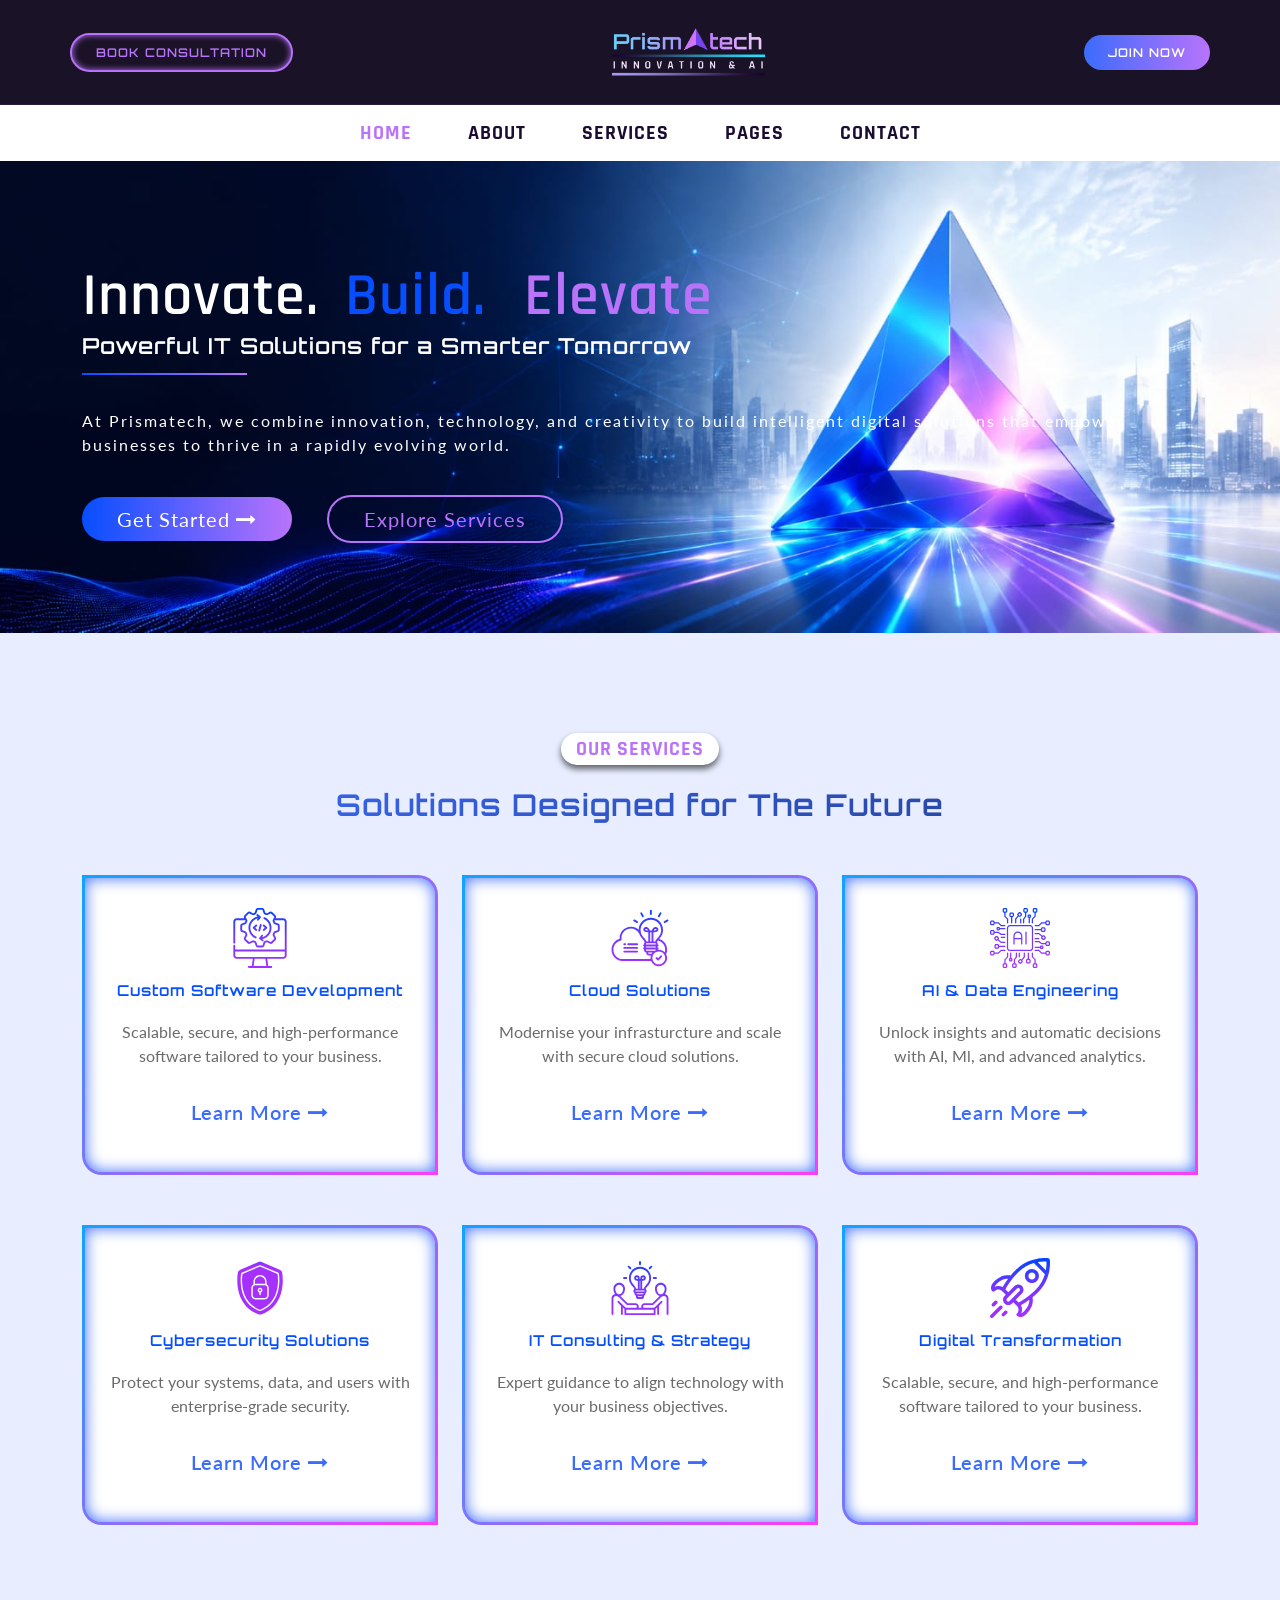
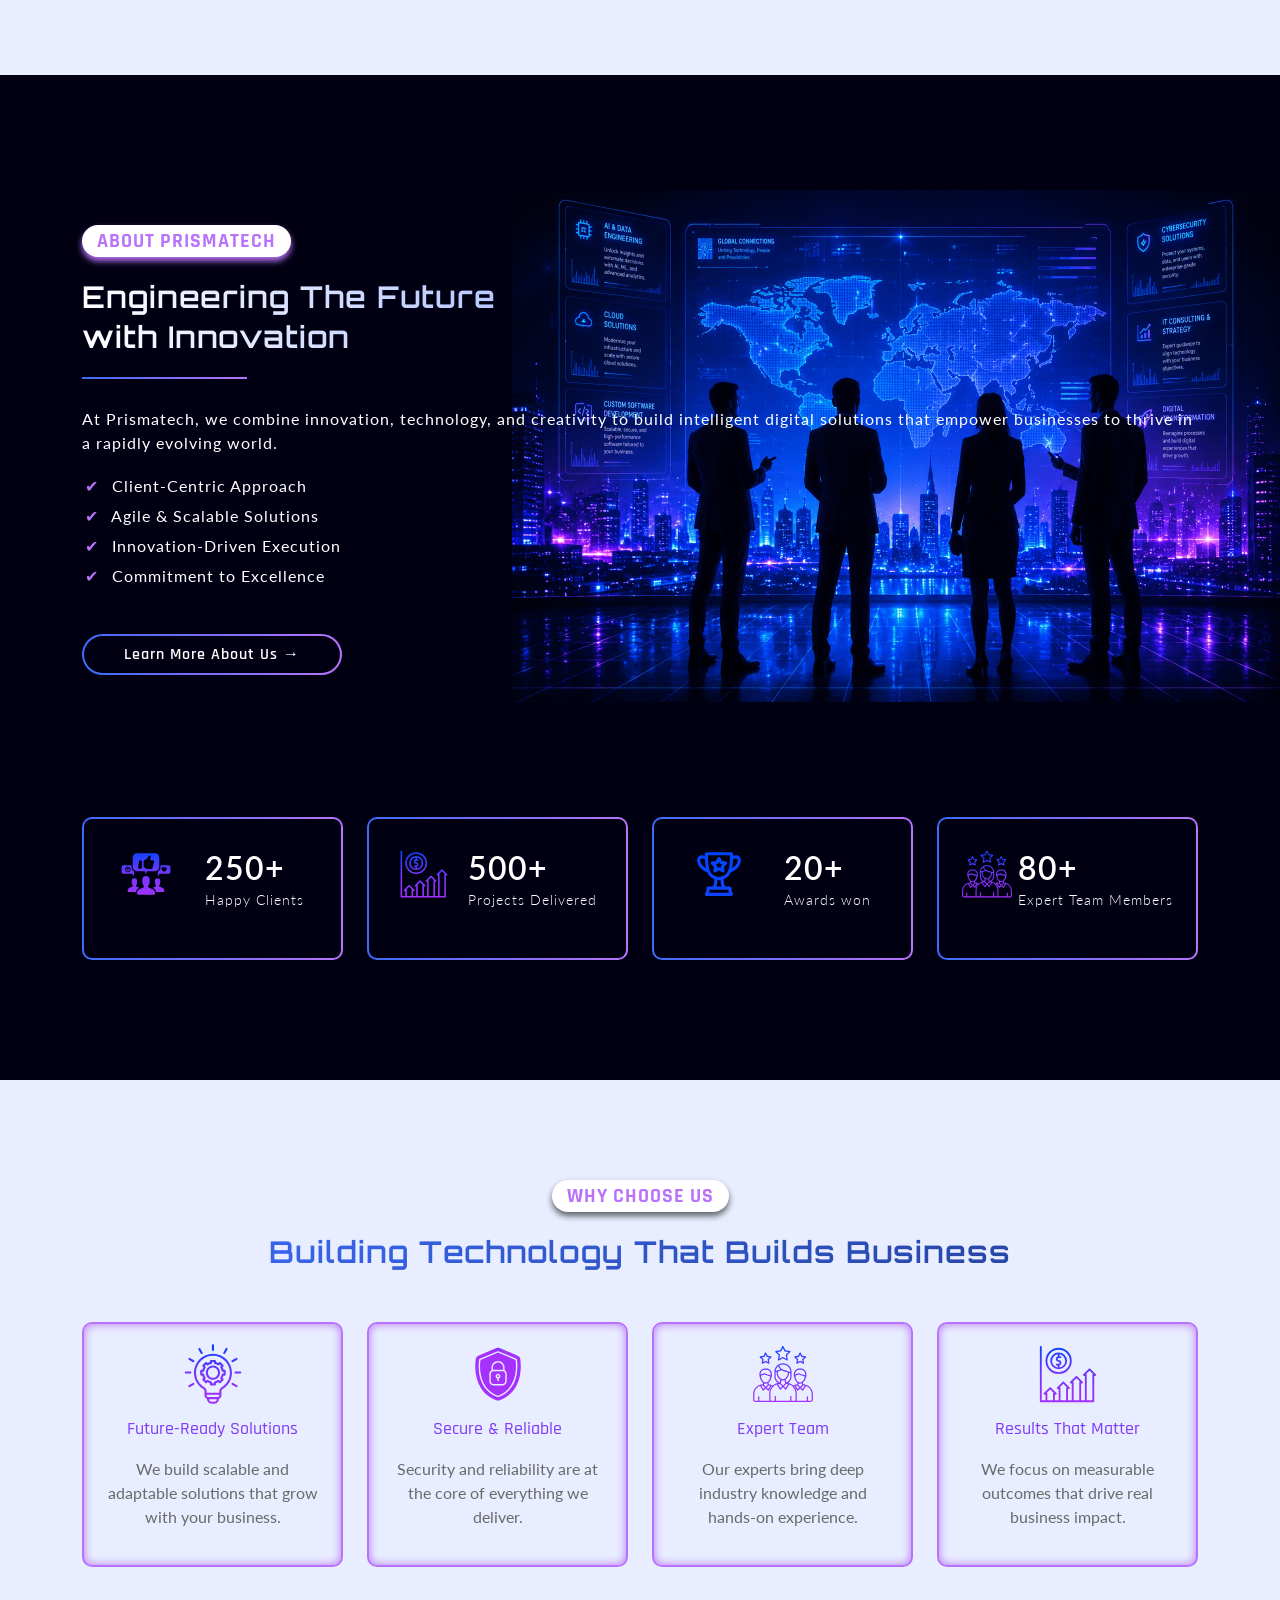
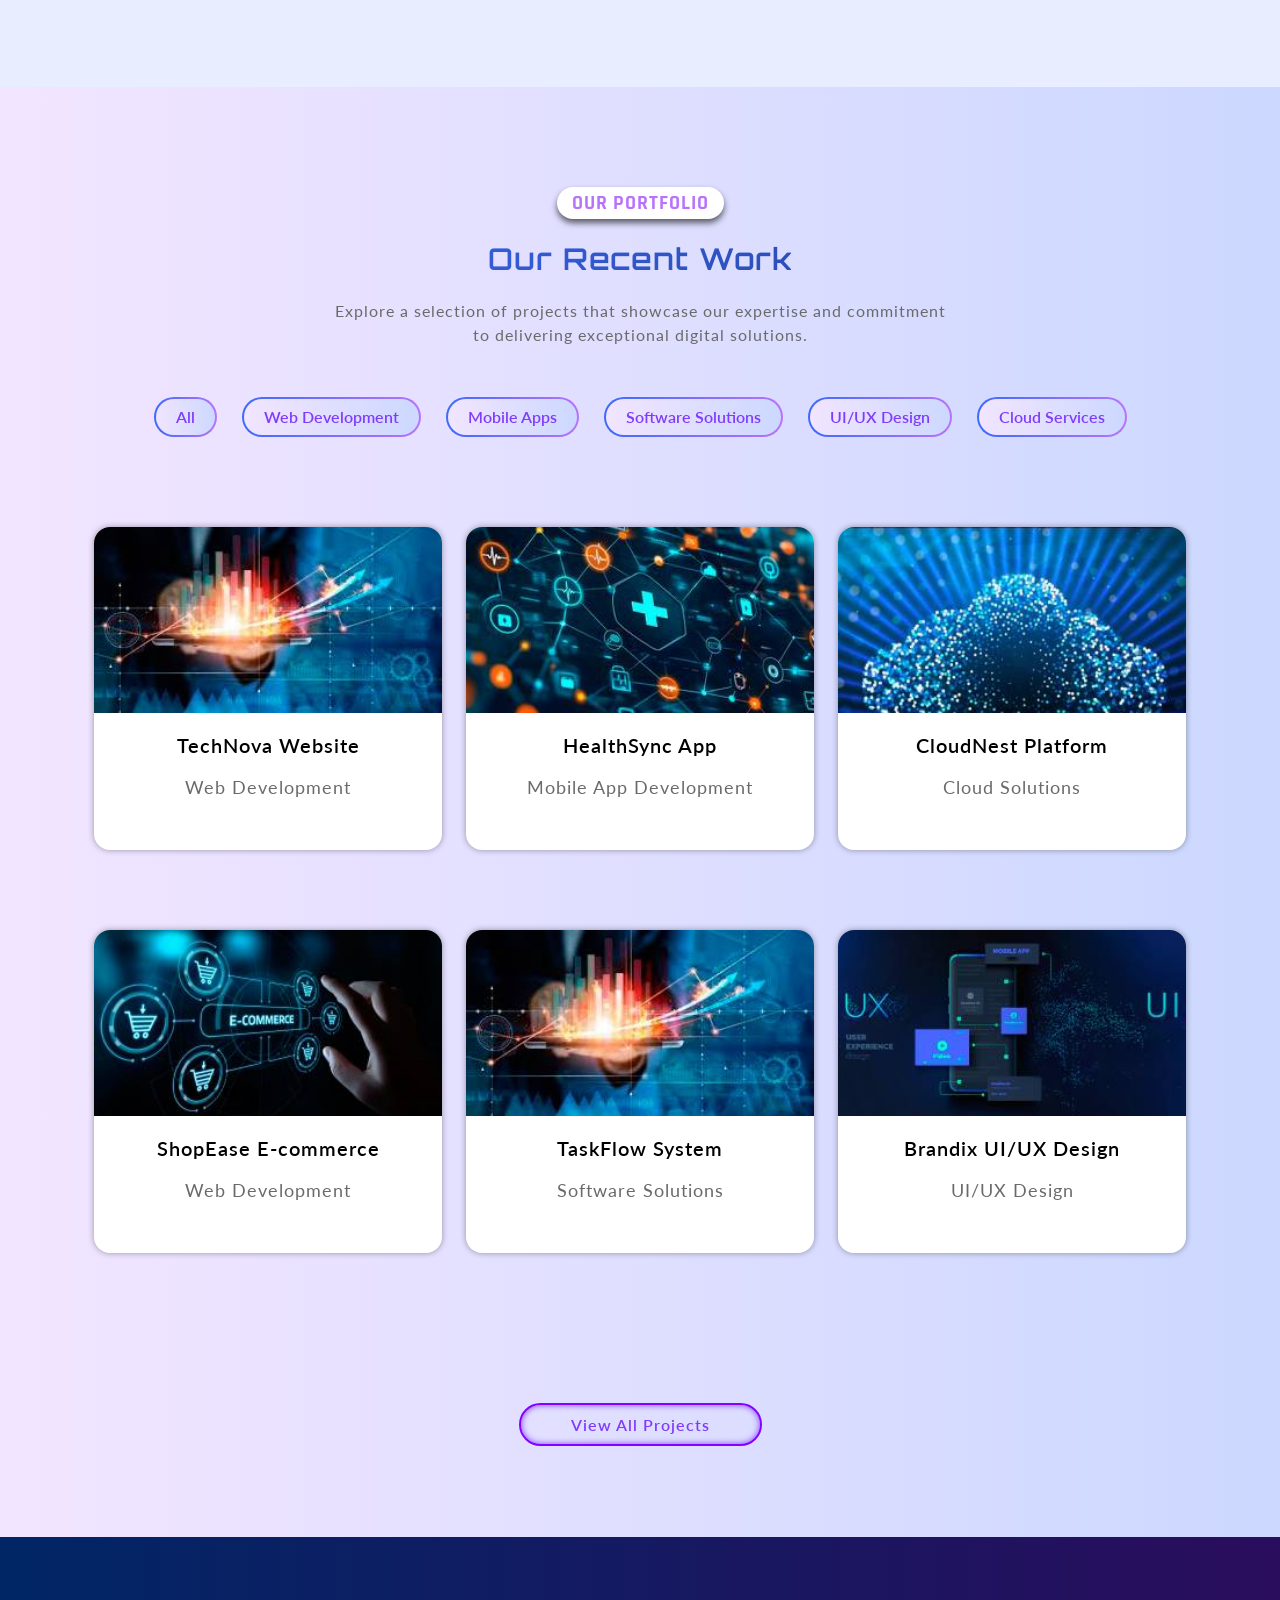
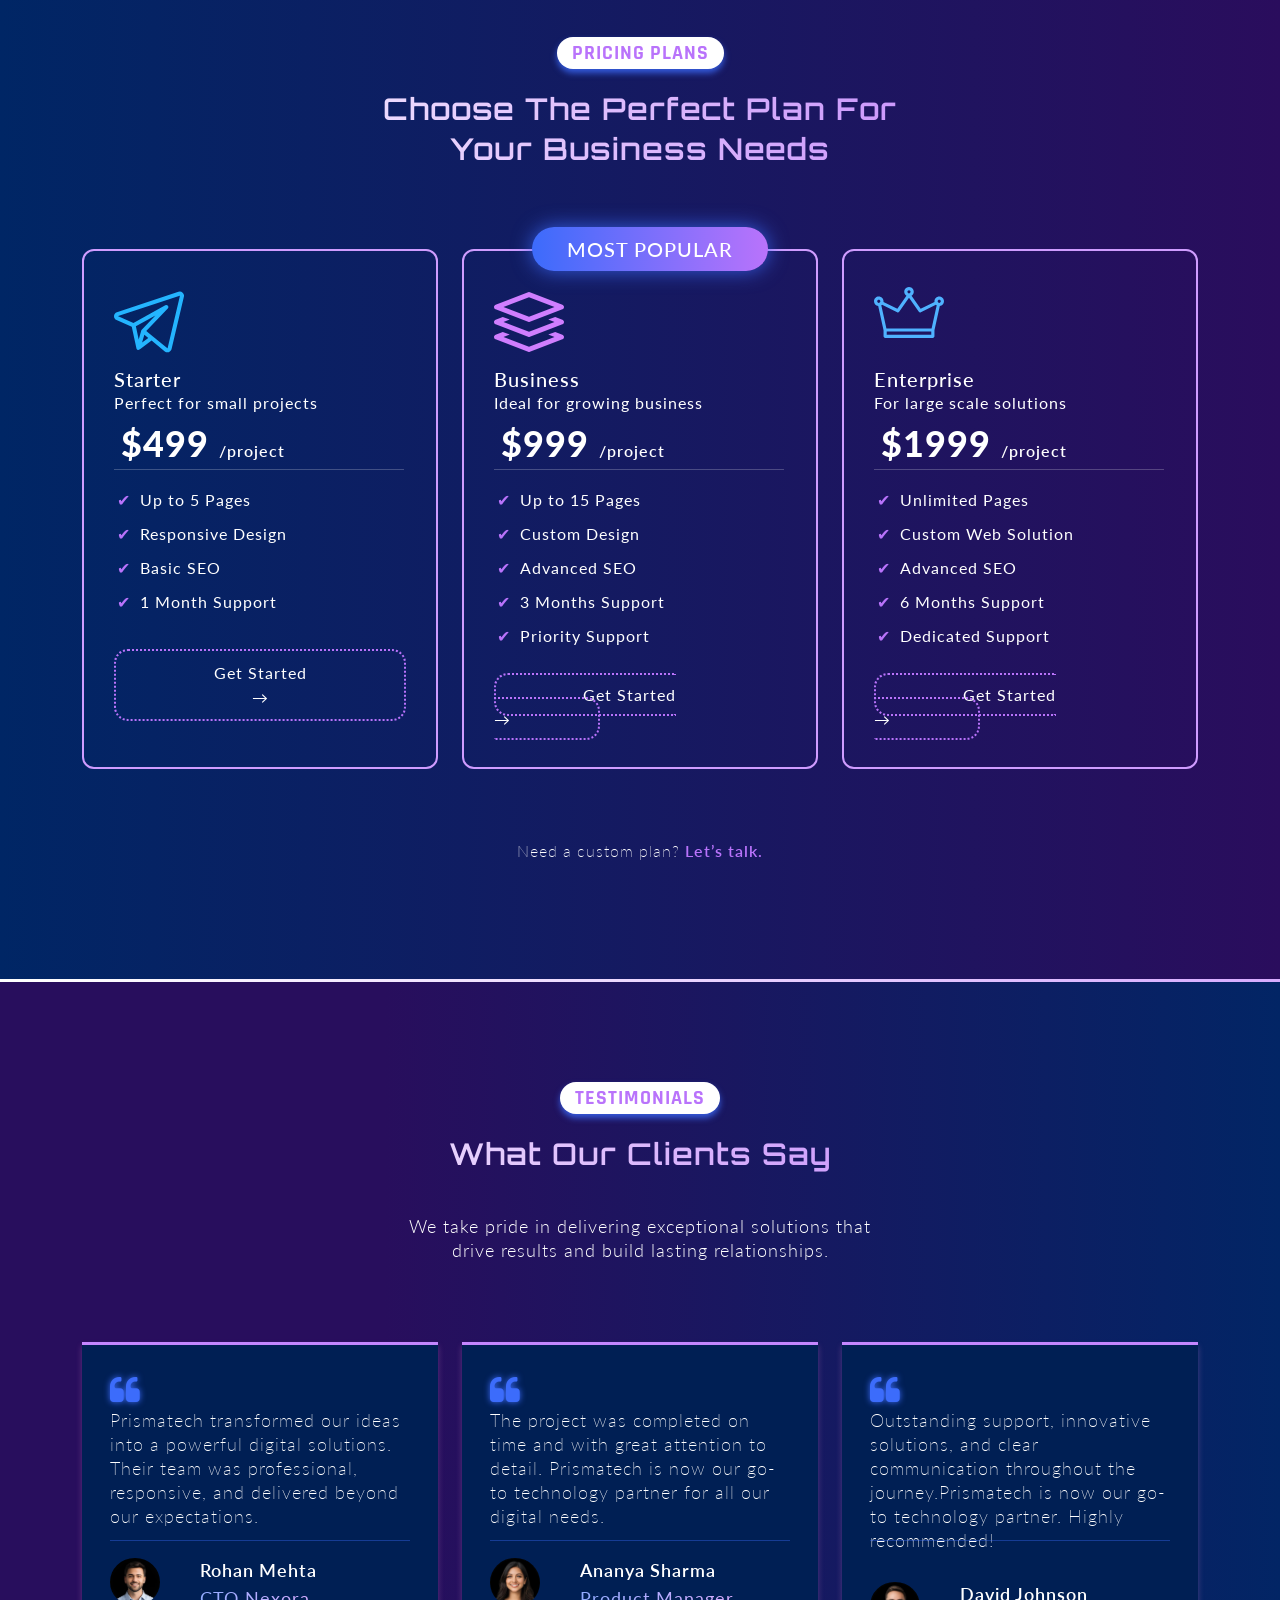
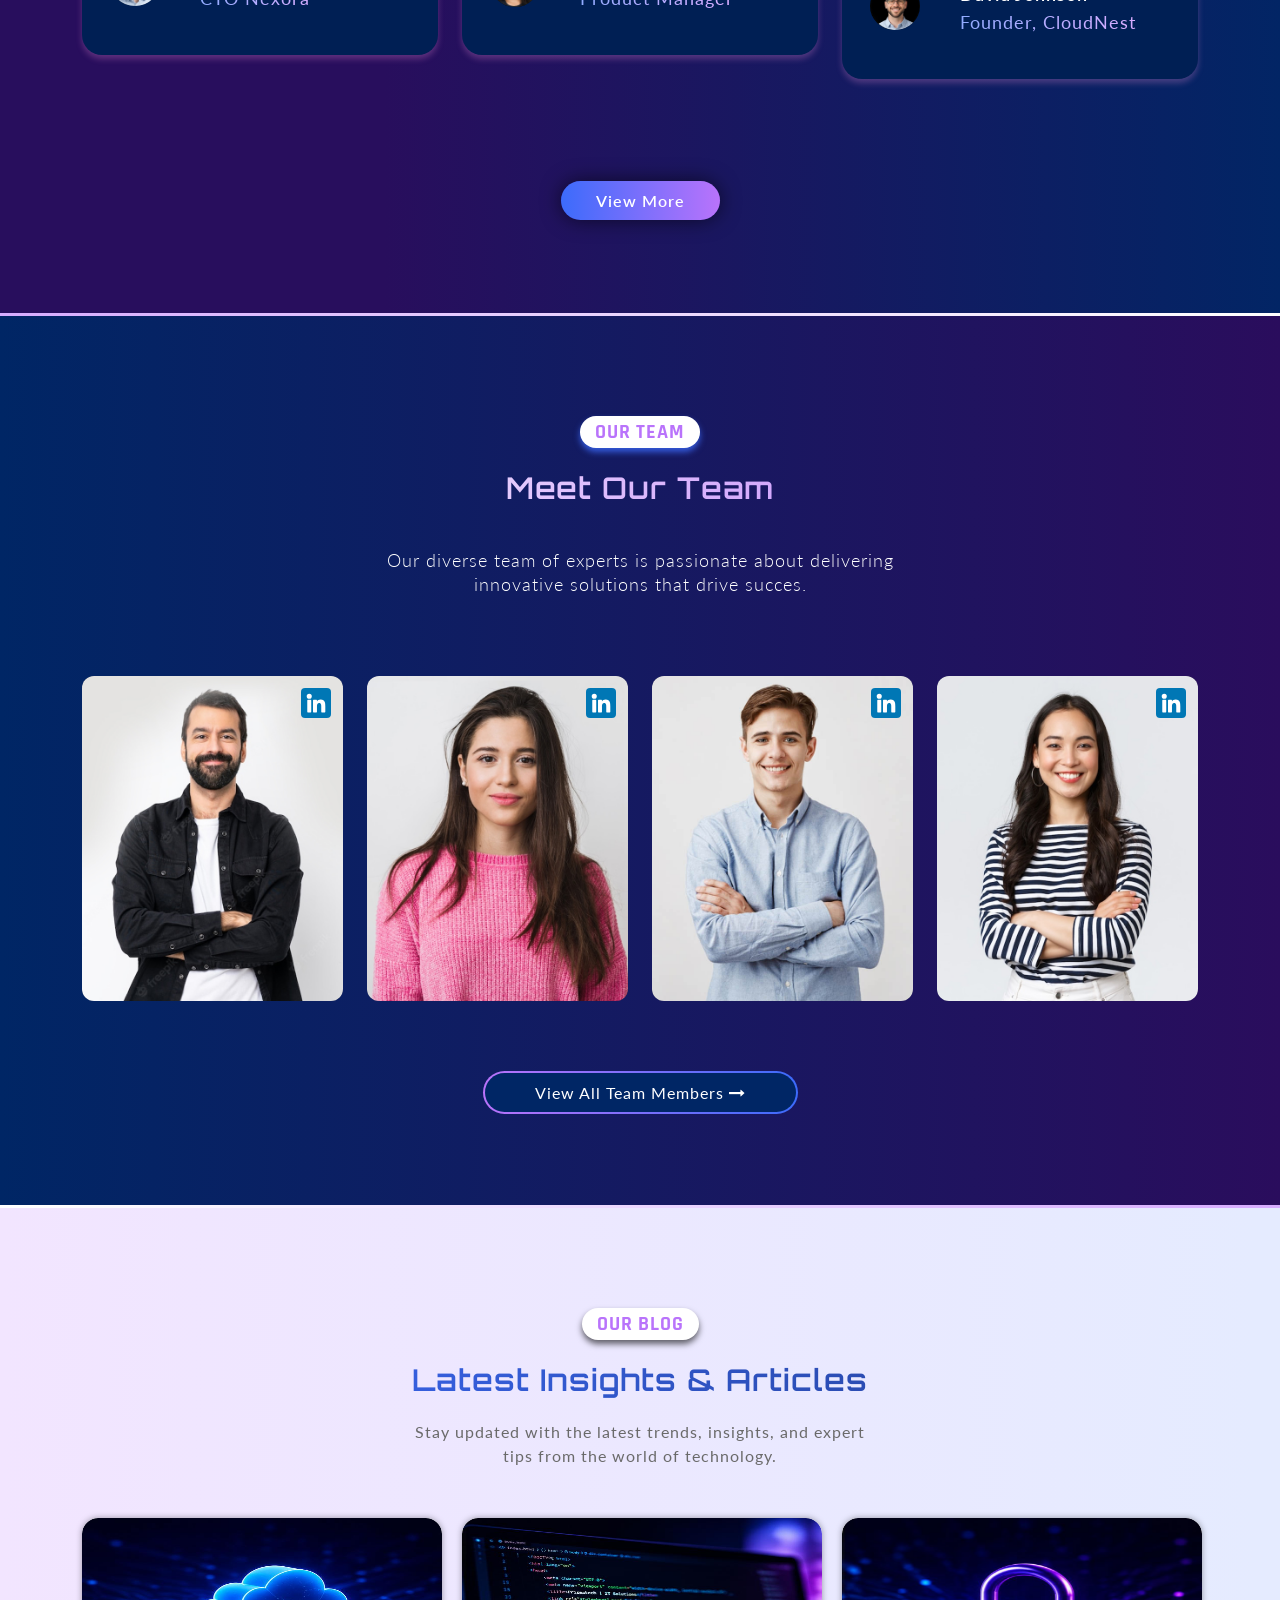
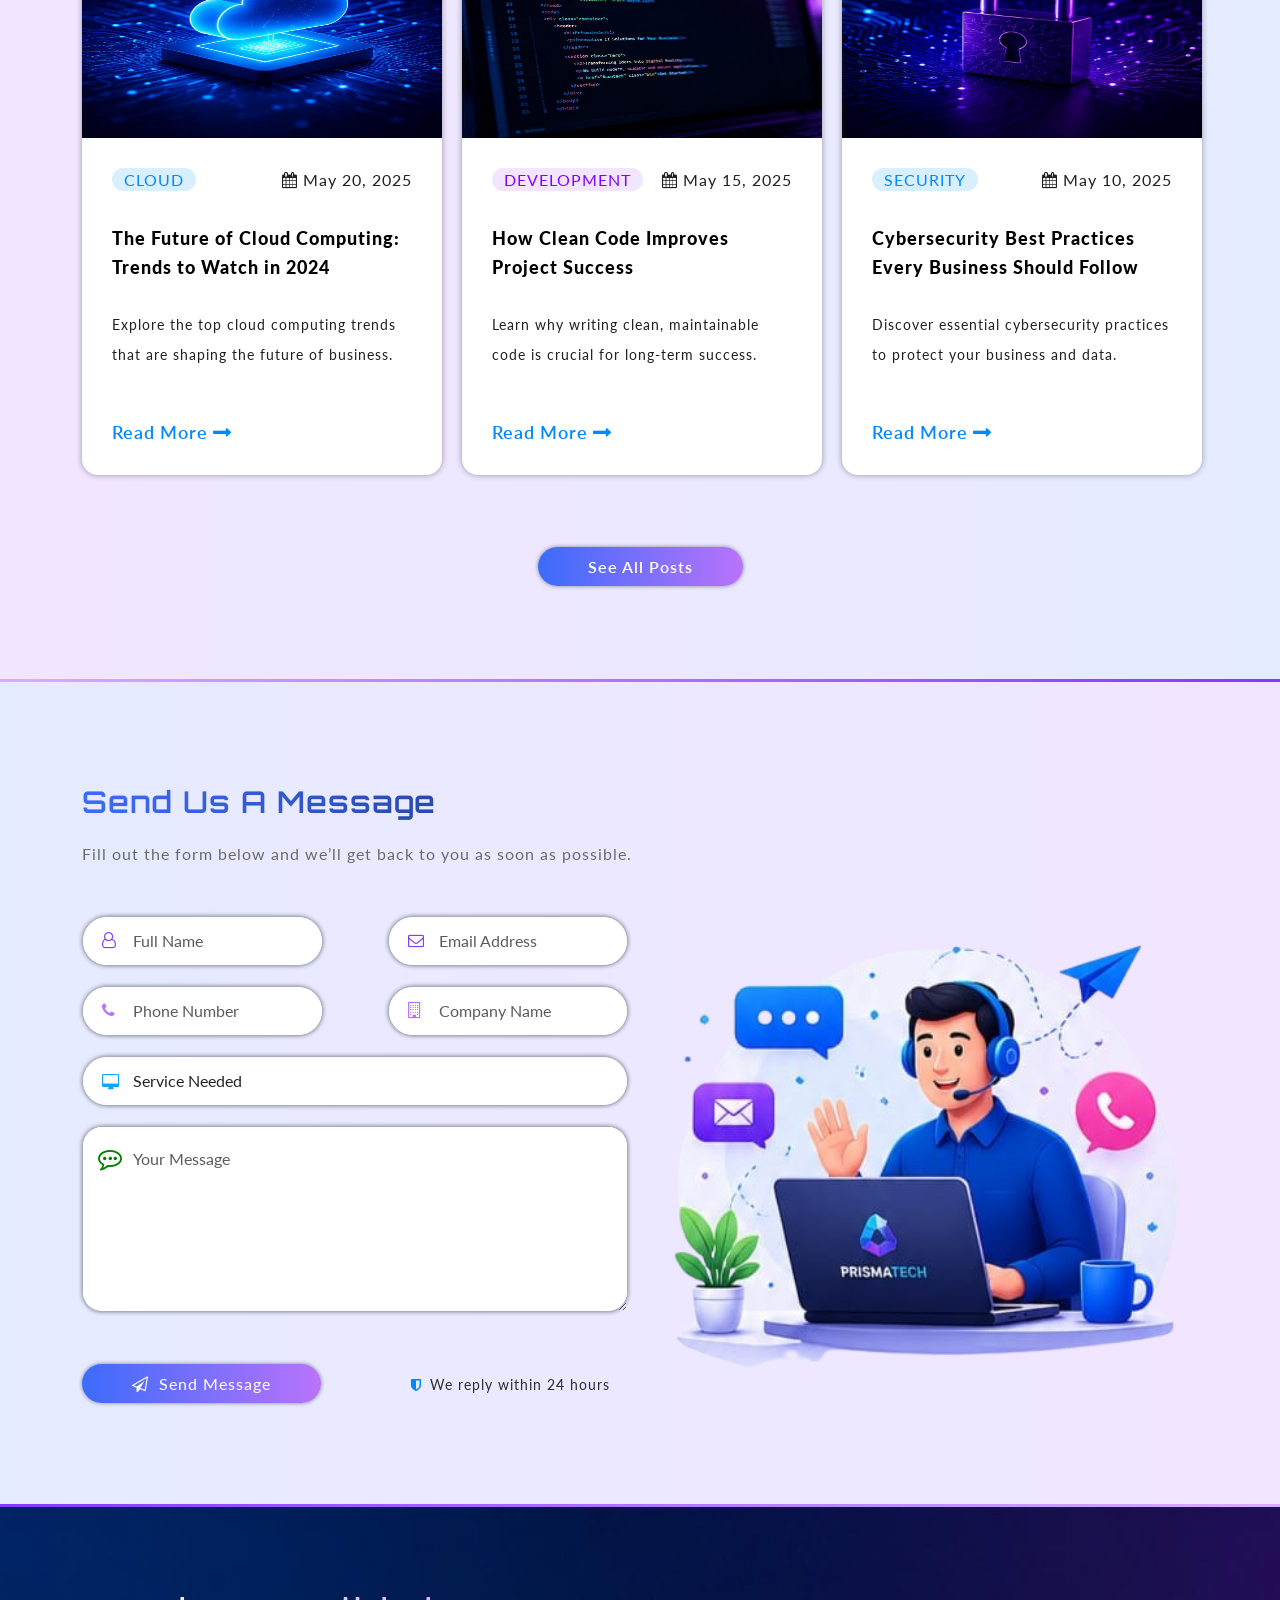
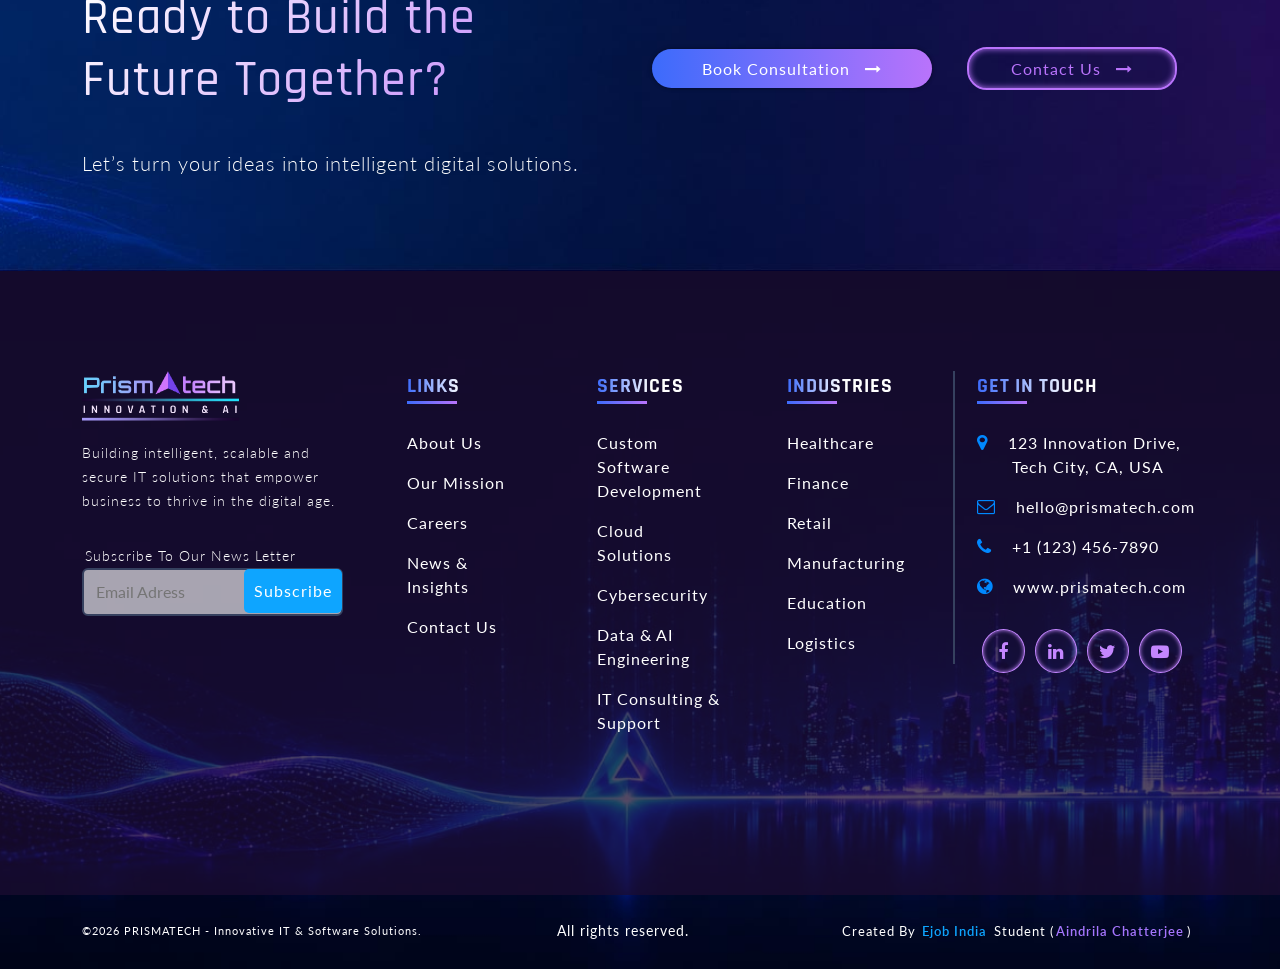
==== index.html @ 1d977f68 "i changed my homepage name to index.html" ====
<!DOCTYPE html>
<html lang="en">
<head>
    <meta charset="UTF-8">
    <meta name="viewport" content="width=device-width, initial-scale=1.0">
    <title>Prismatech - Innovative IT & Software Solutions</title>
    <link rel="icon" href="./favicon/technology.png">

    <link href="https://cdn.jsdelivr.net/npm/bootstrap@5.1.3/dist/css/bootstrap.min.css" rel="stylesheet" integrity="sha384-1BmE4kWBq78iYhFldvKuhfTAU6auU8tT94WrHftjDbrCEXSU1oBoqyl2QvZ6jIW3" crossorigin="anonymous">

    <link rel="stylesheet" href="https://cdnjs.cloudflare.com/ajax/libs/font-awesome/4.7.0/css/font-awesome.min.css">
    
    <link href="https://fonts.googleapis.com/css2?family=Lato:ital,wght@0,100;0,300;0,400;0,700;0,900;1,100;1,300;1,400;1,700;1,900&family=Orbitron:wght@400..900&family=Rajdhani:wght@300;400;500;600;700&display=swap" rel="stylesheet">

    <link rel="stylesheet" href="./css/homestyle.css">
</head>
<body>
    <!-- HEADER -->
    <header>
        <main class="topheader">
            <div class="container">
                <main class="row buttons">
                    <!-- <main class="col-lg-3 col-sm-12 book">
                        <a href="#">BOOK CONSULTATION</a>
                    </main>
                    <main class="col-lg-3 offset-2 col-sm-12 logo">
                        <a href="#"><img src="./images/prism-logopng.png" alt="Prismatech Logo"></a>
                    </main>
                    <main class="col-lg-2 offset-2 col-sm-12 join">
                        <a href="#">JOIN NOW</a>
                    </main> -->
                    <nav class="navbar navbar-light">
                            <main class="book">
                                <a href="#">BOOK CONSULTATION</a>
                            </main>
                            <main class="logo">
                              <a href="#"><img src="./images/prism-logopng.png" alt="Prismatech Logo"></a>
                            </main>
                            <main class="join">
                        <a href="#">JOIN NOW</a>
                    </main>
                    </nav>
                </main>
            </div>
            <div class="clear"></div>
        </main>
        <main class="btmheader">
            <!-- <div class="container">
                <main class="row menu">
                    <nav class="col-lg-8 offset-2 col-sm-12">
                        <a href="file:///D:/htmldemo/PRISMATECH-%20Live%20Project/Prismatech_home/prismahome.html" class="active">HOME</a>
                        <a href="file:///D:/htmldemo/PRISMATECH-%20Live%20Project/Prismatech_about/prismabout.html">ABOUT</a>
                        <a href="file:///D:/htmldemo/PRISMATECH-%20Live%20Project/Prismatech_services/Prismaservice.html">SERVICES</a>
                        <a href="file:///D:/htmldemo/PRISMATECH-%20Live%20Project/Prismatech_pages/prismpages.html">PAGES</a>
                        <a href="file:///D:/htmldemo/PRISMATECH-%20Live%20Project/Prismatech_contact/Prismcontact.html">CONTACT</a>
                    </nav>
                </main>
            </div> -->
            <nav class="navbar navbar-expand-lg navbar-light">
  <div class="container">
    <button class="navbar-toggler" type="button" data-bs-toggle="collapse" data-bs-target="#navbarNavAltMarkup" aria-controls="navbarNavAltMarkup" aria-expanded="false" aria-label="Toggle navigation">
      <span class="navbar-toggler-icon"></span>
    </button>
    <div class="collapse navbar-collapse" id="navbarNavAltMarkup">
      <div class="navbar-nav">
        <a class="nav-link active" aria-current="page" href="./index.html">HOME</a>
        <a class="nav-link" href="./prismabout.html">ABOUT</a>
        <a class="nav-link" href="./Prismaservice.html">SERVICES</a>
        <a class="nav-link" href="./prismpages.html">PAGES</a>
        <a class="nav-link" href="./Prismcontact.html">CONTACT</a>
      </div>
    </div>
  </div>
</nav>
            <div class="clear"></div>
        </main>
    </header>

    <section class="banner">
        <div class="container">
            <main class="row">
                <main class="col-lg-12 col-sm-12">
                    <main class="">
            <h1>Innovate. <mark class="build">Build.</mark> <mark class="elevate">Elevate</mark></h1>
            <h2>Powerful IT Solutions for a Smarter Tomorrow</h2>
            <p>At Prismatech, we combine innovation, technology, and creativity 
             to build intelligent digital solutions that empower businesses to 
             thrive in a rapidly evolving world.</p>
             <nav>
                <a href="#" class="start">Get Started <i class="fa fa-long-arrow-right" aria-hidden="true"></i></a>
                <a href="#" class="explore">Explore Services</a>
             </nav>
             </main>
             </main>
             </main>
        </div>
        <div class="clear"></div>
    </section>
    <section class="services">
        <div class="container">
            <h3>OUR SERVICES</h3>
            <h2>Solutions Designed for The Future</h2>
            <main class="row solution">
                <main class="col-lg-4 col-sm-12">
                <main class="data">
                    <figure>
                        <svg xmlns="http://www.w3.org/2000/svg" version="1.1" xmlns:xlink="http://www.w3.org/1999/xlink" width="60" height="60" x="0" y="0" viewBox="0 0 512 512" style="enable-background:new 0 0 512 512" xml:space="preserve" class=""><g><linearGradient id="a" x1="256" x2="256" y1="511.983" y2=".017" gradientUnits="userSpaceOnUse"><stop offset="0" stop-color="#a630fe"></stop><stop offset=".508" stop-color="#7536fe"></stop><stop offset="1" stop-color="#0045ff"></stop></linearGradient><path fill="url(#a)" d="M455.02 87.95h-64.79l1.23-2.42c4.01-7.84 2.51-17.31-3.73-23.55l-25.26-25.26a20.205 20.205 0 0 0-23.54-3.71l-21.88 11.15c-1.32.66-2.48.69-3.79.08-3.33-1.54-6.67-2.93-9.94-4.13-1.38-.52-2.15-1.32-2.6-2.71l-7.6-23.38c-2.76-8.51-10.33-14-19.28-14h-35.72c-8.84 0-16.6 5.63-19.31 14l-7.61 23.42c-.44 1.37-1.22 2.17-2.56 2.67-3.27 1.2-6.63 2.59-9.97 4.14-1.3.61-2.47.58-3.75-.07l-21.9-11.16a20.2 20.2 0 0 0-23.55 3.7l-25.26 25.26c-6.25 6.25-7.74 15.71-3.74 23.54l1.24 2.44H56.95c-15.69 0-28.46 12.77-28.46 28.46v180.74c0 4.42 3.58 7.99 7.99 7.99 4.42 0 7.99-3.58 7.99-7.99V116.41c0-6.88 5.6-12.47 12.47-12.47h72.92l1.81 3.55c.64 1.25.66 2.37.02 3.74-1.55 3.42-2.89 6.66-4.11 9.93-.49 1.33-1.33 2.13-2.67 2.58l-23.43 7.6a20.232 20.232 0 0 0-13.99 19.28v35.72c0 8.8 5.62 16.55 14 19.28l23.37 7.58c1.39.46 2.23 1.26 2.73 2.62 1.2 3.24 2.54 6.48 4.13 9.96.61 1.32.6 2.42-.07 3.72l-11.16 21.92c-4.01 7.84-2.51 17.31 3.73 23.55l25.26 25.26a20.28 20.28 0 0 0 23.54 3.74l21.93-11.19c1.27-.65 2.44-.66 3.74-.07 3.34 1.55 6.69 2.94 9.92 4.12 1.39.52 2.17 1.32 2.61 2.72l7.6 23.38a20.243 20.243 0 0 0 19.31 14.03h35.72c8.81 0 16.56-5.64 19.28-14.03l7.61-23.42c.44-1.37 1.22-2.17 2.56-2.67 3.27-1.2 6.62-2.59 9.92-4.12 1.34-.61 2.52-.59 3.79.04l21.94 11.21c7.85 3.97 17.31 2.47 23.52-3.75l25.26-25.26c6.25-6.24 7.75-15.71 3.74-23.54l-11.17-21.94c-.65-1.28-.68-2.43-.07-3.74 1.44-3.11 2.79-6.37 4.13-9.99.49-1.33 1.33-2.13 2.67-2.58l23.42-7.6a20.232 20.232 0 0 0 13.99-19.28v-35.72c0-8.8-5.62-16.55-14-19.28l-23.37-7.58c-1.39-.46-2.23-1.26-2.73-2.62-1.33-3.59-2.68-6.84-4.14-9.99-.6-1.27-.57-2.42.08-3.7l1.79-3.51h72.92c6.89 0 12.5 5.59 12.5 12.47v238.42H44.48V322.1c0-4.42-3.58-7.99-7.99-7.99s-7.99 3.58-7.99 7.99v83.03c0 15.71 12.77 28.49 28.46 28.49H194.6l-9.27 62.33h-25.42c-4.42 0-7.99 3.58-7.99 7.99s3.58 7.99 7.99 7.99h192.18c4.42 0 7.99-3.58 7.99-7.99s-3.58-7.99-7.99-7.99h-25.45l-9.27-62.33h137.65c15.71 0 28.49-12.78 28.49-28.49V116.41c0-15.7-12.78-28.46-28.49-28.46zm-72.91 51 23.4 7.59c1.85.6 2.96 2.13 2.96 4.08v35.72c0 1.95-1.11 3.47-2.95 4.08l-23.46 7.61c-6.02 1.99-10.53 6.34-12.69 12.23-1.19 3.19-2.38 6.08-3.64 8.8-2.67 5.75-2.56 12.04.32 17.71l11.18 21.96c.88 1.72.58 3.58-.8 4.96l-25.26 25.26c-1.38 1.38-3.25 1.67-4.97.8l-21.95-11.22c-5.63-2.84-11.91-2.96-17.7-.31-2.94 1.36-5.89 2.58-8.79 3.65-5.97 2.22-10.32 6.76-12.24 12.76l-7.6 23.39c-.6 1.86-2.13 2.97-4.07 2.97h-35.72c-1.97 0-3.5-1.11-4.1-2.98l-7.59-23.36c-1.93-6.03-6.28-10.57-12.29-12.81-2.86-1.05-5.8-2.27-8.78-3.65-2.76-1.26-5.64-1.89-8.5-1.89-3.12 0-6.23.75-9.17 2.24l-21.92 11.18c-1.75.89-3.62.59-5-.79l-25.26-25.26c-1.38-1.38-1.69-3.24-.8-4.98l11.15-21.9c2.92-5.64 3.04-11.95.38-17.69-1.4-3.08-2.6-5.98-3.66-8.83-2.17-5.92-6.68-10.27-12.75-12.28l-23.4-7.59c-1.85-.6-2.96-2.13-2.96-4.08V150.6c0-1.95 1.11-3.47 2.95-4.08l23.46-7.61c6.02-1.99 10.53-6.35 12.69-12.23 1.07-2.89 2.27-5.79 3.63-8.78 2.71-5.79 2.59-12.1-.32-17.73l-3.86-7.58c-.1-.21-.2-.42-.31-.62l-7-13.76c-.88-1.72-.58-3.58.8-4.96l25.26-25.26c1.37-1.37 3.23-1.66 4.98-.77l21.95 11.19c5.68 2.86 11.97 2.97 17.7.31 2.94-1.36 5.88-2.58 8.78-3.64 5.97-2.22 10.32-6.76 12.24-12.76l7.6-23.39c.6-1.84 2.13-2.95 4.1-2.95h35.72c1.95 0 3.48 1.1 4.08 2.95l7.59 23.36c1.93 6.03 6.28 10.57 12.25 12.79.01 0 .03.01.04.01 2.86 1.05 5.8 2.27 8.74 3.63 5.74 2.66 12.02 2.55 17.74-.33l21.92-11.17c1.74-.89 3.59-.6 4.96.78l25.26 25.26c1.39 1.39 1.69 3.24.8 4.98l-11.17 21.95c-2.89 5.68-3 11.98-.33 17.69 1.27 2.73 2.46 5.62 3.63 8.78 2.18 5.93 6.69 10.28 12.75 12.29zm-71.63 357.04H201.49l9.27-62.33h90.44zm144.54-78.32H56.95c-6.88 0-12.47-5.61-12.47-12.5v-34.36h423.04v34.36c0 6.9-5.61 12.5-12.5 12.5zM354.33 168.48c0 24.51-9.08 48-25.56 66.13-13.99 15.38-32.3 25.82-52.38 30.07l6.88 5.41c3.47 2.73 4.08 7.75 1.35 11.22a7.976 7.976 0 0 1-6.29 3.06c-1.73 0-3.47-.56-4.93-1.71l-22.34-17.55c-3.47-2.73-4.08-7.75-1.35-11.22l17.55-22.34c2.73-3.47 7.75-4.08 11.22-1.35s4.08 7.75 1.35 11.22l-5.83 7.43c37.29-8.25 64.35-41.23 64.35-80.37 0-32.51-19.19-62.06-48.89-75.27-4.03-1.79-5.85-6.52-4.05-10.55 1.79-4.03 6.52-5.85 10.55-4.05 35.46 15.77 58.37 51.05 58.37 89.87zm-115.91-60.01c-1.73 0-3.47-.56-4.94-1.71a8 8 0 0 1-1.34-11.23l5.84-7.43c-37.24 8.26-64.33 41.35-64.33 80.37 0 32.49 19.18 62.03 48.86 75.24 4.03 1.8 5.85 6.52 4.05 10.55a8.005 8.005 0 0 1-10.56 4.06c-35.44-15.78-58.35-51.05-58.35-89.85 0-46.97 32.88-86.77 77.91-96.22l-6.88-5.41a7.998 7.998 0 0 1-1.35-11.22 7.998 7.998 0 0 1 11.22-1.35l22.37 17.58c1.67 1.31 2.75 3.23 3 5.34s-.34 4.23-1.65 5.89l-17.58 22.34a7.93 7.93 0 0 1-6.27 3.05zm11.15 92.02c-.68 0-1.38-.09-2.07-.27a8 8 0 0 1-5.66-9.79l12.84-47.99c1.14-4.26 5.52-6.8 9.79-5.66s6.8 5.52 5.66 9.79l-12.84 47.99a8.008 8.008 0 0 1-7.72 5.93zm-20.24-44.92-14.67 12.91 14.67 12.91c3.31 2.92 3.64 7.97.72 11.28a7.959 7.959 0 0 1-6 2.71c-1.88 0-3.76-.66-5.28-1.99l-21.49-18.91c-1.72-1.52-2.71-3.7-2.71-6s.99-4.48 2.71-6l21.49-18.91c3.31-2.92 8.36-2.59 11.28.72 2.92 3.32 2.6 8.37-.72 11.28zm53.31 25.82 14.67-12.91-14.67-12.91c-3.31-2.92-3.64-7.97-.72-11.28a7.984 7.984 0 0 1 11.28-.72l21.49 18.91c1.72 1.52 2.71 3.7 2.71 6s-.99 4.48-2.71 6l-21.49 18.91a7.942 7.942 0 0 1-5.28 1.99c-2.22 0-4.42-.92-6-2.71-2.92-3.32-2.6-8.37.72-11.28z" opacity="1" data-original="url(#a)" class=""></path></g></svg>
                        <figcaption>
                            <h4>Custom Software  Development</h4>
                            <p>Scalable, secure, and 
                               high-performance 
                               software tailored to 
                                your business.</p>
                                <a href="#">Learn More <i class="fa fa-long-arrow-right" aria-hidden="true"></i></a>
                        </figcaption>
                    </figure>
                </main>
                </main>
                <main class="col-lg-4 col-sm-12">
                <main class="data">
                    <figure>
                        <svg xmlns="http://www.w3.org/2000/svg" version="1.1" xmlns:xlink="http://www.w3.org/1999/xlink" width="60" height="60" x="0" y="0" viewBox="0 0 512 512" style="enable-background:new 0 0 512 512" xml:space="preserve" class=""><g><linearGradient id="a" x1="118.692" x2="508.189" y1="501.124" y2="111.627" gradientUnits="userSpaceOnUse"><stop offset="0" stop-color="#9d31fe"></stop><stop offset="1" stop-color="#0cb0d3"></stop></linearGradient><path fill="url(#a)" d="M463.915 293.235a96.407 96.407 0 0 0-43.892-29.151c4.21-4.716 8.545-9.626 12.832-15.573 12.804-17.721 19.571-38.68 19.571-60.611 0-57.193-46.53-103.723-103.723-103.723-56.588 0-102.734 45.528-103.729 101.868-17.582-17.02-41.264-26.865-66.771-26.865-53.005 0-96.127 43.122-96.127 96.127 0 2.647.113 5.32.34 8-40.636 11.743-69.418 49.47-69.418 92.372 0 53.005 43.122 96.127 96.127 96.127h241.69c10.352 26.101 35.835 44.616 65.577 44.616 38.906 0 70.559-31.64 70.559-70.531a70.048 70.048 0 0 0-7.822-32.215c5.187-12.005 7.822-24.765 7.822-37.997 0-22.893-8.182-45.069-23.037-62.443zm7.037 62.443c0 7.566-1.031 14.945-3.071 22.06-12.884-13.757-31.193-22.378-51.488-22.378-3.278 0-6.5.243-9.66.678v-1.969h.107a8 8 0 0 0 0-16h-.107v-10.39h.107a8 8 0 0 0 0-16h-.107v-6.711c0-5.155-2.061-9.832-5.391-13.273 1.845-5.377 4.373-9.893 7.408-14.129 36.312 8.259 62.201 40.376 62.201 78.113zm-145.287 24.214h37.329a70.731 70.731 0 0 0-7.298 10.135h-24.963c-2.747 0-5.067-2.321-5.067-5.067v-5.067zm57.125-16h-73.033c-1.687 0-3.111-1.425-3.111-3.112v-6.711h84.088v6.144a70.268 70.268 0 0 0-7.943 3.679zm-76.145-58.924c0-1.687 1.425-3.111 3.111-3.111h77.865c1.687 0 3.111 1.425 3.111 3.111v6.711h-84.088v-6.711zm36.11-97.333h11.867a94.86 94.86 0 0 0-.115 4.727v73.494H342.87v-73.494a94.86 94.86 0 0 0-.115-4.727zm47.978 120.044v10.39h-84.088v-10.39zm-42.029-227.502c48.37 0 87.723 39.353 87.723 87.723 0 18.545-5.72 36.264-16.545 51.248-4.039 5.603-8.334 10.41-12.487 15.059-8.306 9.295-16.257 18.204-20.993 31.649h-15.894v-73.494c0-1.622.05-3.199.148-4.727h7.356c24.86 0 31.871-12.464 33.731-17.823 2.825-8.141.528-17.198-5.565-22.007-7.464-5.936-19.103-6.728-28.959-1.973-6.234 3.008-15.575 10.011-20.087 25.803h-16.887c-4.512-15.792-13.853-22.795-20.087-25.803-9.857-4.755-21.494-3.962-28.937 1.956-6.116 4.827-8.413 13.884-5.588 22.024 1.86 5.359 8.871 17.823 33.731 17.823h7.356c.099 1.529.148 3.105.148 4.727v73.494h-15.894c-4.736-13.445-12.688-22.354-20.993-31.649-4.153-4.649-8.448-9.456-12.492-15.066-10.82-14.977-16.54-32.696-16.54-51.241 0-48.371 39.365-87.723 87.752-87.723zm25.446 91.458c2.329-5.399 5.721-9.317 10.022-11.393 4.828-2.329 9.811-1.693 12.042.08.438.422 1.173 2.381.315 4.504-1.722 4.263-8.645 6.809-18.518 6.809h-3.862zm-50.922 0h-3.862c-9.873 0-16.796-2.545-18.518-6.809-.857-2.123-.122-4.082.309-4.497 1.216-.967 3.241-1.596 5.611-1.596 1.994 0 4.232.446 6.438 1.509 4.302 2.075 7.693 5.994 10.022 11.393zm-214.103 244.17c-44.183 0-80.127-35.945-80.127-80.127 0-37.835 26.845-70.84 63.83-78.478a8 8 0 0 0 6.281-9.101 80.989 80.989 0 0 1-1.033-12.793c0-44.182 35.944-80.127 80.127-80.127 30.481 0 57.837 16.861 71.562 44.041a103.02 103.02 0 0 0 14.752 29.284c4.528 6.282 9.107 11.407 13.535 16.363 7.77 8.696 14.268 15.999 17.982 26.828-3.33 3.441-5.391 8.118-5.391 13.273v6.711h-.107a8 8 0 0 0 0 16h.107v10.39h-.107a8 8 0 0 0 0 16h.107v6.711c0 10.507 8.524 19.057 19.02 19.107v5.072c0 11.617 9.451 21.067 21.067 21.067h17.997a70.296 70.296 0 0 0-2.867 19.864c0 3.366.252 6.673.71 9.915H109.126zm307.268 44.616c-30.068 0-54.531-24.462-54.531-54.531s24.463-54.531 54.531-54.531 54.559 24.462 54.559 54.531-24.475 54.531-54.559 54.531zm25.064-74.528a8 8 0 0 1 .517 11.302l-25.738 28.204a8 8 0 0 1-11.457.371l-13.605-13.096a8 8 0 0 1 11.096-11.528l7.687 7.398 20.2-22.135a8.001 8.001 0 0 1 11.302-.517zm-327.775-96.164a8 8 0 0 1 8-8h7.342a8 8 0 0 1 0 16h-7.342a8 8 0 0 1-8-8zm126.038 0a8 8 0 0 1-8 8h-76.108a8 8 0 0 1 0-16h76.108a8 8 0 0 1 8 8zm0 31.067a8 8 0 0 1-8 8H121.512a8 8 0 0 1 0-16H231.72a8 8 0 0 1 8 8zm0 31.095a8 8 0 0 1-8 8H121.512a8 8 0 0 1 0-16H231.72a8 8 0 0 1 8 8zM340.704 52.237V23.579a8 8 0 0 1 16 0v28.658a8 8 0 0 1-16 0zM259.6 49.603a8 8 0 0 1 2.93-10.927 8 8 0 0 1 10.928 2.93l14.314 24.802a8 8 0 0 1-13.858 7.998zm-60.151 52.156a8 8 0 0 1 10.926-2.936l24.831 14.314a8 8 0 0 1-7.989 13.862l-24.831-14.314a8 8 0 0 1-2.936-10.926zm210.157-35.351 14.314-24.802a8 8 0 0 1 13.858 7.997l-14.314 24.803a7.996 7.996 0 0 1-10.928 2.93 8 8 0 0 1-2.93-10.928zm85.388 46.277-24.831 14.314a7.994 7.994 0 0 1-10.925-2.936 7.999 7.999 0 0 1 2.936-10.926l24.831-14.314a7.999 7.999 0 0 1 10.926 2.936 7.999 7.999 0 0 1-2.936 10.926z" opacity="1" data-original="url(#a)" class=""></path></g></svg>
                        <figcaption>
                            <h4>Cloud Solutions</h4>
                            <p>Modernise your 
                            infrasturcture and 
                            scale with secure 
                            cloud solutions.</p>
                            <a href="#">Learn More <i class="fa fa-long-arrow-right" aria-hidden="true"></i></a>
                        </figcaption>
                    </figure>
                </main>
                </main>
                <main class="col-lg-4 col-sm-12">
                <main class="data">
                    <figure>
                        <svg xmlns="http://www.w3.org/2000/svg" version="1.1" xmlns:xlink="http://www.w3.org/1999/xlink" width="60" height="60" x="0" y="0" viewBox="0 0 512 512" style="enable-background:new 0 0 512 512" xml:space="preserve" class=""><g><linearGradient id="a" x1="57.637" x2="454.363" y1="454.363" y2="57.637" gradientUnits="userSpaceOnUse"><stop offset="0" stop-color="#f803fe"></stop><stop offset="1" stop-color="#0ecbde"></stop></linearGradient><path fill="url(#a)" d="M367.968 341.321V170.679c0-14.701-11.962-26.663-26.663-26.663h-170.61c-14.701 0-26.663 11.962-26.663 26.663v170.642c0 14.701 11.962 26.663 26.663 26.663h170.611c14.7 0 26.662-11.962 26.662-26.663zm-213.271 0V170.679c0-8.822 7.176-15.998 15.998-15.998h170.611c8.822 0 15.998 7.176 15.998 15.998v170.642c0 8.822-7.176 15.998-15.998 15.998H170.695c-8.822 0-15.998-7.176-15.998-15.998zm83.05-141.717c-21.091 0-38.245 17.156-38.245 38.242v69.219c0 2.945 2.385 5.333 5.333 5.333s5.333-2.388 5.333-5.333V266.84h55.159v40.226a5.332 5.332 0 0 0 5.333 5.333 5.332 5.332 0 0 0 5.333-5.333v-69.219c-.001-21.086-17.155-38.243-38.246-38.243zm27.58 56.57h-55.159v-18.328c0-15.206 12.373-27.577 27.579-27.577s27.579 12.371 27.579 27.577v18.328zm47.17-51.237v102.129c0 2.945-2.385 5.333-5.333 5.333s-5.333-2.388-5.333-5.333V204.937c0-2.945 2.385-5.333 5.333-5.333s5.333 2.388 5.333 5.333zm49.222-73.057a5.332 5.332 0 0 0 5.333-5.333V96.882l21.221-21.221c1-1 1.562-2.356 1.562-3.77V39.755h1.567c7.145 0 12.962-5.812 12.962-12.956V12.993c0-7.145-5.817-12.956-12.962-12.956h-13.805c-7.145 0-12.956 5.812-12.956 12.956v13.805c0 7.145 5.812 12.956 12.956 12.956h1.573v29.928l-21.221 21.221c-1 1-1.562 2.356-1.562 3.77v31.873a5.332 5.332 0 0 0 5.332 5.334zm15.878-102.79a2.293 2.293 0 0 1-2.291-2.291V12.993a2.293 2.293 0 0 1 2.291-2.291h13.805a2.298 2.298 0 0 1 2.297 2.291v13.805a2.297 2.297 0 0 1-2.297 2.291h-13.805zm-90.768 102.79a5.332 5.332 0 0 0 5.333-5.333V96.434l15.841-21.367a5.364 5.364 0 0 0 1.047-3.177V39.755h1.568c7.145 0 12.956-5.812 12.956-12.956V12.993c0-7.145-5.812-12.956-12.956-12.956h-13.805c-7.145 0-12.956 5.812-12.956 12.956v13.805c0 7.145 5.812 12.956 12.956 12.956h1.573V70.13l-15.841 21.367a5.364 5.364 0 0 0-1.047 3.177v31.873a5.329 5.329 0 0 0 5.331 5.333zm9.983-102.79a2.293 2.293 0 0 1-2.291-2.291V12.993a2.293 2.293 0 0 1 2.291-2.291h13.805a2.293 2.293 0 0 1 2.291 2.291v13.805a2.293 2.293 0 0 1-2.291 2.291h-13.805zm-34.714 102.79a5.332 5.332 0 0 1-5.333-5.333V95.403a5.332 5.332 0 0 1 5.333-5.333 5.332 5.332 0 0 1 5.333 5.333v31.144a5.332 5.332 0 0 1-5.333 5.333zm-42.874-.237a5.332 5.332 0 0 0 5.333-5.333V96.028l19.458-22.986.32.32c4.747 4.737 12.467 4.742 17.216-.003l8.759-8.759c4.752-4.746 4.759-12.441-.005-17.216l-8.764-8.754c-4.749-4.749-12.467-4.749-17.216 0l-8.759 8.757c-4.744 4.744-4.744 12.467.005 17.216l.873.873-21.292 25.155a5.344 5.344 0 0 0-1.26 3.445v32.235a5.33 5.33 0 0 0 5.332 5.332zm23.882-76.716 8.759-8.757a1.511 1.511 0 0 1 2.135.003l8.764 8.754c.59.594.592 1.547.005 2.13v.003l-8.759 8.757a1.513 1.513 0 0 1-2.135 0l-8.764-8.757a1.51 1.51 0 0 1-.005-2.133zM120.598 39.755h1.567v32.136c0 1.414.562 2.77 1.562 3.77l21.221 21.221v29.665c0 2.945 2.385 5.333 5.333 5.333s5.333-2.388 5.333-5.333V94.674c0-1.414-.562-2.77-1.562-3.77L132.83 69.683V39.755h1.573c7.145 0 12.956-5.812 12.956-12.956V12.993c0-7.145-5.812-12.956-12.956-12.956h-13.805c-7.145 0-12.956 5.812-12.956 12.956v13.805c-.001 7.145 5.811 12.957 12.956 12.957zm-2.292-26.762a2.293 2.293 0 0 1 2.291-2.291h13.805a2.293 2.293 0 0 1 2.291 2.291v13.805a2.293 2.293 0 0 1-2.291 2.291h-13.805a2.293 2.293 0 0 1-2.291-2.291zm59.544 64.939h1.567v48.615a5.332 5.332 0 0 0 5.333 5.333 5.332 5.332 0 0 0 5.333-5.333V77.932h1.573c7.145 0 12.956-5.814 12.956-12.959V51.17c0-7.145-5.812-12.959-12.956-12.959H177.85c-7.145 0-12.956 5.814-12.956 12.959v13.803c-.001 7.145 5.811 12.959 12.956 12.959zm-2.292-26.762a2.294 2.294 0 0 1 2.291-2.294h13.805a2.293 2.293 0 0 1 2.291 2.294v13.803a2.294 2.294 0 0 1-2.291 2.294H177.85a2.294 2.294 0 0 1-2.291-2.294V51.17zm144.678 14.912v9.28c0 5.528 4.327 10.022 9.764 10.387v40.799c0 2.945 2.385 5.333 5.333 5.333s5.333-2.388 5.333-5.333V85.749c5.437-.365 9.764-4.859 9.764-10.387v-9.28c0-5.765-4.692-10.457-10.457-10.457h-9.28c-5.765 0-10.457 4.692-10.457 10.457zm19.533.208.203 8.863-9.072.208-.208-9.072h9.077zM150.281 380.12a5.332 5.332 0 0 0-5.333 5.333v29.665l-21.221 21.221c-1 1-1.562 2.356-1.562 3.77v32.136h-1.567c-7.145 0-12.962 5.812-12.962 12.956v13.805c0 7.145 5.817 12.956 12.962 12.956h13.805c7.145 0 12.956-5.812 12.956-12.956v-13.805c0-7.145-5.812-12.956-12.956-12.956h-1.573v-29.928l21.221-21.221c1-1 1.562-2.356 1.562-3.77v-31.873a5.331 5.331 0 0 0-5.332-5.333zm-15.878 102.79a2.293 2.293 0 0 1 2.291 2.291v13.805a2.293 2.293 0 0 1-2.291 2.291h-13.805a2.298 2.298 0 0 1-2.297-2.291v-13.805a2.297 2.297 0 0 1 2.297-2.291zm90.768-102.79a5.332 5.332 0 0 0-5.333 5.333v30.113l-15.841 21.367a5.364 5.364 0 0 0-1.047 3.177v32.136h-1.567c-7.145 0-12.956 5.812-12.956 12.956v13.805c0 7.145 5.812 12.956 12.956 12.956h13.805c7.145 0 12.956-5.812 12.956-12.956v-13.805c0-7.145-5.812-12.956-12.956-12.956h-1.573V441.87l15.841-21.367a5.364 5.364 0 0 0 1.047-3.177v-31.873a5.33 5.33 0 0 0-5.332-5.333zm-9.983 102.79a2.293 2.293 0 0 1 2.291 2.291v13.805a2.293 2.293 0 0 1-2.291 2.291h-13.805a2.293 2.293 0 0 1-2.291-2.291v-13.805a2.293 2.293 0 0 1 2.291-2.291zm34.714-102.79a5.332 5.332 0 0 1 5.333 5.333v31.144c0 2.945-2.385 5.333-5.333 5.333s-5.333-2.388-5.333-5.333v-31.144a5.332 5.332 0 0 1 5.333-5.333zm42.874.237a5.332 5.332 0 0 0-5.333 5.333v30.282l-19.461 22.989-.318-.317c-4.749-4.749-12.467-4.749-17.216 0l-8.759 8.757c-4.744 4.744-4.744 12.467.005 17.216l8.764 8.754c4.743 4.743 12.467 4.749 17.216 0l8.759-8.757c4.744-4.744 4.744-12.467-.005-17.216l-.874-.872 21.293-25.155a5.344 5.344 0 0 0 1.26-3.445V385.69a5.33 5.33 0 0 0-5.331-5.333zm-23.882 76.716-8.759 8.757a1.507 1.507 0 0 1-2.135-.003l-8.764-8.754a1.51 1.51 0 0 1-.005-2.133l8.759-8.757a1.507 1.507 0 0 1 2.135.003l8.764 8.754a1.51 1.51 0 0 1 .005 2.133zm122.508 15.172h-1.567v-32.136c0-1.414-.562-2.77-1.562-3.77l-21.221-21.221v-29.665c0-2.945-2.385-5.333-5.333-5.333s-5.333 2.388-5.333 5.333v31.873c0 1.414.562 2.77 1.562 3.77l21.221 21.221v29.928h-1.573c-7.145 0-12.956 5.812-12.956 12.956v13.805c0 7.145 5.812 12.956 12.956 12.956h13.805c7.145 0 12.956-5.812 12.956-12.956v-13.805c.002-7.144-5.81-12.956-12.955-12.956zm2.292 26.762a2.293 2.293 0 0 1-2.291 2.291h-13.805a2.293 2.293 0 0 1-2.291-2.291v-13.805a2.293 2.293 0 0 1 2.291-2.291h13.805a2.293 2.293 0 0 1 2.291 2.291zm-59.544-64.939h-1.568v-48.615c0-2.945-2.385-5.333-5.333-5.333s-5.333 2.388-5.333 5.333v48.615h-1.573c-7.145 0-12.956 5.814-12.956 12.959v13.803c0 7.145 5.812 12.959 12.956 12.959h13.805c7.145 0 12.956-5.814 12.956-12.959v-13.803c.003-7.145-5.809-12.959-12.954-12.959zm2.292 26.762a2.294 2.294 0 0 1-2.291 2.294h-13.805a2.294 2.294 0 0 1-2.291-2.294v-13.803a2.294 2.294 0 0 1 2.291-2.294h13.805a2.294 2.294 0 0 1 2.291 2.294zm-144.678-14.912v-9.28c0-5.528-4.327-10.022-9.764-10.387v-40.798c0-2.945-2.385-5.333-5.333-5.333s-5.333 2.388-5.333 5.333v40.798c-5.437.365-9.764 4.859-9.764 10.387v9.28c0 5.765 4.692 10.457 10.457 10.457h9.28c5.765 0 10.457-4.692 10.457-10.457zm-19.533-.208-.203-8.863 9.072-.208.208 9.072h-9.077zm213.224-105.045h40.798c.365 5.437 4.859 9.764 10.387 9.764h9.275c5.765 0 10.457-4.692 10.457-10.457v-9.277c0-5.765-4.692-10.457-10.457-10.457h-9.275c-5.527 0-10.021 4.326-10.387 9.762h-40.799a5.332 5.332 0 1 0 .001 10.665zm60.252-9.97v9.074l-8.858.203-.208-9.069zm-29.11-73.929c2.947 0 5.333 2.388 5.333 5.333s-2.385 5.333-5.333 5.333h-31.141c-2.948 0-5.333-2.388-5.333-5.333s2.385-5.333 5.333-5.333zm82.41-149.127h-13.805c-7.145 0-12.956 5.812-12.956 12.956v1.57H440.11c-1.416 0-2.77.562-3.77 1.562l-21.221 21.221h-29.662c-2.948 0-5.333 2.388-5.333 5.333s2.385 5.333 5.333 5.333h31.87c1.416 0 2.77-.562 3.77-1.562l21.221-21.221h29.928v1.57c0 7.145 5.812 12.956 12.956 12.956h13.805c7.145 0 12.956-5.812 12.956-12.956v-13.805c0-7.146-5.811-12.957-12.956-12.957zm2.291 26.761a2.293 2.293 0 0 1-2.291 2.291h-13.805a2.293 2.293 0 0 1-2.291-2.291v-13.805a2.293 2.293 0 0 1 2.291-2.291h13.805a2.293 2.293 0 0 1 2.291 2.291zm-40.468 30.493h-13.805c-7.145 0-12.956 5.812-12.956 12.956v1.57h-48.613c-2.948 0-5.333 2.388-5.333 5.333s2.385 5.333 5.333 5.333h48.613v1.57c0 7.145 5.812 12.956 12.956 12.956h13.805c7.145 0 12.956-5.812 12.956-12.956V177.85c0-7.145-5.811-12.957-12.956-12.957zm2.291 26.762a2.293 2.293 0 0 1-2.291 2.291h-13.805a2.293 2.293 0 0 1-2.291-2.291V177.85a2.293 2.293 0 0 1 2.291-2.291h13.805a2.293 2.293 0 0 1 2.291 2.291zm35.886 92.2h-13.805c-7.145 0-12.956 5.812-12.956 12.956v1.57H441.87l-21.367-15.836a5.332 5.332 0 0 0-3.177-1.049h-31.87c-2.948 0-5.333 2.388-5.333 5.333s2.385 5.333 5.333 5.333h30.11l21.367 15.836a5.332 5.332 0 0 0 3.177 1.049h32.136v1.57c0 7.145 5.812 12.956 12.956 12.956h13.805c7.145 0 12.956-5.812 12.956-12.956v-13.805c0-7.145-5.811-12.957-12.956-12.957zm2.291 26.762a2.293 2.293 0 0 1-2.291 2.291h-13.805a2.293 2.293 0 0 1-2.291-2.291v-13.805a2.293 2.293 0 0 1 2.291-2.291h13.805a2.293 2.293 0 0 1 2.291 2.291zm-2.291 54.026h-13.805c-7.145 0-12.956 5.812-12.956 12.956v1.57h-29.928l-21.221-21.221c-1-1-2.354-1.562-3.77-1.562h-31.87c-2.948 0-5.333 2.388-5.333 5.333s2.385 5.333 5.333 5.333h29.662l21.221 21.221c1 1 2.354 1.562 3.77 1.562h32.136v1.57c0 7.145 5.812 12.956 12.956 12.956h13.805c7.145 0 12.956-5.812 12.956-12.956V377.6c0-7.145-5.811-12.957-12.956-12.957zm2.291 26.762a2.293 2.293 0 0 1-2.291 2.291h-13.805a2.293 2.293 0 0 1-2.291-2.291V377.6a2.293 2.293 0 0 1 2.291-2.291h13.805a2.293 2.293 0 0 1 2.291 2.291zm-36.687-121.1 8.759-8.764c4.749-4.747 4.749-12.47 0-17.216l-8.759-8.757c-4.739-4.747-12.462-4.744-17.211.003l-.873.873-25.155-21.292a5.342 5.342 0 0 0-3.447-1.263H385.69c-2.948 0-5.333 2.388-5.333 5.333s2.385 5.333 5.333 5.333h30.282l22.99 19.462-.322.322c-4.75 4.744-4.77 12.444 0 17.214l8.759 8.759v.003c4.76 4.747 12.483 4.729 17.212-.01zm-18.43-16.297a1.504 1.504 0 0 1 0-2.133l8.759-8.764a1.511 1.511 0 0 1 2.13-.003l8.759 8.757a1.513 1.513 0 0 1 0 2.135l-8.759 8.767a1.516 1.516 0 0 1-2.13.003zM131.877 361.719a5.332 5.332 0 0 0-5.333-5.333h-31.87c-1.416 0-2.77.562-3.77 1.562L69.683 379.17H39.755v-1.57c0-7.145-5.812-12.959-12.956-12.959H12.993c-7.145 0-12.956 5.814-12.956 12.959v13.805c0 7.145 5.812 12.956 12.956 12.956h13.805c7.145 0 12.956-5.812 12.956-12.956v-1.57H71.89c1.416 0 2.77-.562 3.77-1.562l21.221-21.221h29.662a5.332 5.332 0 0 0 5.334-5.333zM29.09 391.405a2.293 2.293 0 0 1-2.291 2.291H12.993a2.293 2.293 0 0 1-2.291-2.291V377.6a2.294 2.294 0 0 1 2.291-2.294h13.805a2.294 2.294 0 0 1 2.291 2.294v13.805zm97.455-220.07H85.746c-.365-5.437-4.859-9.764-10.387-9.764h-9.275c-5.765 0-10.457 4.692-10.457 10.457v9.277c0 5.765 4.692 10.457 10.457 10.457h9.275c5.527 0 10.021-4.326 10.387-9.762h40.799a5.332 5.332 0 1 0 0-10.665zm-60.252 9.97v-9.074l8.858-.203.208 9.069zm65.584 68.597a5.332 5.332 0 0 1-5.333 5.333H95.403c-2.947 0-5.333-2.388-5.333-5.333s2.385-5.333 5.333-5.333h31.141a5.332 5.332 0 0 1 5.333 5.333zM51.17 347.107h13.805c7.145 0 12.956-5.812 12.956-12.956v-1.57h48.613c2.947 0 5.333-2.388 5.333-5.333s-2.385-5.333-5.333-5.333H77.932v-1.57c0-7.145-5.812-12.956-12.956-12.956H51.17c-7.145 0-12.956 5.812-12.956 12.956v13.805c0 7.145 5.811 12.957 12.956 12.957zm-2.291-26.762a2.293 2.293 0 0 1 2.291-2.291h13.805a2.293 2.293 0 0 1 2.291 2.291v13.805a2.293 2.293 0 0 1-2.291 2.291H51.17a2.293 2.293 0 0 1-2.291-2.291zm-35.886-92.2h13.805c7.145 0 12.956-5.812 12.956-12.956v-1.57H70.13l21.367 15.836a5.332 5.332 0 0 0 3.177 1.049h31.87c2.947 0 5.333-2.388 5.333-5.333s-2.385-5.333-5.333-5.333h-30.11l-21.367-15.836a5.332 5.332 0 0 0-3.177-1.049H39.755v-1.57c0-7.145-5.812-12.956-12.956-12.956H12.993c-7.145 0-12.956 5.812-12.956 12.956v13.805c0 7.145 5.811 12.957 12.956 12.957zm-2.291-26.762a2.293 2.293 0 0 1 2.291-2.291h13.805a2.293 2.293 0 0 1 2.291 2.291v13.805a2.293 2.293 0 0 1-2.291 2.291H12.993a2.293 2.293 0 0 1-2.291-2.291zm2.291-54.026h13.805c7.145 0 12.956-5.812 12.956-12.956v-1.57h29.928l21.221 21.221c1 1 2.354 1.562 3.77 1.562h31.87c2.947 0 5.333-2.388 5.333-5.333s-2.385-5.333-5.333-5.333H96.882l-21.221-21.221c-1-1-2.354-1.562-3.77-1.562H39.755v-1.57c0-7.145-5.812-12.956-12.956-12.956H12.993c-7.145 0-12.956 5.812-12.956 12.956V134.4c0 7.145 5.811 12.957 12.956 12.957zm-2.291-26.762a2.293 2.293 0 0 1 2.291-2.291h13.805a2.293 2.293 0 0 1 2.291 2.291V134.4a2.293 2.293 0 0 1-2.291 2.291H12.993a2.293 2.293 0 0 1-2.291-2.291zm36.687 121.1-8.759 8.764c-4.749 4.747-4.749 12.47 0 17.216l8.759 8.757c4.707 4.712 12.435 4.773 17.211-.003l.873-.873 25.155 21.292a5.342 5.342 0 0 0 3.447 1.263h32.235c2.947 0 5.333-2.388 5.333-5.333s-2.385-5.333-5.333-5.333H96.028l-22.99-19.462.322-.322c4.75-4.744 4.77-12.444 0-17.214l-8.76-8.757v-.003c-4.749-4.742-12.472-4.739-17.211.008zm18.43 16.297a1.504 1.504 0 0 1 0 2.133l-8.759 8.764a1.511 1.511 0 0 1-2.13.003l-8.759-8.757a1.513 1.513 0 0 1 0-2.135l8.759-8.767a1.512 1.512 0 0 1 2.13-.003z" opacity="1" data-original="url(#a)"></path></g></svg>
                        <figcaption>
                            <h4>AI & Data Engineering</h4>
                            <p>Unlock insights and 
                               automatic decisions 
                               with AI, Ml, and 
                               advanced analytics.</p>
                                <a href="#">Learn More <i class="fa fa-long-arrow-right" aria-hidden="true"></i></a>
                        </figcaption>
                    </figure>
                </main>
                </main>
                <main class="col-lg-4 col-sm-12">
                <main class="data">
                    <figure>
                        <svg xmlns="http://www.w3.org/2000/svg" version="1.1" xmlns:xlink="http://www.w3.org/1999/xlink" width="60" height="60" x="0" y="0" viewBox="0 0 3873 3873" style="enable-background:new 0 0 512 512" xml:space="preserve" class=""><g><linearGradient id="a" x1="799.825" x2="3077.083" y1="589.621" y2="2866.879" gradientUnits="userSpaceOnUse"><stop offset="0" stop-color="#fc00ff"></stop><stop offset="1" stop-color="#00dbde"></stop></linearGradient><path fill="url(#a)" d="M2000.2 2074.8c0 54.6-66.5 82.4-105.3 43.6-38.4-38.4-11.7-105.3 43.6-105.3 34.1 0 61.7 27.5 61.7 61.7zm269.5-407.3v-142.8c0-182.9-148.2-331.1-331.1-331.1s-331.1 148.2-331.1 331.1v142.8c3.9-.5 18.3-2.9 39.7-2.9 610.6 1 585.7-2.5 622.5 2.9zM1938.5 555 808.2 1027.2c-33.1 214.1-229.3 1796.2 1118.1 2306.3h24.5c1347.4-510 1151.2-2092.2 1118.1-2306.3zm560.2 1851.9c0 148.4-120.3 268.7-268.7 268.7h-582.8c-148.4 0-268.7-120.3-268.7-268.7v-473.6c0-99.5 54.4-188.3 138.3-235v-173.6c0-232.9 188.9-421.8 421.8-421.8s421.8 188.9 421.8 421.8v173.6c82 45.7 138.2 133.5 138.3 235zm-268.8-651.7h-582.8c-98.3 0-178 79.7-178 178v473.6c0 98.3 79.7 178 178 178h582.8c98.3 0 178-79.7 178-178v-473.6c0-49.2-19.9-93.7-52.1-125.9-56.2-56.2-124-51.7-125.9-52.1zm-246.1 465.1v142c0 25-20.3 45.3-45.3 45.3s-45.3-20.3-45.3-45.3h-.2v-142c-61.9-19.3-107-77-107-145.5 0-84 68.4-152.4 152.4-152.4 84.1 0 152.4 68.3 152.4 152.4 0 68.5-45.1 126.2-107 145.5zM3368.9 947.1c-16.2-87.6-75.6-161.1-157.8-195.5L2040.2 262.4c-65.1-27.2-138.4-27.2-203.5 0L665.8 751.6C583.6 786 524.2 859.5 508 947.1c-3.8 20.7-92.4 512.3 17.3 1081 144.7 750.6 572.5 1325.7 1299.9 1597.8 29.6 11 60.9 16.7 92.5 16.7 27.9-1.5 73.1 6.1 134-16.7 727.5-272.1 1155.2-847.3 1299.9-1597.8 109.7-568.7 21.1-1060.3 17.3-1081zM1975.1 3421l.1.2c-14.9 5.6-65.7 4.1-77.9-2C378.6 2846.9 722 992.8 722.9 987.4v-.1c3-16.8 14.8-29.8 29.8-35l1168.4-488.1v-.1c12.5-5.2 26.1-4.4 37.4 1.1l1168.3 488.1h.1c15.3 6.4 25.3 20.3 27.4 35.6 10.8 60.3 321.6 1870.6-1179.2 2432.1z" opacity="1" data-original="url(#a)"></path></g></svg>
                        <figcaption>
                            <h4>Cybersecurity Solutions</h4>
                            <p>Protect your systems, 
                            data, and users with 
                            enterprise-grade 
                            security.</p>
                            <a href="#">Learn More <i class="fa fa-long-arrow-right" aria-hidden="true"></i></a>
                        </figcaption>
                    </figure>
                </main>
                </main>
                <main class="col-lg-4 col-sm-12">
                <main class="data">
                    <figure>
                        <svg xmlns="http://www.w3.org/2000/svg" version="1.1" xmlns:xlink="http://www.w3.org/1999/xlink" width="60" height="60" x="0" y="0" viewBox="0 0 512 512" style="enable-background:new 0 0 512 512" xml:space="preserve" class=""><g><linearGradient id="a" x1="256" x2="256" y1="486.442" y2="25.558" gradientUnits="userSpaceOnUse"><stop offset="0" stop-color="#9d31fe"></stop><stop offset="1" stop-color="#0cb0d3"></stop></linearGradient><path fill="url(#a)" d="M179.152 225.527c4.127 5.727 8.292 10.385 12.319 14.889 7.265 8.125 13.219 14.808 16.454 25.024-4.993 3.649-8.257 9.536-8.257 16.187 0 7.775 4.465 14.513 10.957 17.827a19.945 19.945 0 0 0-1.007 6.24c0 8.567 5.427 15.873 13.02 18.725a19.964 19.964 0 0 0-.745 5.342c0 11.054 8.993 20.048 20.047 20.048h28.149c11.039 0 20.02-8.994 20.02-20.048 0-1.85-.272-3.634-.742-5.336 7.59-2.848 13.017-10.158 13.017-18.73 0-2.18-.361-4.274-1.006-6.24 6.492-3.314 10.956-10.052 10.956-17.827 0-6.648-3.261-12.533-8.251-16.183 3.247-10.222 9.198-16.908 16.459-25.035 4.022-4.502 8.183-9.158 12.3-14.871 11.693-16.171 17.874-35.299 17.874-55.316 0-52.226-42.488-94.715-94.714-94.715s-94.687 42.489-94.687 94.715c0 20.043 6.171 39.171 17.838 55.306zm58.247-46.382h-7.846c-4.326 0-7.846-3.52-7.846-7.846s3.52-7.818 7.846-7.818 7.846 3.507 7.846 7.818zm16 16h5.232v66.434h-5.232zm38.915 82.434c2.179 0 4.02 1.854 4.02 4.048 0 2.179-1.841 4.019-4.02 4.019h-72.626c-2.179 0-4.02-1.84-4.02-4.019 0-2.194 1.841-4.048 4.02-4.048zm-5.931 28.115c0 2.179-1.841 4.02-4.02 4.02h-52.698c-2.194 0-4.048-1.841-4.048-4.02a4.053 4.053 0 0 1 4.048-4.048h52.698c2.179 0 4.02 1.854 4.02 4.048zm-16.294 28.115H241.94c-2.194 0-4.047-1.854-4.047-4.048a4.051 4.051 0 0 1 4.047-4.047h28.149c2.179 0 4.02 1.853 4.02 4.047s-1.841 4.048-4.02 4.048zM256.001 91.507c43.403 0 78.714 35.311 78.714 78.715 0 16.629-5.131 32.516-14.847 45.951-3.635 5.044-7.511 9.381-11.259 13.576-7.808 8.739-15.847 17.741-20.087 31.83H274.63v-66.434h7.817c13.149 0 23.847-10.698 23.847-23.846s-10.697-23.818-23.847-23.818-23.817 10.685-23.817 23.818v7.846h-5.232v-7.846c0-13.134-10.697-23.818-23.846-23.818s-23.846 10.685-23.846 23.818 10.697 23.846 23.846 23.846h7.846v66.434h-13.914c-4.229-14.088-12.273-23.089-20.086-31.828-3.751-4.195-7.631-8.534-11.273-13.589-9.689-13.399-14.811-29.286-14.811-45.94 0-43.404 35.299-78.715 78.687-78.715zm18.63 87.638v-7.846c0-4.311 3.507-7.818 7.817-7.818s7.847 3.507 7.847 7.818-3.52 7.846-7.847 7.846zm-163.293-8.923a8 8 0 0 1 8-8h19.758a8 8 0 0 1 0 16h-19.758a8 8 0 0 1-8-8zm42.37-90.98a7.998 7.998 0 0 1 0-11.313 7.998 7.998 0 0 1 11.313 0l13.976 13.976a7.998 7.998 0 0 1 0 11.313c-1.562 1.562-3.609 2.343-5.657 2.343s-4.095-.781-5.657-2.343l-13.976-13.976zm94.293-25.925V33.559a8 8 0 0 1 16 0v19.758a8 8 0 0 1-16 0zm85.003 39.901a8 8 0 0 1 0-11.313l13.976-13.976a7.999 7.999 0 0 1 11.314 0 8 8 0 0 1 0 11.313l-13.976 13.976c-1.562 1.562-3.609 2.343-5.657 2.343s-4.095-.781-5.657-2.343zm31.901 77.004a8 8 0 0 1 8-8h19.758a8 8 0 0 1 0 16h-19.758a8 8 0 0 1-8-8zm102.686 137.66c10.038-12.261 15.28-29.633 15.28-46.438 0-27.295-22.206-49.5-49.501-49.5s-49.473 22.206-49.473 49.5c0 14.086 4.11 29.171 10.996 40.352 7.157 11.622 17.209 19.092 28.897 21.716-1.551 1.47-3 2.92-4.368 4.29l-57.712 57.712h-67.498c-15.212 0-27.588 12.376-27.588 27.588 0 4.127.919 8.042 2.553 11.56h-26.353a27.384 27.384 0 0 0 2.551-11.56c0-15.212-12.363-27.588-27.56-27.588h-67.527l-57.711-57.712c-1.368-1.369-2.816-2.819-4.367-4.289 11.697-2.623 21.752-10.095 28.907-21.719 6.878-11.175 10.985-26.259 10.985-40.351 0-27.295-22.193-49.5-49.473-49.5s-49.5 22.206-49.5 49.5c0 16.806 5.242 34.18 15.283 46.441C26.579 311.081 13 326.697 13 345.436v133.006a8 8 0 0 0 16 0V345.436c0-12.22 9.941-22.161 22.161-22.161 14.282 0 21.964 7.691 30.096 15.833l62.404 62.405h74.154c6.374 0 11.56 5.198 11.56 11.588s-5.186 11.56-11.56 11.56h-77.842c-4.025 0-7.227-1.327-10.075-4.175L77.88 368.44a8 8 0 1 0-11.316 11.311l26.771 26.786v71.906a8 8 0 0 0 16 0v-55.897l9.248 9.253a31.232 31.232 0 0 0 4.63 3.827v42.817a8 8 0 0 0 8 8h249.571a8 8 0 0 0 8-8v-42.817a31.243 31.243 0 0 0 4.63-3.827l9.248-9.248v55.893a8 8 0 0 0 16 0v-71.893l26.798-26.798a8 8 0 1 0-11.314-11.313L382.1 420.486c-2.849 2.849-6.051 4.177-10.075 4.177h-77.813c-6.39 0-11.588-5.186-11.588-11.56s5.198-11.588 11.588-11.588h74.125l62.405-62.406c8.133-8.143 15.814-15.833 30.124-15.833 12.204 0 22.133 9.941 22.133 22.161v133.006a8 8 0 0 0 16 0V345.437c0-18.746-13.58-34.366-31.409-37.555zM78.63 227.942c18.457 0 33.473 15.028 33.473 33.5 0 18.224-9.087 47.136-33.473 47.136-23.107 0-33.5-27.563-33.5-47.136 0-18.472 15.028-33.5 33.5-33.5zm293.396 212.719h.76v29.781H139.215v-29.781h232.812zm27.871-179.219c0-18.472 15.016-33.5 33.473-33.5s33.501 15.028 33.501 33.5c0 19.572-10.394 47.136-33.501 47.136s-33.473-27.563-33.473-47.136z" opacity="1" data-original="url(#a)" class=""></path></g></svg>
                        <figcaption>
                            <h4>IT Consulting & Strategy</h4>
                            <p>Expert guidance to 
                             align technology 
                            with <br> your business 
                            objectives.</p>
                            <a href="#">Learn More <i class="fa fa-long-arrow-right" aria-hidden="true"></i></a>
                        </figcaption>
                    </figure>
                </main>
                </main>
                <main class="col-lg-4 col-sm-12">
                <main class="data">
                    <figure>
                        <svg xmlns="http://www.w3.org/2000/svg" version="1.1" xmlns:xlink="http://www.w3.org/1999/xlink" width="60" height="60" x="0" y="0" viewBox="0 0 512.009 512.009" style="enable-background:new 0 0 512 512" xml:space="preserve" class=""><g><linearGradient id="a" x1="4.394" x2="506.098" y1="507.616" y2="5.911" gradientUnits="userSpaceOnUse"><stop offset="0" stop-color="#5558ff"></stop><stop offset="1" stop-color="#00c0ff"></stop></linearGradient><path fill="url(#a)" d="m39.407 408.962 21.214-21.213c5.858-5.858 5.858-15.355 0-21.213-5.856-5.858-15.354-5.857-21.213 0l-21.214 21.213c-5.858 5.858-5.858 15.355 0 21.213s15.355 5.858 21.213 0zm63.64 0c-5.857-5.858-15.355-5.858-21.213 0l-77.44 77.44c-5.858 5.858-5.858 15.355 0 21.213 5.857 5.857 15.355 5.858 21.213 0l77.44-77.44c5.859-5.858 5.859-15.355 0-21.213zM510.341 14.396a15 15 0 0 0-12.729-12.728c-1.613-.23-40.129-5.535-93.602 4.063-69.373 12.452-133.502 44.851-184.291 95.64-13.546 13.546-28.461 30.11-43.174 47.94-18.182-4.118-77.974-11.646-137.137 47.519-52.431 52.43-22.514 83.553-21.214 84.853a15 15 0 0 0 21.212.001c8.5-8.5 19.8-13.181 31.82-13.181s23.32 4.681 31.819 13.18l31.821 31.82-10.607 10.607c-17.586 17.584-17.59 46.051 0 63.639 17.584 17.585 46.052 17.589 63.639 0l10.607-10.607 31.836 31.836c17.529 17.547 17.524 46.083-.016 63.623a15.002 15.002 0 0 0 0 21.214c.698.698 10.016 9.667 26.63 9.667 14.29 0 33.979-6.637 58.223-30.881 59.164-59.164 51.636-118.955 47.519-137.138 17.831-14.713 34.395-29.628 47.941-43.175 50.685-50.685 83.173-114.831 95.64-184.291 9.597-53.47 4.294-91.987 4.063-93.601zM71.228 238.502c-10.646 0-20.952 2.203-30.399 6.393 2.93-6.961 8.881-15.94 19.793-26.853 25.851-25.851 58.228-42.818 94.27-41.335-18.486 24.438-35.262 49.549-46.829 71.451-11.118-6.289-23.714-9.656-36.835-9.656zm95.458 128.034c-5.86 5.861-15.349 5.862-21.212 0-5.849-5.849-5.849-15.365 0-21.213l84.853-84.853c5.847-5.848 15.364-5.85 21.214 0 5.849 5.849 5.849 15.365 0 21.214zm127.28 84.853c-10.939 10.939-19.935 16.892-26.902 19.814 9.507-21.492 8.435-46.57-3.216-67.254 21.923-11.578 47.062-28.375 71.522-46.882.861 20.784-4.314 57.232-41.404 94.322zm95.46-180.313c-43.21 43.21-104.69 89.222-145.288 109.271l-24.418-24.418 53.033-53.033c17.586-17.585 17.59-46.052 0-63.64-17.546-17.546-46.096-17.543-63.64 0l-53.033 53.033-24.417-24.417c20.047-40.597 66.06-102.077 109.27-145.289 37.668-37.668 82.327-64.154 133.104-79.029l94.304 94.304c-12.467 42.322-35.827 90.13-78.915 133.218zm87.06-167.498-68.144-68.144c32.279-5.891 58.844-5.799 73.269-5.041.743 14.367.793 40.805-5.125 73.185zm-161.306 8.399c-23.448 23.447-23.453 61.402 0 84.853 23.391 23.391 61.454 23.396 84.853 0 23.394-23.394 23.394-61.459 0-84.854-23.448-23.445-61.401-23.451-84.853.001zm63.64 63.64c-11.697 11.697-30.729 11.697-42.427 0-11.724-11.724-11.727-30.701 0-42.426 11.724-11.724 30.7-11.725 42.427 0 11.696 11.697 11.696 30.729 0 42.426zM124.261 451.389l-21.213 21.213c-5.858 5.858-5.858 15.355 0 21.213 5.857 5.857 15.355 5.858 21.213 0l21.213-21.213c5.858-5.858 5.858-15.355 0-21.213-5.858-5.859-15.356-5.859-21.213 0z" opacity="1" data-original="url(#a)" class=""></path></g></svg>
                        <figcaption>
                            <h4>Digital Transformation</h4>
                            <p>Scalable, secure, and 
                               high-performance 
                               software tailored to 
                                your business.</p>
                                <a href="#">Learn More <i class="fa fa-long-arrow-right" aria-hidden="true"></i></a>
                        </figcaption>
                    </figure>
                </main>
                </main>
            </main>
        </div>
        <div class="clear"></div>
    </section>
    <section class="about">
        <main class="content">
        <div class="container">
            <main class="row">
                <main class="col-lg-12 col-sm-12">
            <h3>ABOUT PRISMATECH</h3>
            <h2>Engineering The Future <br> with Innovation</h2>
            <p>At Prismatech, we combine innovation, technology, 
                and creativity to build intelligent digital solutions 
                that empower businesses to thrive in a rapidly 
                evolving world.</p>
                <ul class="list">
                    <li><mark>✔</mark> Client-Centric Approach</li>
                    <li><mark>✔</mark> Agile & Scalable Solutions</li>
                    <li><mark>✔</mark> Innovation-Driven Execution</li>
                    <li><mark>✔</mark> Commitment to Excellence</li>
                </ul>   
                <a href="#">Learn More About Us →</a>
                </main>
                </main>
            </div>
        </main>
        <main class="content2">
            <div class="container">
                <main class="row rank">
                    <main class="col-lg-3 col-md-6 col-sm-12">
                    <main class="number">
                        <main>
                            <svg xmlns="http://www.w3.org/2000/svg" version="1.1" xmlns:xlink="http://www.w3.org/1999/xlink" width="50" height="50" x="0" y="0" viewBox="0 0 512 512" style="enable-background:new 0 0 512 512" xml:space="preserve" class=""><g><linearGradient id="a" x1="129.772" x2="373.144" y1="471.47" y2="49.937" gradientUnits="userSpaceOnUse"><stop offset=".207" stop-color="#9b33fe"></stop><stop offset=".838" stop-color="#0eaed4"></stop></linearGradient><path fill="url(#a)" fill-rule="evenodd" d="M186.862 397.601c-7.263-4.429-17.103-8.858-29.405-13.042-3.319-1.476-4.922-5.043-5.045-10.829 10.336-9.84 14.516-24.604 12.305-51.054-1.107-16.237-14.271-24.358-27.313-24.358-13.164 0-26.205 8.121-27.436 24.358-2.211 26.45 2.092 41.213 12.305 51.054 0 5.785-1.725 9.353-4.919 10.829-25.837 8.858-40.723 18.33-44.658 28.541-2.464 4.551-4.062 9.845-4.677 15.994 0 6.397 5.287 11.686 11.684 11.686h71.85c1.229-4.922 2.954-9.596 5.287-14.147 5.047-12.055 16.857-21.53 30.022-29.032zm78.734-169.896h83.285c23.744 0 43.058-19.318 43.058-43.06V85.614c0-23.62-19.313-43.061-43.058-43.061H162.995c-23.624 0-43.062 19.441-43.062 43.061v99.032c0 23.741 19.438 43.06 43.062 43.06h80.454l11.075 29.77zm-77.383-113.059 25.59 4.674v74.31c0 3.688-3.078 6.765-6.891 6.765h-34.197zm76.891 89.809h44.78c5.29 0 10.948-4.429 12.671-9.841l15.502-60.531c2.459-9.223 1.967-18.573-10.951-18.573h-30.139l7.991-36.169c.866-6.031-3.071-11.813-9.102-13.165-6.026-1.355-12.054 2.09-13.901 7.994l-12.791 20.793-31.865 23.988c-3.566 2.708-5.411 6.519-5.411 10.824v46.999c0 4.919 2.337 9.226 6.519 11.685zM26.191 166.192h81.316v18.453c0 20.055 10.705 37.647 26.697 47.489v46.38l-19.93-25.1H26.191c-11.068 0-20.173-9.103-20.173-20.173v-46.749c.001-11.197 9.105-20.3 20.173-20.3zm52.407 37.648c-3.443 0-6.147-2.832-6.147-6.277 0-3.441 2.704-6.272 6.147-6.272h.123c3.445 0 6.277 2.831 6.277 6.272 0 3.445-2.832 6.277-6.277 6.277zm-17.219 0c-3.447 0-6.154-2.832-6.154-6.277 0-3.441 2.707-6.272 6.154-6.272h.119c3.443 0 6.275 2.831 6.275 6.272 0 3.445-2.832 6.277-6.275 6.277zm16.728 7.133c.49-3.323 3.569-5.781 7.016-5.29 3.439.493 5.78 3.569 5.288 7.011-.737 5.048-3.2 9.477-6.892 12.672-3.568 3.2-8.365 5.044-13.41 5.044-5.168 0-9.965-1.845-13.527-5.044-3.691-3.195-6.156-7.624-6.892-12.672-.492-3.442 1.844-6.518 5.288-7.011 3.446-.491 6.52 1.966 7.014 5.29.371 1.966 1.354 3.692 2.705 5.043 1.48 1.23 3.322 1.971 5.412 1.971 1.971 0 3.816-.741 5.289-1.971 1.358-1.351 2.463-3.077 2.709-5.043zm-7.998-30.015c15.872 0 28.914 12.918 28.914 28.909s-13.042 28.91-28.914 28.91c-15.989 0-29.033-12.919-29.033-28.91s13.044-28.909 29.033-28.909zm415.575-14.766h-81.197v18.453c0 20.055-10.701 37.647-26.695 47.489v46.38l19.809-25.1h88.084c11.069 0 20.298-9.103 20.298-20.173v-46.749c-.002-11.197-9.23-20.3-20.299-20.3zm-43.798 25.466c-7.134-12.303-31.494-5.658-26.816 15.5 2.335 10.333 12.915 20.056 26.816 27.066 13.779-7.011 24.36-16.733 26.698-27.066 4.674-21.158-19.685-27.803-26.698-15.5zm-91.9 262.04c-.982-8.366-3.07-15.623-6.272-21.777-5.411-13.773-25.591-26.692-60.647-38.627-4.307-1.967-6.648-6.892-6.771-14.639 13.904-13.41 19.81-33.338 16.734-69.142-1.597-22.019-19.314-33.094-37.029-33.094-17.84 0-35.555 11.075-37.153 33.094-2.956 35.804 2.829 55.732 16.729 69.142-.123 7.747-2.336 12.672-6.764 14.639-35.064 11.935-55.236 24.854-60.527 38.627-3.324 6.154-5.412 13.411-6.279 21.777 0 8.613 7.016 15.75 15.751 15.75H334.12c8.734-.001 15.866-7.137 15.866-15.75zm93.869-24.604c-.615-6.149-2.217-11.443-4.674-15.994-3.938-10.211-18.822-19.683-44.658-28.541-3.2-1.476-4.921-5.043-4.921-10.829 10.21-9.84 14.515-24.604 12.302-51.054-1.231-16.237-14.274-24.358-27.434-24.358-13.041 0-26.082 8.121-27.311 24.358-2.217 26.45 2.09 41.213 12.3 51.054-.123 5.785-1.722 9.353-5.044 10.829-12.301 4.183-22.146 8.612-29.402 13.042 13.289 7.502 24.973 16.977 30.017 29.032 2.34 4.551 4.06 9.226 5.289 14.147h71.847c6.522 0 11.689-5.289 11.689-11.686z" clip-rule="evenodd" opacity="1" data-original="url(#a)" class=""></path></g></svg>
                            </main>
                            <main>
                                <h3>250+</h3>
                                <p>Happy Clients</p>
                            </main>
                    </main>
                    </main>
                    <main class="col-lg-3 col-md-6 col-sm-12">
                    <main class="number">
                        <main>
                            <svg xmlns="http://www.w3.org/2000/svg" version="1.1" xmlns:xlink="http://www.w3.org/1999/xlink" width="50" height="50" x="0" y="0" viewBox="0 0 512 512" style="enable-background:new 0 0 512 512" xml:space="preserve" class=""><g><defs><linearGradient id="a" x1="256" x2="256" y1="496" y2="16" gradientUnits="userSpaceOnUse"><stop offset="0" stop-color="#12bee5"></stop><stop offset=".5" stop-color="#c071e9"></stop><stop offset="1" stop-color="#f24f5a"></stop></linearGradient></defs><path d="M24 16a8 8 0 0 0-8 8v464a8 8 0 0 0 8 8h448a8 8 0 0 0 8-8V272h8a8 8 0 0 0 5.657-13.657l-48-48a8 8 0 0 0-11.314 0l-48 48A8 8 0 0 0 392 272h8v208h-32V336h8a8 8 0 0 0 5.657-13.657l-48-48a8 8 0 0 0-11.314 0l-48 48A8 8 0 0 0 280 336h8v144h-32v-96h8a8 8 0 0 0 5.657-13.657l-48-48a8 8 0 0 0-11.314 0l-48 48A8 8 0 0 0 168 384h8v96h-32v-48h8a8 8 0 0 0 5.657-13.657l-48-48a8 8 0 0 0-11.314 0l-48 48A8 8 0 0 0 56 432h8v48H32V24a8 8 0 0 0-8-8Zm386.807 240.506L440 227.313l29.193 29.193A8 8 0 0 0 464 264v216h-48V264a8 8 0 0 0-5.193-7.494Zm-112 64L328 291.314l29.193 29.192A8 8 0 0 0 352 328v152h-48V328a8 8 0 0 0-5.193-7.494Zm-112 48L216 339.314l29.193 29.192A8 8 0 0 0 240 376v104h-48V376a8 8 0 0 0-5.193-7.494Zm-112 48L104 387.314l29.193 29.192A8 8 0 0 0 128 424v56H80v-56a8 8 0 0 0-5.193-7.494ZM64 144A112 112 0 1 0 176 32 112.127 112.127 0 0 0 64 144Zm208 0a96 96 0 1 1-96-96 96.108 96.108 0 0 1 96 96Zm-168 0a72 72 0 1 0 72-72 72.081 72.081 0 0 0-72 72Zm128 0a56 56 0 1 1-56-56 56.064 56.064 0 0 1 56 56Zm-56 56a8 8 0 0 1-8-8v-8h-8a8 8 0 0 1 0-16h16a8 8 0 0 0 0-16 24 24 0 0 1-8-46.624V96a8 8 0 0 1 16 0v8h8a8 8 0 0 1 0 16h-16a8 8 0 0 0 0 16 24 24 0 0 1 8 46.624V192a8 8 0 0 1-8 8Z" style="fill:url(#a)" fill=""></path></g></svg>
                            </main>
                            <main>
                                <h3>500+</h3>
                                <p>Projects Delivered</p>
                            </main>
                    </main>
                    </main>
                    <main class="col-lg-3 col-md-6 col-sm-12">
                    <main class="number">
                        <main>
                            <svg xmlns="http://www.w3.org/2000/svg" version="1.1" xmlns:xlink="http://www.w3.org/1999/xlink" width="50" height="50" x="0" y="0" viewBox="0 0 32 32" style="enable-background:new 0 0 512 512" xml:space="preserve" class=""><g><linearGradient id="a" x1="-.396" x2="31.542" y1="31.244" y2="-.133" gradientUnits="userSpaceOnUse"><stop offset="0" stop-color="#0e5dd8"></stop><stop offset="1" stop-color="#eb55ff"></stop></linearGradient><path fill="url(#a)" d="M27 4c-.722 0-1.416.18-2.002.398C25 3.934 25 3.468 25 3a1 1 0 0 0-1-1H8a1 1 0 0 0-1 1c0 .468 0 .934.002 1.398C6.416 4.18 5.722 4 5 4 3.374 4 2 5.374 2 7c0 5.075 5.15 7.364 6.406 7.847.873 1.99 2.283 3.557 4.593 4.448-.004 1.667-.084 3.921-1.304 4.705H9a1 1 0 0 0-1 1c0 1.764 0 1.764-.895 3.553A1.001 1.001 0 0 0 8 30h16c.74 0 1.228-.783.895-1.447C24 26.764 24 26.764 24 25a1 1 0 0 0-1-1h-2.694c-1.221-.784-1.301-3.038-1.304-4.705 2.309-.891 3.72-2.458 4.593-4.448C24.85 14.364 30 12.075 30 7c0-1.626-1.374-3-3-3zM4 7c0-.472.428-1 1-1 .719 0 1.522.33 2.033.596.05 2.001.191 3.91.556 5.635C6.036 11.323 4 9.632 4 7zm18.01 19c.025.827.112 1.298.406 2H9.584c.294-.702.381-1.173.406-2zm-7.769-2c.615-1.285.733-2.867.754-4.168 1.181.224.848.22 2.01 0 .021 1.301.139 2.883.754 4.168zM16 17.991C9.599 17.129 9.036 12.112 9.002 4h13.996c-.034 8.112-.597 13.129-6.998 13.991zm8.413-5.768c.363-1.723.504-3.628.554-5.626C25.436 6.351 26.237 6 27 6c.572 0 1 .528 1 1 0 2.616-2.035 4.311-3.587 5.223zm-13.36-2.448 1.744 1.682-.411 2.372a1.002 1.002 0 0 0 1.447 1.058L16 13.76l2.168 1.127a1 1 0 0 0 1.447-1.058l-.411-2.372 1.744-1.682c.274-.265.375-.664.258-1.027a1.004 1.004 0 0 0-.81-.683l-2.42-.348-1.081-2.165c-.338-.678-1.451-.678-1.789 0l-1.081 2.165-2.42.348a1.002 1.002 0 0 0-.552 1.71zm3.775-.152a1 1 0 0 0 .752-.543l.42-.841.42.841a.999.999 0 0 0 .752.543l.915.132-.654.631c-.238.23-.348.564-.291.891l.157.905-.838-.435a1 1 0 0 0-.922 0l-.838.435.157-.905a1.001 1.001 0 0 0-.291-.891l-.654-.631z" opacity="1" data-original="url(#a)" class=""></path></g></svg>
                            </main>
                            <main>
                                <h3>20+</h3>
                                <p>Awards won</p>
                            </main>
                    </main>
                    </main>
                    <main class="col-lg-3 col-md-6 col-sm-12">
                    <main class="number">
                        <main>
                            <svg xmlns="http://www.w3.org/2000/svg" version="1.1" xmlns:xlink="http://www.w3.org/1999/xlink" width="50" height="50" x="0" y="0" viewBox="0 0 512 512" style="enable-background:new 0 0 512 512" xml:space="preserve" class=""><g><linearGradient id="a" x1="48.494" x2="462.437" y1="531.769" y2="117.826" gradientUnits="userSpaceOnUse"><stop offset=".1" stop-color="#854efe"></stop><stop offset="1" stop-color="#54dffe"></stop></linearGradient><path fill="url(#a)" d="M490.28 372.79c-12-14.27-30.73-24.49-49.22-27.49-2.32-.37-10.35-1.71-12.55-2.08l-2-13.82c12.84-10.15 21.54-24.76 24.1-40.69 5.48-9.52 5.55-21.82 5.28-32.57 0-26.12-21.25-47.37-47.36-47.37H395.9c-26.11 0-47.36 21.25-47.36 47.37v10.99c0 7.56 1.87 15.04 5.33 21.73 2.8 16.8 12.14 31.85 25.55 41.7l-1.83 12.67c-11.96 1.72-25.61 4.12-36.19 9.93-11.55-10.35-27.01-17.48-42.15-20.26 18.1-10.71 29.98-30.45 29.98-52.37v-43.84c.81-39.42-33.82-74.08-73.23-73.27-39.47-.81-74.22 34.09-73.27 73.27v43.84c0 21.89 11.89 41.63 30 52.36-15.29 2.8-30.43 9.87-42.08 20.24-11.18-6-23.88-8.02-36.19-9.9l-2.01-13.82c12.83-10.14 21.55-24.76 24.11-40.7 5.48-9.53 5.55-21.82 5.27-32.56 0-26.12-21.25-47.37-47.37-47.37h-12.63c-26.12 0-47.37 21.25-47.37 47.37v10.99c0 7.55 1.87 15.03 5.34 21.73 2.8 16.8 12.14 31.84 25.55 41.7l-1.82 12.67C37.42 346.99 1.33 380.39 1 427.83v48.5c0 10.58 8.58 19.19 19.13 19.19h471.68c10.58 0 19.19-8.61 19.19-19.19v-48.5c0-20.29-7.38-39.85-20.72-55.04zm-61.38-18.81c2.03.36 10.8 1.75 12.68 2.18l-18.4 28.88-12.67-12.68zm-25.85 10.93-15.71-15.71c.06-.22.1-.44.14-.66l1.75-12.16c8.8 3.47 18.91 3.21 27.55-.62l1.89 13.09c.02.13.04.26.07.38zm-43.98-108.77c0-20.31 16.52-36.83 36.82-36.83h12.63c20.3 0 36.82 16.52 36.82 36.83v10.78l-33.77-9.66a53.115 53.115 0 0 1-15.95-7.69c-.9-.67-1.98-.88-3.06-.98-4.85 1.09-9.05 4.48-14.07 5.46l-19.42 5.55zm5.02 30.21c-.92-4.83-.65-12.03-.68-17.02 7.46-2.3 22.07-5.68 28.84-9.33 9.95 7.22 37.1 12.84 48.81 16.66.44 19.02-9.26 37.18-25.5 47.81-24.53 14.45-48.39-15.59-51.47-38.12zm1.91 69.48c.2-.04.41-.08.61-.11l10.58-1.74 18.4 18.4-12.66 12.66-18.4-28.91c.49-.1.97-.21 1.47-.3zm-47.32-75.3c0 22.27-14.81 41.86-35.54 48.11l-3.82-26.48c17.65-13.02 28.95-34.17 29.14-56.19l10.22 2.91zm-80.42 55.86c.11-.29.24-.58.26-.9l3.89-26.92c8.74 3.04 18.51 2.87 27.09-.61.97 5.86 3 22.47 4.24 28.48l-17.72 17.68zm10.31 25.18-14.6 14.6-20.79-32.68c2.08-.46 12.51-2.09 14.79-2.49zM212.29 244.6v-9.63c8.24-2.53 24.49-6.29 31.95-10.38 10.93 7.99 40.88 14.18 53.77 18.37.97 24.1-16.43 54.88-42.17 57.23-25.94-.85-43.92-31.74-43.55-55.59zm71.79 96.42c2.44.43 12.56 2.01 14.8 2.51l-20.79 32.65-14.61-14.61zm-28.09-167.06c34.22-.72 64.04 29.77 62.69 63.96-.08-.04-13.9-3.94-13.96-4-13.14-4.43-46.34-10.95-57.11-19.76-10.8-6.76-18.02-20.37-24.62-30.82 9.86-6.15 21.17-9.38 33-9.38zm-41.45 15.75c5.59 8.78 12.14 20.78 20.14 27.56-3.35 1.59-25.17 7.44-29.12 8.66.08.26-11.23 2.32-11.72 2.48 1.95-15.03 9.25-28.64 20.7-38.7zm-21.28 90.82v-41.26l8.48-1.7c-1.76 25.49 9.51 51.19 30.73 65.79l-3.61 25.26c-20.88-6.4-35.6-25.93-35.6-48.09zm-58.44 73.45c2.66.46 10.07 1.61 12.68 2.18l-18.39 28.88-12.68-12.68c4.12-4.11 14.41-14.4 18.39-18.38zm-25.85 10.92-15.7-15.71c.06-.22.1-.44.14-.66l1.75-12.16c8.8 3.46 18.91 3.21 27.55-.62l1.88 13.01c.01.15.04.3.07.45zM65 256.14c0-20.31 16.52-36.83 36.83-36.83h12.63c20.31 0 36.83 16.52 36.83 36.83v10.78l-33.77-9.66a53.115 53.115 0 0 1-15.95-7.69c-.9-.67-1.98-.87-3.06-.98-4.86 1.08-9.06 4.5-14.07 5.46l-19.43 5.55v-3.46zm5.02 30.21c-.92-4.83-.65-12.03-.68-17.02 7.45-2.3 22.07-5.68 28.84-9.33 9.95 7.22 37.1 12.84 48.81 16.66.45 19.04-9.35 37.3-25.52 47.82-24.55 14.41-48.37-15.61-51.45-38.13zm1.81 69.5c.24-.04.47-.09.71-.13l10.56-1.74 18.41 18.4-12.66 12.66-18.4-28.91c.47-.09.91-.19 1.38-.28zm-17.7 129.12v-34.8a5.27 5.27 0 0 0-10.54 0v34.8H20.13c-4.74 0-8.59-3.88-8.59-8.64v-48.5c-.29-30.22 19.66-58.96 48.38-68.61l23.56 37.03c1.69 2.8 5.91 3.27 8.17.9l17.32-17.32 17.32 17.32c2.26 2.37 6.48 1.91 8.17-.9l23.59-37.03c1.45.52 2.92.97 4.36 1.59a90.822 90.822 0 0 0-23.78 61.28v52.98c.04 3.48.92 6.87 2.56 9.91H54.13zm308.69-9.91c0 5.46-4.47 9.91-9.96 9.91h-24.65V446.5a5.27 5.27 0 0 0-10.54 0v38.47H195.66V446.5a5.27 5.27 0 0 0-10.54 0v38.47h-26.03c-5.46 0-9.91-4.45-9.91-9.91v-52.98c-.39-33.27 21.9-64.81 53.41-75.59l26.01 40.89c1.69 2.84 5.89 3.18 8.17.9l19.26-19.26 19.26 19.26c2.29 2.28 6.48 1.94 8.17-.9l26.01-40.84c31.44 10.74 53.7 42.39 53.35 75.54zm137.64 1.26c0 4.77-3.88 8.64-8.64 8.64h-22.18v-34.8a5.27 5.27 0 0 0-10.54 0v34.8h-88.3c1.65-3.04 2.53-6.43 2.57-9.91v-52.98c.02-22.66-8.55-44.53-23.83-61.23 1.41-.62 2.97-1.09 4.47-1.63l23.56 37.03c1.69 2.8 5.91 3.27 8.17.9l17.32-17.32 17.32 17.32c2.26 2.37 6.48 1.9 8.17-.9l23.59-37.02c28.72 9.68 48.56 38.55 48.32 68.61zM219.29 96.17l-6.61 38.55c-.34 1.98.47 3.97 2.1 5.15s3.78 1.34 5.55.4l34.61-18.2 34.61 18.2c1.77.93 3.92.78 5.55-.4a5.295 5.295 0 0 0 2.1-5.15l-6.61-38.54 28.01-27.3a5.274 5.274 0 0 0-2.93-8.99l-38.7-5.63-17.31-35.07c-1.77-3.6-7.68-3.6-9.45 0L232.9 54.26l-38.7 5.63a5.288 5.288 0 0 0-4.26 3.59c-.62 1.9-.1 4 1.33 5.4zm17.87-31.88c1.72-.25 3.2-1.33 3.97-2.88l13.81-27.97 13.81 27.97a5.259 5.259 0 0 0 3.97 2.88l30.88 4.49-22.35 21.78a5.244 5.244 0 0 0-1.51 4.66l5.27 30.75c.53.42-31.59-17.12-30.07-15.12-.84 0-1.68.2-2.46.61l-27.61 14.52 5.27-30.75c.29-1.71-.27-3.45-1.51-4.66l-22.34-21.78zM79.08 134.46l-4.86 28.38c-.34 1.98.47 3.97 2.1 5.15 1.64 1.18 3.79 1.34 5.55.4L107.34 155l25.49 13.39c1.77.93 3.93.78 5.55-.4s2.43-3.18 2.1-5.15l-4.87-28.38 20.62-20.1a5.274 5.274 0 0 0-2.93-8.99l-28.49-4.14-12.75-25.82c-1.77-3.6-7.68-3.6-9.45 0l-12.75 25.82-28.49 4.14a5.288 5.288 0 0 0-4.26 3.59c-.62 1.9-.1 4 1.33 5.4zm15.05-23.2c1.72-.25 3.2-1.33 3.97-2.88l9.25-18.73 9.25 18.73a5.259 5.259 0 0 0 3.97 2.88l20.66 3-14.95 14.58a5.244 5.244 0 0 0-1.51 4.66l3.53 20.59-18.49-9.71a5.244 5.244 0 0 0-4.9 0l-18.49 9.71 3.53-20.59c.29-1.71-.27-3.45-1.51-4.66l-14.95-14.58zm280.14 23.2-4.86 28.38c-.34 1.98.47 3.97 2.1 5.15s3.79 1.34 5.55.4L402.54 155l25.49 13.39c1.77.93 3.93.78 5.55-.4s2.43-3.18 2.1-5.15l-4.87-28.38 20.62-20.1a5.274 5.274 0 0 0-2.93-8.99l-28.49-4.14-12.75-25.82c-1.77-3.6-7.68-3.6-9.45 0l-12.75 25.82-28.49 4.14a5.288 5.288 0 0 0-4.26 3.59c-.62 1.9-.1 4 1.33 5.4zm15.05-23.2c1.72-.25 3.2-1.33 3.97-2.88l9.25-18.73 9.25 18.73a5.259 5.259 0 0 0 3.97 2.88l20.66 3-14.95 14.58a5.244 5.244 0 0 0-1.51 4.66l3.53 20.59-18.49-9.71a5.244 5.244 0 0 0-4.9 0l-18.49 9.71 3.53-20.59c.29-1.71-.27-3.45-1.51-4.66l-14.95-14.58z" opacity="1" data-original="url(#a)" class=""></path></g></svg>
                            </main>
                            <main>
                                <h3>80+</h3>
                                <p>Expert Team Members</p>
                            </main>
                    </main>
                    </main>
                </main>
            </div>    
        <div class="clear"></div>
        </main>
    </section>
    <section class="choose">
        <div class="container">
            <h3>WHY CHOOSE US</h3>
            <h2>Building Technology That Builds Business</h2>
            <main class="row points">
                <main class="col-lg-3 col-md-6 col-sm-12">
                <main class="reason">
                    <figure>
                        <svg xmlns="http://www.w3.org/2000/svg" version="1.1" xmlns:xlink="http://www.w3.org/1999/xlink" width="60" height="60" x="0" y="0" viewBox="0 0 512 512" style="enable-background:new 0 0 512 512" xml:space="preserve" class=""><g><linearGradient id="a" x1="134.797" x2="376.374" y1="452.76" y2="34.336" gradientUnits="userSpaceOnUse"><stop offset="0" stop-color="#57ffd9"></stop><stop offset=".039" stop-color="#54f3dc"></stop><stop offset=".197" stop-color="#47c8e7"></stop><stop offset=".357" stop-color="#3ca4ef"></stop><stop offset=".517" stop-color="#3488f6"></stop><stop offset=".677" stop-color="#2f74fb"></stop><stop offset=".838" stop-color="#2b68fe"></stop><stop offset="1" stop-color="#2a64ff"></stop></linearGradient><path fill="url(#a)" d="M255.695 82.222c-89.519 0-162.348 72.829-162.348 162.347 0 28.639 7.561 56.796 21.864 81.426 13.874 23.891 33.753 43.994 57.489 58.137 6.958 4.146 10.789 10.887 10.789 18.982v37.391c0 13.452 8.877 24.869 21.08 28.703v.693c0 22.111 17.987 40.1 40.098 40.1h22.055c22.111 0 40.1-17.988 40.1-40.1v-.693c12.202-3.835 21.078-15.252 21.078-28.703v-37.391c0-8.096 3.832-14.837 10.79-18.982 23.736-14.143 43.616-34.246 57.49-58.137 14.304-24.63 21.864-52.787 21.864-81.426.001-89.519-72.829-162.347-162.349-162.347zM266.723 492h-22.055c-11.955 0-21.717-9.546-22.08-21.416h66.217c-.364 11.87-10.126 21.416-22.082 21.416zm31.099-39.416H213.57c-6.661 0-12.08-5.419-12.08-12.08v-6.402H309.9v6.402c0 6.661-5.418 12.08-12.078 12.08zm31.656-83.916c-12.442 7.412-19.577 19.967-19.577 34.445v12.988H201.49v-12.988c0-14.478-7.135-27.033-19.575-34.445-43.527-25.936-70.567-73.487-70.567-124.1 0-79.593 64.754-144.347 144.348-144.347 79.595 0 144.35 64.754 144.35 144.347-.001 50.613-27.041 98.164-70.568 124.1zM46.677 122.678a8.998 8.998 0 0 1 12.294-3.294l34.441 19.884a9 9 0 0 1-4.509 16.795 8.963 8.963 0 0 1-4.491-1.207l-34.441-19.884a8.999 8.999 0 0 1-3.294-12.294zm16.434 129.676h-39.77c-4.971 0-9-4.029-9-9s4.029-9 9-9h39.77c4.971 0 9 4.029 9 9s-4.029 9-9 9zm33.595 82.793a9 9 0 0 1-3.294 12.294l-34.441 19.885a8.993 8.993 0 0 1-12.294-3.294 9 9 0 0 1 3.294-12.294l34.441-19.885c4.307-2.485 9.81-1.01 12.294 3.294zm258.989-116.264h-9.664a92.679 92.679 0 0 0-8.301-20.022l6.838-6.836a8.999 8.999 0 0 0 0-12.728l-23.597-23.6a9 9 0 0 0-12.727 0l-6.839 6.838a92.745 92.745 0 0 0-20.022-8.301v-9.663a9 9 0 0 0-9-9H239.01a9 9 0 0 0-9 9v9.663a92.683 92.683 0 0 0-20.024 8.3l-6.836-6.836a9 9 0 0 0-12.729 0l-23.6 23.6a9 9 0 0 0 0 12.728l6.837 6.836a92.653 92.653 0 0 0-8.301 20.023h-9.66a9 9 0 0 0-9 9v33.375a9 9 0 0 0 9 9h9.661a92.717 92.717 0 0 0 8.3 20.023l-6.837 6.836a9.002 9.002 0 0 0 0 12.729l23.6 23.6a9.001 9.001 0 0 0 12.728-.001l6.836-6.836a92.707 92.707 0 0 0 20.024 8.3v9.662a9 9 0 0 0 9 9h33.373a9 9 0 0 0 9-9v-9.663a92.737 92.737 0 0 0 20.023-8.3l6.838 6.837a9 9 0 0 0 12.728-.001l23.597-23.599a8.999 8.999 0 0 0 0-12.728l-6.836-6.837a92.76 92.76 0 0 0 8.299-20.022h9.664a9 9 0 0 0 9-9v-33.375a9 9 0 0 0-9-9.002zm-9 33.375h-7.746a9 9 0 0 0-8.826 7.24 75.134 75.134 0 0 1-11.25 27.142 8.999 8.999 0 0 0 1.122 11.358l5.482 5.483-10.871 10.871-5.483-5.482a8.995 8.995 0 0 0-11.359-1.121 75.114 75.114 0 0 1-27.141 11.249 9 9 0 0 0-7.24 8.826v7.746H248.01v-7.746a8.999 8.999 0 0 0-7.242-8.826 75.092 75.092 0 0 1-27.141-11.249 8.998 8.998 0 0 0-11.361 1.122l-5.48 5.482-10.872-10.872 5.482-5.483a9 9 0 0 0 1.121-11.359 75.093 75.093 0 0 1-11.249-27.141 9 9 0 0 0-8.826-7.24h-7.744v-15.375h7.744a8.999 8.999 0 0 0 8.826-7.242 75.083 75.083 0 0 1 11.249-27.139 9.002 9.002 0 0 0-1.121-11.36l-5.482-5.482 10.872-10.872 5.48 5.482a9.002 9.002 0 0 0 11.361 1.122 75.115 75.115 0 0 1 27.144-11.25 9 9 0 0 0 7.239-8.826v-7.746h15.373v7.746a9 9 0 0 0 7.24 8.826 75.122 75.122 0 0 1 27.141 11.25 8.997 8.997 0 0 0 11.359-1.122l5.483-5.483 10.871 10.872-5.483 5.483a9 9 0 0 0-1.121 11.362 75.098 75.098 0 0 1 11.25 27.14 9.001 9.001 0 0 0 8.826 7.239h7.746zm-91.002-68.687c-33.635 0-60.998 27.365-60.998 61s27.363 60.999 60.998 60.999c33.636 0 61-27.364 61-60.999s-27.364-61-61-61zm0 103.999c-23.709 0-42.998-19.289-42.998-42.999s19.289-43 42.998-43c23.71 0 43 19.29 43 43s-19.29 42.999-43 42.999zm158.994-136.008a9 9 0 0 1 3.294-12.294l34.439-19.884a9 9 0 0 1 12.294 3.294 9 9 0 0 1-3.294 12.294l-34.439 19.884a8.998 8.998 0 0 1-12.294-3.294zm82.971 91.956a9 9 0 0 1-9 9h-39.77c-4.971 0-9-4.029-9-9s4.029-9 9-9h39.77a9 9 0 0 1 9 9zm-32.944 120.514a8.994 8.994 0 0 1-12.294 3.294l-34.439-19.885a9 9 0 0 1-3.294-12.294 8.998 8.998 0 0 1 12.294-3.294l34.439 19.885a9 9 0 0 1 3.294 12.294zM246.695 50.769V11c0-4.971 4.029-9 9-9s9 4.029 9 9v39.769a9 9 0 0 1-18 0zM131.724 46.63a9 9 0 0 1 3.294-12.294c4.303-2.486 9.808-1.01 12.294 3.293l19.887 34.44a9 9 0 0 1-3.294 12.294 8.998 8.998 0 0 1-12.294-3.293zm212.472 25.441 19.883-34.44a9 9 0 1 1 15.588 8.999l-19.884 34.44a8.995 8.995 0 0 1-12.293 3.295 9 9 0 0 1-3.294-12.294z" opacity="1" data-original="url(#a)" class=""></path></g></svg>
                        <figcaption>
                            <h5>Future-Ready Solutions</h5>
                            <p>We build scalable and adaptable
solutions that grow with your
business.</p>
                        </figcaption>
                    </figure>
                </main>
                </main>
                <main class="col-lg-3 col-md-6 col-sm-12">
                <main class="reason">
                    <figure>
                        <svg xmlns="http://www.w3.org/2000/svg" version="1.1" xmlns:xlink="http://www.w3.org/1999/xlink" width="60" height="60" x="0" y="0" viewBox="0 0 3873 3873" style="enable-background:new 0 0 512 512" xml:space="preserve" class=""><g><linearGradient id="a" x1="799.825" x2="3077.083" y1="589.621" y2="2866.879" gradientUnits="userSpaceOnUse"><stop offset="0" stop-color="#fc00ff"></stop><stop offset="1" stop-color="#00dbde"></stop></linearGradient><path fill="url(#a)" d="M2000.2 2074.8c0 54.6-66.5 82.4-105.3 43.6-38.4-38.4-11.7-105.3 43.6-105.3 34.1 0 61.7 27.5 61.7 61.7zm269.5-407.3v-142.8c0-182.9-148.2-331.1-331.1-331.1s-331.1 148.2-331.1 331.1v142.8c3.9-.5 18.3-2.9 39.7-2.9 610.6 1 585.7-2.5 622.5 2.9zM1938.5 555 808.2 1027.2c-33.1 214.1-229.3 1796.2 1118.1 2306.3h24.5c1347.4-510 1151.2-2092.2 1118.1-2306.3zm560.2 1851.9c0 148.4-120.3 268.7-268.7 268.7h-582.8c-148.4 0-268.7-120.3-268.7-268.7v-473.6c0-99.5 54.4-188.3 138.3-235v-173.6c0-232.9 188.9-421.8 421.8-421.8s421.8 188.9 421.8 421.8v173.6c82 45.7 138.2 133.5 138.3 235zm-268.8-651.7h-582.8c-98.3 0-178 79.7-178 178v473.6c0 98.3 79.7 178 178 178h582.8c98.3 0 178-79.7 178-178v-473.6c0-49.2-19.9-93.7-52.1-125.9-56.2-56.2-124-51.7-125.9-52.1zm-246.1 465.1v142c0 25-20.3 45.3-45.3 45.3s-45.3-20.3-45.3-45.3h-.2v-142c-61.9-19.3-107-77-107-145.5 0-84 68.4-152.4 152.4-152.4 84.1 0 152.4 68.3 152.4 152.4 0 68.5-45.1 126.2-107 145.5zM3368.9 947.1c-16.2-87.6-75.6-161.1-157.8-195.5L2040.2 262.4c-65.1-27.2-138.4-27.2-203.5 0L665.8 751.6C583.6 786 524.2 859.5 508 947.1c-3.8 20.7-92.4 512.3 17.3 1081 144.7 750.6 572.5 1325.7 1299.9 1597.8 29.6 11 60.9 16.7 92.5 16.7 27.9-1.5 73.1 6.1 134-16.7 727.5-272.1 1155.2-847.3 1299.9-1597.8 109.7-568.7 21.1-1060.3 17.3-1081zM1975.1 3421l.1.2c-14.9 5.6-65.7 4.1-77.9-2C378.6 2846.9 722 992.8 722.9 987.4v-.1c3-16.8 14.8-29.8 29.8-35l1168.4-488.1v-.1c12.5-5.2 26.1-4.4 37.4 1.1l1168.3 488.1h.1c15.3 6.4 25.3 20.3 27.4 35.6 10.8 60.3 321.6 1870.6-1179.2 2432.1z" opacity="1" data-original="url(#a)"></path></g></svg>

                        <figcaption>
                            <h5>Secure & Reliable</h5>
                            <p>Security and reliability are
at the core of everything
we deliver.</p>
                        </figcaption>
                    </figure>
                </main>
                </main>
                <main class="col-lg-3 col-md-6 col-sm-12">
                <main class="reason">
                    <figure>
                        <svg xmlns="http://www.w3.org/2000/svg" version="1.1" xmlns:xlink="http://www.w3.org/1999/xlink" width="60" height="60" x="0" y="0" viewBox="0 0 512 512" style="enable-background:new 0 0 512 512" xml:space="preserve" class=""><g><linearGradient id="a" x1="48.494" x2="462.437" y1="531.769" y2="117.826" gradientUnits="userSpaceOnUse"><stop offset=".1" stop-color="#854efe"></stop><stop offset="1" stop-color="#54dffe"></stop></linearGradient><path fill="url(#a)" d="M490.28 372.79c-12-14.27-30.73-24.49-49.22-27.49-2.32-.37-10.35-1.71-12.55-2.08l-2-13.82c12.84-10.15 21.54-24.76 24.1-40.69 5.48-9.52 5.55-21.82 5.28-32.57 0-26.12-21.25-47.37-47.36-47.37H395.9c-26.11 0-47.36 21.25-47.36 47.37v10.99c0 7.56 1.87 15.04 5.33 21.73 2.8 16.8 12.14 31.85 25.55 41.7l-1.83 12.67c-11.96 1.72-25.61 4.12-36.19 9.93-11.55-10.35-27.01-17.48-42.15-20.26 18.1-10.71 29.98-30.45 29.98-52.37v-43.84c.81-39.42-33.82-74.08-73.23-73.27-39.47-.81-74.22 34.09-73.27 73.27v43.84c0 21.89 11.89 41.63 30 52.36-15.29 2.8-30.43 9.87-42.08 20.24-11.18-6-23.88-8.02-36.19-9.9l-2.01-13.82c12.83-10.14 21.55-24.76 24.11-40.7 5.48-9.53 5.55-21.82 5.27-32.56 0-26.12-21.25-47.37-47.37-47.37h-12.63c-26.12 0-47.37 21.25-47.37 47.37v10.99c0 7.55 1.87 15.03 5.34 21.73 2.8 16.8 12.14 31.84 25.55 41.7l-1.82 12.67C37.42 346.99 1.33 380.39 1 427.83v48.5c0 10.58 8.58 19.19 19.13 19.19h471.68c10.58 0 19.19-8.61 19.19-19.19v-48.5c0-20.29-7.38-39.85-20.72-55.04zm-61.38-18.81c2.03.36 10.8 1.75 12.68 2.18l-18.4 28.88-12.67-12.68zm-25.85 10.93-15.71-15.71c.06-.22.1-.44.14-.66l1.75-12.16c8.8 3.47 18.91 3.21 27.55-.62l1.89 13.09c.02.13.04.26.07.38zm-43.98-108.77c0-20.31 16.52-36.83 36.82-36.83h12.63c20.3 0 36.82 16.52 36.82 36.83v10.78l-33.77-9.66a53.115 53.115 0 0 1-15.95-7.69c-.9-.67-1.98-.88-3.06-.98-4.85 1.09-9.05 4.48-14.07 5.46l-19.42 5.55zm5.02 30.21c-.92-4.83-.65-12.03-.68-17.02 7.46-2.3 22.07-5.68 28.84-9.33 9.95 7.22 37.1 12.84 48.81 16.66.44 19.02-9.26 37.18-25.5 47.81-24.53 14.45-48.39-15.59-51.47-38.12zm1.91 69.48c.2-.04.41-.08.61-.11l10.58-1.74 18.4 18.4-12.66 12.66-18.4-28.91c.49-.1.97-.21 1.47-.3zm-47.32-75.3c0 22.27-14.81 41.86-35.54 48.11l-3.82-26.48c17.65-13.02 28.95-34.17 29.14-56.19l10.22 2.91zm-80.42 55.86c.11-.29.24-.58.26-.9l3.89-26.92c8.74 3.04 18.51 2.87 27.09-.61.97 5.86 3 22.47 4.24 28.48l-17.72 17.68zm10.31 25.18-14.6 14.6-20.79-32.68c2.08-.46 12.51-2.09 14.79-2.49zM212.29 244.6v-9.63c8.24-2.53 24.49-6.29 31.95-10.38 10.93 7.99 40.88 14.18 53.77 18.37.97 24.1-16.43 54.88-42.17 57.23-25.94-.85-43.92-31.74-43.55-55.59zm71.79 96.42c2.44.43 12.56 2.01 14.8 2.51l-20.79 32.65-14.61-14.61zm-28.09-167.06c34.22-.72 64.04 29.77 62.69 63.96-.08-.04-13.9-3.94-13.96-4-13.14-4.43-46.34-10.95-57.11-19.76-10.8-6.76-18.02-20.37-24.62-30.82 9.86-6.15 21.17-9.38 33-9.38zm-41.45 15.75c5.59 8.78 12.14 20.78 20.14 27.56-3.35 1.59-25.17 7.44-29.12 8.66.08.26-11.23 2.32-11.72 2.48 1.95-15.03 9.25-28.64 20.7-38.7zm-21.28 90.82v-41.26l8.48-1.7c-1.76 25.49 9.51 51.19 30.73 65.79l-3.61 25.26c-20.88-6.4-35.6-25.93-35.6-48.09zm-58.44 73.45c2.66.46 10.07 1.61 12.68 2.18l-18.39 28.88-12.68-12.68c4.12-4.11 14.41-14.4 18.39-18.38zm-25.85 10.92-15.7-15.71c.06-.22.1-.44.14-.66l1.75-12.16c8.8 3.46 18.91 3.21 27.55-.62l1.88 13.01c.01.15.04.3.07.45zM65 256.14c0-20.31 16.52-36.83 36.83-36.83h12.63c20.31 0 36.83 16.52 36.83 36.83v10.78l-33.77-9.66a53.115 53.115 0 0 1-15.95-7.69c-.9-.67-1.98-.87-3.06-.98-4.86 1.08-9.06 4.5-14.07 5.46l-19.43 5.55v-3.46zm5.02 30.21c-.92-4.83-.65-12.03-.68-17.02 7.45-2.3 22.07-5.68 28.84-9.33 9.95 7.22 37.1 12.84 48.81 16.66.45 19.04-9.35 37.3-25.52 47.82-24.55 14.41-48.37-15.61-51.45-38.13zm1.81 69.5c.24-.04.47-.09.71-.13l10.56-1.74 18.41 18.4-12.66 12.66-18.4-28.91c.47-.09.91-.19 1.38-.28zm-17.7 129.12v-34.8a5.27 5.27 0 0 0-10.54 0v34.8H20.13c-4.74 0-8.59-3.88-8.59-8.64v-48.5c-.29-30.22 19.66-58.96 48.38-68.61l23.56 37.03c1.69 2.8 5.91 3.27 8.17.9l17.32-17.32 17.32 17.32c2.26 2.37 6.48 1.91 8.17-.9l23.59-37.03c1.45.52 2.92.97 4.36 1.59a90.822 90.822 0 0 0-23.78 61.28v52.98c.04 3.48.92 6.87 2.56 9.91H54.13zm308.69-9.91c0 5.46-4.47 9.91-9.96 9.91h-24.65V446.5a5.27 5.27 0 0 0-10.54 0v38.47H195.66V446.5a5.27 5.27 0 0 0-10.54 0v38.47h-26.03c-5.46 0-9.91-4.45-9.91-9.91v-52.98c-.39-33.27 21.9-64.81 53.41-75.59l26.01 40.89c1.69 2.84 5.89 3.18 8.17.9l19.26-19.26 19.26 19.26c2.29 2.28 6.48 1.94 8.17-.9l26.01-40.84c31.44 10.74 53.7 42.39 53.35 75.54zm137.64 1.26c0 4.77-3.88 8.64-8.64 8.64h-22.18v-34.8a5.27 5.27 0 0 0-10.54 0v34.8h-88.3c1.65-3.04 2.53-6.43 2.57-9.91v-52.98c.02-22.66-8.55-44.53-23.83-61.23 1.41-.62 2.97-1.09 4.47-1.63l23.56 37.03c1.69 2.8 5.91 3.27 8.17.9l17.32-17.32 17.32 17.32c2.26 2.37 6.48 1.9 8.17-.9l23.59-37.02c28.72 9.68 48.56 38.55 48.32 68.61zM219.29 96.17l-6.61 38.55c-.34 1.98.47 3.97 2.1 5.15s3.78 1.34 5.55.4l34.61-18.2 34.61 18.2c1.77.93 3.92.78 5.55-.4a5.295 5.295 0 0 0 2.1-5.15l-6.61-38.54 28.01-27.3a5.274 5.274 0 0 0-2.93-8.99l-38.7-5.63-17.31-35.07c-1.77-3.6-7.68-3.6-9.45 0L232.9 54.26l-38.7 5.63a5.288 5.288 0 0 0-4.26 3.59c-.62 1.9-.1 4 1.33 5.4zm17.87-31.88c1.72-.25 3.2-1.33 3.97-2.88l13.81-27.97 13.81 27.97a5.259 5.259 0 0 0 3.97 2.88l30.88 4.49-22.35 21.78a5.244 5.244 0 0 0-1.51 4.66l5.27 30.75c.53.42-31.59-17.12-30.07-15.12-.84 0-1.68.2-2.46.61l-27.61 14.52 5.27-30.75c.29-1.71-.27-3.45-1.51-4.66l-22.34-21.78zM79.08 134.46l-4.86 28.38c-.34 1.98.47 3.97 2.1 5.15 1.64 1.18 3.79 1.34 5.55.4L107.34 155l25.49 13.39c1.77.93 3.93.78 5.55-.4s2.43-3.18 2.1-5.15l-4.87-28.38 20.62-20.1a5.274 5.274 0 0 0-2.93-8.99l-28.49-4.14-12.75-25.82c-1.77-3.6-7.68-3.6-9.45 0l-12.75 25.82-28.49 4.14a5.288 5.288 0 0 0-4.26 3.59c-.62 1.9-.1 4 1.33 5.4zm15.05-23.2c1.72-.25 3.2-1.33 3.97-2.88l9.25-18.73 9.25 18.73a5.259 5.259 0 0 0 3.97 2.88l20.66 3-14.95 14.58a5.244 5.244 0 0 0-1.51 4.66l3.53 20.59-18.49-9.71a5.244 5.244 0 0 0-4.9 0l-18.49 9.71 3.53-20.59c.29-1.71-.27-3.45-1.51-4.66l-14.95-14.58zm280.14 23.2-4.86 28.38c-.34 1.98.47 3.97 2.1 5.15s3.79 1.34 5.55.4L402.54 155l25.49 13.39c1.77.93 3.93.78 5.55-.4s2.43-3.18 2.1-5.15l-4.87-28.38 20.62-20.1a5.274 5.274 0 0 0-2.93-8.99l-28.49-4.14-12.75-25.82c-1.77-3.6-7.68-3.6-9.45 0l-12.75 25.82-28.49 4.14a5.288 5.288 0 0 0-4.26 3.59c-.62 1.9-.1 4 1.33 5.4zm15.05-23.2c1.72-.25 3.2-1.33 3.97-2.88l9.25-18.73 9.25 18.73a5.259 5.259 0 0 0 3.97 2.88l20.66 3-14.95 14.58a5.244 5.244 0 0 0-1.51 4.66l3.53 20.59-18.49-9.71a5.244 5.244 0 0 0-4.9 0l-18.49 9.71 3.53-20.59c.29-1.71-.27-3.45-1.51-4.66l-14.95-14.58z" opacity="1" data-original="url(#a)" class=""></path></g></svg>
                        <figcaption>
                            <h5>Expert Team</h5>
                            <p>Our experts bring deep industry
knowledge and hands-on
experience.</p>
                        </figcaption>
                    </figure>
                </main>
                </main>
                <main class="col-lg-3 col-md-6 col-sm-12">
                <main class="reason">
                    <figure>
                            <svg xmlns="http://www.w3.org/2000/svg" version="1.1" xmlns:xlink="http://www.w3.org/1999/xlink" width="60" height="60" x="0" y="0" viewBox="0 0 512 512" style="enable-background:new 0 0 512 512" xml:space="preserve" class=""><g><defs><linearGradient id="a" x1="256" x2="256" y1="496" y2="16" gradientUnits="userSpaceOnUse"><stop offset="0" stop-color="#12bee5"></stop><stop offset=".5" stop-color="#c071e9"></stop><stop offset="1" stop-color="#f24f5a"></stop></linearGradient></defs><path d="M24 16a8 8 0 0 0-8 8v464a8 8 0 0 0 8 8h448a8 8 0 0 0 8-8V272h8a8 8 0 0 0 5.657-13.657l-48-48a8 8 0 0 0-11.314 0l-48 48A8 8 0 0 0 392 272h8v208h-32V336h8a8 8 0 0 0 5.657-13.657l-48-48a8 8 0 0 0-11.314 0l-48 48A8 8 0 0 0 280 336h8v144h-32v-96h8a8 8 0 0 0 5.657-13.657l-48-48a8 8 0 0 0-11.314 0l-48 48A8 8 0 0 0 168 384h8v96h-32v-48h8a8 8 0 0 0 5.657-13.657l-48-48a8 8 0 0 0-11.314 0l-48 48A8 8 0 0 0 56 432h8v48H32V24a8 8 0 0 0-8-8Zm386.807 240.506L440 227.313l29.193 29.193A8 8 0 0 0 464 264v216h-48V264a8 8 0 0 0-5.193-7.494Zm-112 64L328 291.314l29.193 29.192A8 8 0 0 0 352 328v152h-48V328a8 8 0 0 0-5.193-7.494Zm-112 48L216 339.314l29.193 29.192A8 8 0 0 0 240 376v104h-48V376a8 8 0 0 0-5.193-7.494Zm-112 48L104 387.314l29.193 29.192A8 8 0 0 0 128 424v56H80v-56a8 8 0 0 0-5.193-7.494ZM64 144A112 112 0 1 0 176 32 112.127 112.127 0 0 0 64 144Zm208 0a96 96 0 1 1-96-96 96.108 96.108 0 0 1 96 96Zm-168 0a72 72 0 1 0 72-72 72.081 72.081 0 0 0-72 72Zm128 0a56 56 0 1 1-56-56 56.064 56.064 0 0 1 56 56Zm-56 56a8 8 0 0 1-8-8v-8h-8a8 8 0 0 1 0-16h16a8 8 0 0 0 0-16 24 24 0 0 1-8-46.624V96a8 8 0 0 1 16 0v8h8a8 8 0 0 1 0 16h-16a8 8 0 0 0 0 16 24 24 0 0 1 8 46.624V192a8 8 0 0 1-8 8Z" style="fill:url(#a)" fill=""></path></g></svg>
                        <figcaption>
                            <h5>Results That Matter</h5>
                            <p>We focus on measurable
outcomes that drive real
business impact.</p>
                        </figcaption>
                    </figure>
                </main>
                </main>
            </main>
        </div>
        <div class="clear"></div>
    </section>
    <section class="portfolio">
        <div class="container">
            <h3>OUR PORTFOLIO</h3>
            <h2>Our Recent Work</h2>
            <p>Explore a selection of projects that showcase our expertise
            and commitment <br> to delivering exceptional digital solutions.</p>
            <!-- <nav>
                <a href="#" class="all">All</a>
                <a href="#">Web Development</a>
                <a href="#">Mobile Apps</a>
                <a href="#">Software Solutions</a>
                <a href="#">UI/UX Design</a>
                <a href="#">Cloud Services</a>
            </nav> -->
            <button type="button" class="btn btn-secondary all" data-bs-toggle="tooltip" data-bs-placement="top" title="All Projects">
             All
              </button>
            <button type="button" class="btn btn-secondary" data-bs-toggle="tooltip" data-bs-placement="right" title="Web Development">
                Web Development
              </button>
            <button type="button" class="btn btn-secondary" data-bs-toggle="tooltip" data-bs-placement="bottom" title="Mobile Apps">
             Mobile Apps
            </button>
             <button type="button" class="btn btn-secondary" data-bs-toggle="tooltip" data-bs-placement="left" title="Software Solutions">
               Software Solutions
               </button>
               <button type="button" class="btn btn-secondary" data-bs-toggle="tooltip" data-bs-placement="left" title="UI/UX Design">
               UI/UX Design
               </button>
               <button type="button" class="btn btn-secondary" data-bs-toggle="tooltip" data-bs-placement="left" title="Cloud Services">
               Cloud Services
               </button>
            <main class="row works">
                <main class="col-lg-4 col-sm-12">
                <main class="task">
                        <main class="pic">
                        <a href="#"><img src="./images/technova_prism.jpg" alt=""></a>
                        </main>
                        <main class="overlay0">
                            <a href="#">View Project &nbsp; <i class="fa fa-long-arrow-right" aria-hidden="true"></i></a>
                        </main>
                        <main class="label">
                            <a href="#">TechNova Website</a>
                            <p>Web Development</p>
                        </main>
                </main>
                </main>
                <main class="col-lg-4 col-sm-12">
                <main class="task">
                        <main class="pic">
                        <a href="#"><img src="./images/health_prism.jpg" alt=""></a>
                        </main>
                        <main class="overlay0">
                            <a href="#">View Project &nbsp; <i class="fa fa-long-arrow-right" aria-hidden="true"></i></a>
                        </main>
                        <main class="label">
                            <a href="#">HealthSync App</a>
                            <p>Mobile App Development</p>
                        </main>
                </main>
                </main>
                <main class="col-lg-4 col-sm-12">
                <main class="task">
                        <main class="pic">
                        <a href="#"><img src="./images/cloud_prism.jpg" alt=""></a>
                        </main>
                        <main class="overlay0">
                            <a href="#">View Project &nbsp; <i class="fa fa-long-arrow-right" aria-hidden="true"></i></a>
                        </main>
                        <main class="label">
                            <a href="#">CloudNest Platform</a>
                            <p>Cloud Solutions</p>
                        </main>
                </main>
                </main>
                <main class="col-lg-4 col-sm-12">
                <main class="task">
                        <main class="pic">
                        <a href="#"><img src="./images/ecommerce_prism.jpg" alt=""></a>
                        </main>
                        <main class="overlay0">
                            <a href="#">View Project &nbsp; <i class="fa fa-long-arrow-right" aria-hidden="true"></i></a>
                        </main>
                        <main class="label">
                            <a href="#">ShopEase E-commerce</a>
                            <p>Web Development</p>
                        </main>
                </main>
                </main>
                <main class="col-lg-4 col-sm-12">
                <main class="task">
                        <main class="pic">
                        <a href="#"><img src="./images/technova_prism.jpg" alt=""></a>
                        </main>    
                        <main class="overlay0">
                            <a href="#">View Project &nbsp;<i class="fa fa-long-arrow-right" aria-hidden="true"></i></a>
                        </main>
                        <main class="label">
                            <a href="#">TaskFlow System</a>
                            <p>Software Solutions</p>
                        </main>
                </main>
                </main>
                <main class="col-lg-4 col-sm-12">
                <main class="task">
                        <main class="pic">
                        <a href="#"><img src="./images/uiux_prism.jpg" alt=""></a>
                        </main>    
                        <main class="overlay0">
                            <a href="#">View Project &nbsp; <i class="fa fa-long-arrow-right" aria-hidden="true"></i></a>
                        </main>
                        <main class="label">
                            <a href="#">Brandix UI/UX Design</a>
                            <p>UI/UX Design</p>
                        </main>
                </main>
                </main>
            </main>
            <a href="#" class="projects">View All Projects</a>
        </div>
        <div class="clear"></div>
    </section>
    <section class="plans">
        <div class="container">
            <h3>PRICING PLANS</h3>
            <h2>Choose The Perfect Plan For <br>
                Your Business Needs</h2>
                <main class="row price">
                    <main class="col-lg-4 col-sm-12">
                    <main class="box">
                        <svg xmlns="http://www.w3.org/2000/svg" version="1.1" xmlns:xlink="http://www.w3.org/1999/xlink" width="70" height="70" x="0" y="0" viewBox="0 0 512 512" style="enable-background:new 0 0 512 512" xml:space="preserve" class=""><g><path d="M501.974 41.949a30.939 30.939 0 0 0-30.555-6.565L21.231 183.785C8.962 187.829.642 198.781.035 211.684c-.606 12.904 6.649 24.589 18.483 29.768l111.335 48.712 33.591 155.795c1.395 6.472 4.68 12.237 11.639 14.01 7.039 1.793 12.012-2.054 17.264-5.986l82.62-61.865 96.589 79.039c5.626 4.606 12.502 7.008 19.513 7.008a31.091 31.091 0 0 0 9.986-1.657c10.166-3.447 17.702-11.744 20.159-22.193L511.18 71.813a30.938 30.938 0 0 0-9.206-29.864zm-302.43 276.128c-.055.13-.109.277-.16.453l-18.624 65.068-20.784-96.395 142.917-79.405-99.921 104.478a15.03 15.03 0 0 0-3.428 5.801zm5.911 88.525 8.459-29.555 8.091-28.269 28.991 23.724-45.541 34.1zM481.908 64.927l-89.965 382.502c-.045.19-.105.452-.545.601-.436.148-.648-.021-.798-.145l-105.691-86.488-.008-.007-48.969-40.072L393.255 156.82a15.035 15.035 0 0 0 1.035-19.579 15.034 15.034 0 0 0-19.204-3.955L142.135 262.715 30.572 213.902c-.34-.148-.527-.231-.5-.806.027-.573.221-.638.573-.754l450.188-148.4c.218-.071.464-.153.826.177.362.332.302.584.249.808z" fill="#24b5ff" opacity="1" data-original="#000000" class=""></path></g></svg>
                    <h4>Starter</h4>
                    <p>Perfect for small projects</p>
                    <mark class="pay">$499</mark><mark class="project">/project</mark>
                    <ul class="list">
                        <li><mark>✔</mark>Up to 5 Pages</li>
                        <li><mark>✔</mark>Responsive Design</li>
                        <li><mark>✔</mark>Basic SEO</li>
                        <li><mark>✔</mark>1 Month Support</li>
                    </ul>
                    <a href="#" class="btn">Get Started →</a>
                    </main>
                    </main>
                    <main class="col-lg-4 col-sm-12">
                    <main class="box">
                        <main class="overlay1">
                            <h5>MOST POPULAR</h5>
                        </main>
                        <svg xmlns="http://www.w3.org/2000/svg" version="1.1" xmlns:xlink="http://www.w3.org/1999/xlink" width="70" height="70" x="0" y="0" viewBox="0 0 1024 1024" style="enable-background:new 0 0 512 512" xml:space="preserve" class=""><g><path d="m23.428 326.715 475.428 182.857c4.25 1.607 8.679 2.428 13.144 2.428s8.892-.821 13.144-2.428l475.428-182.857c14.106-5.43 23.428-19.001 23.428-34.144s-9.322-28.714-23.428-34.143L525.144 75.571a37.028 37.028 0 0 0-26.286 0L23.43 258.428C9.322 263.858 0 277.43 0 292.571s9.322 28.714 23.428 34.144zM512 148.893l373.535 143.678L512 436.25 138.465 292.57zM1000.572 697.285l-104.82-40.321-101.894 39.213 91.677 35.252L512 875.107 138.465 731.429l91.679-35.25-101.893-39.214-104.822 40.322C9.322 702.715 0 716.287 0 731.43s9.322 28.714 23.428 34.143l475.428 182.857c4.25 1.607 8.679 2.428 13.144 2.428s8.892-.82 13.144-2.428l475.428-182.857c14.106-5.43 23.428-19.001 23.428-34.143s-9.322-28.714-23.428-34.144z" fill="#d07eff" opacity="1" data-original="#000000" class=""></path><path d="m1000.572 477.857-104.82-40.322-101.894 39.214L885.535 512 512 655.678 138.465 512l91.679-35.25-101.893-39.213-104.822 40.322C9.322 483.286 0 496.858 0 512s9.322 28.714 23.428 34.143L498.856 729c4.25 1.608 8.679 2.429 13.144 2.429s8.892-.821 13.144-2.429l475.428-182.857c14.106-5.429 23.428-19 23.428-34.143s-9.322-28.714-23.428-34.143z" fill="#d07eff" opacity="1" data-original="#000000" class=""></path></g></svg>                    
                    <h4>Business</h4>
                    <p>Ideal for growing business</p>
                    <mark class="pay">$999</mark><mark class="project">/project</mark>
                    <ul class="list">
                        <li><mark>✔</mark>Up to 15 Pages</li>
                        <li><mark>✔</mark>Custom Design</li>
                        <li><mark>✔</mark>Advanced SEO</li>
                        <li><mark>✔</mark>3 Months Support</li>
                        <li><mark>✔</mark>Priority Support</li>
                    </ul>
                    <a href="#">Get Started →</a>
                    </main>
                    </main>
                    <main class="col-lg-4 col-sm-12">
                    <main class="box">
                    <svg xmlns="http://www.w3.org/2000/svg" version="1.1" xmlns:xlink="http://www.w3.org/1999/xlink" width="70" height="70" x="0" y="0" viewBox="0 0 512 512" style="enable-background:new 0 0 512 512" xml:space="preserve" class=""><g><path d="M512 104.848c0-19.282-15.629-34.91-34.91-34.91-19.278 0-34.906 15.628-34.906 34.91.054 1.418.195 2.832.425 4.234l-101.382 50.691-66.692-95.277c16.34-10.238 21.281-31.781 11.043-48.117C275.344.039 253.801-4.906 237.461 5.332c-16.336 10.238-21.281 31.781-11.043 48.117a34.92 34.92 0 0 0 11.043 11.047l-66.688 95.277-101.382-50.691c.226-1.402.37-2.816.425-4.234.094-19.282-15.46-34.985-34.738-35.078S.094 85.227 0 104.508c-.086 17.699 13.086 32.66 30.652 34.82l39.168 176.27v45.25c0 6.425 5.207 11.636 11.633 11.636h349.094c6.426 0 11.637-5.21 11.637-11.636v-45.25l39.164-176.274c17.453-2.11 30.601-16.894 30.652-34.476zM477.09 93.21c6.43 0 11.637 5.21 11.637 11.637 0 6.43-5.207 11.636-11.637 11.636-6.426 0-11.637-5.207-11.637-11.636.004-6.426 5.211-11.633 11.637-11.637zM256 23.395c6.426 0 11.637 5.207 11.637 11.636 0 6.426-5.211 11.637-11.637 11.637s-11.637-5.211-11.637-11.637c.004-6.426 5.211-11.633 11.637-11.636zm-71.922 157.94L256 78.599l71.922 102.738a11.63 11.63 0 0 0 14.738 3.738l110.27-55.129a34.984 34.984 0 0 0 5.68 4.399l-37.395 168.324H90.785L53.391 134.344a35.203 35.203 0 0 0 5.68-4.399l110.269 55.13a11.648 11.648 0 0 0 14.738-3.74zM23.273 104.849c0-6.426 5.207-11.637 11.637-11.637 6.426 0 11.637 5.21 11.637 11.637 0 6.43-5.211 11.636-11.637 11.636-6.426-.004-11.633-5.21-11.637-11.636zM418.91 349.21H93.09v-23.274h325.82zm0 0" fill="#4fb2ff" opacity="1" data-original="#000000" class=""></path></g></svg>                    
                    <h4>Enterprise</h4>
                    <p>For large scale solutions</p>
                    <mark class="pay">$1999</mark><mark class="project">/project</mark>
                    <ul class="list">
                        <li><mark>✔</mark>Unlimited Pages</li>
                        <li><mark>✔</mark>Custom Web Solution</li>
                        <li><mark>✔</mark>Advanced SEO</li>
                        <li><mark>✔</mark>6 Months Support</li>
                        <li><mark>✔</mark>Dedicated Support</li>
                    </ul>
                    <a href="#">Get Started →</a>
                    </main>
                    </main>
                </main>
                <main class="talk"><p>Need a custom plan?<a href="#"> Let’s talk. </a></p></main>
        </div>
        <div class="clear"></div>
    </section>
    <section class="testimonials">
        <div class="container">
            <h3>TESTIMONIALS</h3>
            <h2>What Our Clients Say</h2>
            <p>We take pride in delivering exceptional solutions that <br>
             drive results and build lasting relationships.</p>
            <main class="row clients">
                <main class="col-lg-4 col-sm-12">
                <main class="name">
                    <i class="fa fa-quote-left" aria-hidden="true"></i>
                    <p>Prismatech transformed our ideas into a
                    powerful digital solutions. Their team was
                     professional, responsive, and delivered 
                     beyond our expectations.</p>
                     <main class="picture">
                        <main><a href="#"><img src="./images/prism-client1.jpeg" alt=""></a></main>
                        <main>
                            <a href="#">Rohan Mehta</a>
                            <h6>CTO Nexora</h6>
                        </main>
                     </main>
                </main>
                </main>
                <main class="col-lg-4 col-sm-12">
                <main class="name">
                    <i class="fa fa-quote-left" aria-hidden="true"></i>
                    <p>The project was completed on time and
                      with great attention to detail. Prismatech
                      is now our go-to technology partner for
                      all our digital needs.</p>
                     <main class="picture">
                        <main><a href="#"><img src="./images/prism-client2.jpeg" alt=""></a></main>
                        <main>
                            <a href="#">Ananya Sharma</a>
                            <h6>Product Manager</h6mark>
                        </main>
                     </main>
                </main>
                </main>
                <main class="col-lg-4 col-sm-12">
                <main class="name">
                    <i class="fa fa-quote-left" aria-hidden="true"></i>
                    <p>Outstanding support, innovative
                      solutions, and clear communication
                         throughout the journey.Prismatech
                      is now our go-to technology partner. Highly
                        recommended! </p>
                     <main class="picture">
                        <main><a href="#"><img src="./images/prism-client3.jpeg" alt=""></a></main>
                        <main>
                            <a href="#">David Johnson</a>
                            <h6>Founder, CloudNest</h6>
                        </main>
                     </main>
                </main>
                </main>
            </main>
            <a href="#" class="view">View More</a>
        </div>
        <div class="clear"></div>
    </section>
    <section class="team">
        <div class="container">
            <h3>OUR TEAM</h3>
            <h2>Meet Our Team</h2>
            <p>Our diverse team of experts is passionate about delivering <br>
            innovative solutions that drive succes.</p>
            <main class="row photo">
                <main class="col-lg-3 col-md-6 col-sm-12">
                <main class="member">
                    <a href="#"><img src="./images/prism-team1.jpg" alt=""></a>
                    <svg xmlns="http://www.w3.org/2000/svg" version="1.1" xmlns:xlink="http://www.w3.org/1999/xlink" width="30" height="30" x="0" y="0" viewBox="0 0 176 176" style="enable-background:new 0 0 512 512" xml:space="preserve" class=""><g><g data-name="Layer 2"><rect width="176" height="176" fill="#0077b5" rx="24" opacity="1" data-original="#0077b5" class=""></rect><g fill="#fff"><path d="M63.4 48a15 15 0 1 1-15-15 15 15 0 0 1 15 15zM60 73v66.27a3.71 3.71 0 0 1-3.71 3.73H40.48a3.71 3.71 0 0 1-3.72-3.72V73a3.72 3.72 0 0 1 3.72-3.72h15.81A3.72 3.72 0 0 1 60 73zM142.64 107.5v32.08a3.41 3.41 0 0 1-3.42 3.42h-17a3.41 3.41 0 0 1-3.42-3.42v-31.09c0-4.64 1.36-20.32-12.13-20.32-10.45 0-12.58 10.73-13 15.55v35.86A3.42 3.42 0 0 1 90.3 143H73.88a3.41 3.41 0 0 1-3.41-3.42V72.71a3.41 3.41 0 0 1 3.41-3.42H90.3a3.42 3.42 0 0 1 3.42 3.42v5.78c3.88-5.82 9.63-10.31 21.9-10.31 27.18 0 27.02 25.38 27.02 39.32z" fill="#ffffff" opacity="1" data-original="#ffffff" class=""></path></g></g></g></svg>
                    <main class="overlay2">
                        <a href="#" class="name">Rohan Mehta</a>
                        <h4>CEO & Founder</h4>
                        <nav>
                            <a href="#"><i class="fa fa-linkedin" aria-hidden="true"></i></a>
                            <a href="#"><i class="fa fa-twitter" aria-hidden="true"></i></a>
                            <a href="#"><i class="fa fa-envelope-o" aria-hidden="true"></i></a>
                        </nav>
                    </main>
                </main>
                </main>
                <main class="col-lg-3 col-md-6 col-sm-12">
                <main class="member">
                    <a href="#"><img src="./images/prism-team2.jpg" alt=""></a>
                    <svg xmlns="http://www.w3.org/2000/svg" version="1.1" xmlns:xlink="http://www.w3.org/1999/xlink" width="30" height="30" x="0" y="0" viewBox="0 0 176 176" style="enable-background:new 0 0 512 512" xml:space="preserve" class=""><g><g data-name="Layer 2"><rect width="176" height="176" fill="#0077b5" rx="24" opacity="1" data-original="#0077b5" class=""></rect><g fill="#fff"><path d="M63.4 48a15 15 0 1 1-15-15 15 15 0 0 1 15 15zM60 73v66.27a3.71 3.71 0 0 1-3.71 3.73H40.48a3.71 3.71 0 0 1-3.72-3.72V73a3.72 3.72 0 0 1 3.72-3.72h15.81A3.72 3.72 0 0 1 60 73zM142.64 107.5v32.08a3.41 3.41 0 0 1-3.42 3.42h-17a3.41 3.41 0 0 1-3.42-3.42v-31.09c0-4.64 1.36-20.32-12.13-20.32-10.45 0-12.58 10.73-13 15.55v35.86A3.42 3.42 0 0 1 90.3 143H73.88a3.41 3.41 0 0 1-3.41-3.42V72.71a3.41 3.41 0 0 1 3.41-3.42H90.3a3.42 3.42 0 0 1 3.42 3.42v5.78c3.88-5.82 9.63-10.31 21.9-10.31 27.18 0 27.02 25.38 27.02 39.32z" fill="#ffffff" opacity="1" data-original="#ffffff" class=""></path></g></g></g></svg>
                    <main class="overlay2">
                        <a href="#" class="name">Ananya Sharma</a>
                        <h4>CEO</h4>
                        <nav>
                            <a href="#"><i class="fa fa-linkedin" aria-hidden="true"></i></a>
                            <a href="#"><i class="fa fa-twitter" aria-hidden="true"></i></a>
                            <a href="#"><i class="fa fa-envelope-o" aria-hidden="true"></i></a>
                        </nav>
                    </main>
                </main>
                </main>
                <main class="col-lg-3 col-md-6 col-sm-12">
                <main class="member">
                    <a href="#"><img src="./images/prism-team3.jpg" alt=""></a>
                    <svg xmlns="http://www.w3.org/2000/svg" version="1.1" xmlns:xlink="http://www.w3.org/1999/xlink" width="30" height="30" x="0" y="0" viewBox="0 0 176 176" style="enable-background:new 0 0 512 512" xml:space="preserve" class=""><g><g data-name="Layer 2"><rect width="176" height="176" fill="#0077b5" rx="24" opacity="1" data-original="#0077b5" class=""></rect><g fill="#fff"><path d="M63.4 48a15 15 0 1 1-15-15 15 15 0 0 1 15 15zM60 73v66.27a3.71 3.71 0 0 1-3.71 3.73H40.48a3.71 3.71 0 0 1-3.72-3.72V73a3.72 3.72 0 0 1 3.72-3.72h15.81A3.72 3.72 0 0 1 60 73zM142.64 107.5v32.08a3.41 3.41 0 0 1-3.42 3.42h-17a3.41 3.41 0 0 1-3.42-3.42v-31.09c0-4.64 1.36-20.32-12.13-20.32-10.45 0-12.58 10.73-13 15.55v35.86A3.42 3.42 0 0 1 90.3 143H73.88a3.41 3.41 0 0 1-3.41-3.42V72.71a3.41 3.41 0 0 1 3.41-3.42H90.3a3.42 3.42 0 0 1 3.42 3.42v5.78c3.88-5.82 9.63-10.31 21.9-10.31 27.18 0 27.02 25.38 27.02 39.32z" fill="#ffffff" opacity="1" data-original="#ffffff" class=""></path></g></g></g></svg>
                    <main class="overlay2">
                        <a href="#" class="name">David Johnson</a>
                        <h4>Project Manager</h4>
                        <nav>
                            <a href="#"><i class="fa fa-linkedin" aria-hidden="true"></i></a>
                            <a href="#"><i class="fa fa-twitter" aria-hidden="true"></i></a>
                            <a href="#"><i class="fa fa-envelope-o" aria-hidden="true"></i></a>
                        </nav>
                    </main>
                </main>
                </main>
                <main class="col-lg-3 col-md-6 col-sm-12">
                <main class="member">
                    <a href="#"><img src="./images/prism-team4.jpg" alt=""></a>
                    <svg xmlns="http://www.w3.org/2000/svg" version="1.1" xmlns:xlink="http://www.w3.org/1999/xlink" width="30" height="30" x="0" y="0" viewBox="0 0 176 176" style="enable-background:new 0 0 512 512" xml:space="preserve" class=""><g><g data-name="Layer 2"><rect width="176" height="176" fill="#0077b5" rx="24" opacity="1" data-original="#0077b5" class=""></rect><g fill="#fff"><path d="M63.4 48a15 15 0 1 1-15-15 15 15 0 0 1 15 15zM60 73v66.27a3.71 3.71 0 0 1-3.71 3.73H40.48a3.71 3.71 0 0 1-3.72-3.72V73a3.72 3.72 0 0 1 3.72-3.72h15.81A3.72 3.72 0 0 1 60 73zM142.64 107.5v32.08a3.41 3.41 0 0 1-3.42 3.42h-17a3.41 3.41 0 0 1-3.42-3.42v-31.09c0-4.64 1.36-20.32-12.13-20.32-10.45 0-12.58 10.73-13 15.55v35.86A3.42 3.42 0 0 1 90.3 143H73.88a3.41 3.41 0 0 1-3.41-3.42V72.71a3.41 3.41 0 0 1 3.41-3.42H90.3a3.42 3.42 0 0 1 3.42 3.42v5.78c3.88-5.82 9.63-10.31 21.9-10.31 27.18 0 27.02 25.38 27.02 39.32z" fill="#ffffff" opacity="1" data-original="#ffffff" class=""></path></g></g></g></svg>
                    <main class="overlay2">
                        <a href="#" class="name">Priya Patel</a>
                        <h4>UI/UX Designer</h4>
                        <nav>
                            <a href="#"><i class="fa fa-linkedin" aria-hidden="true"></i></a>
                            <a href="#"><i class="fa fa-twitter" aria-hidden="true"></i></a>
                            <a href="#"><i class="fa fa-envelope-o" aria-hidden="true"></i></a>
                        </nav>
                    </main>
                </main>
                </main>
            </main>
            <a href="#" class="button">View All Team Members<i class="fa fa-long-arrow-right" aria-hidden="true"></i></a>
        </div>
        <div class="clear"></div>
    </section>
    <section class="blog">
        <div class="container">
            <h3>OUR BLOG</h3>
            <h2>Latest Insights & Articles</h2>
            <p>Stay updated with the latest trends, insights, and expert <br> tips
               from the world of technology.</p>
               <main class="row posts">
                <main class="col-lg-4 col-sm-12 card">
                <main class="image">
                    <main>
                        <a href="#"><img src="./images/prism-blog1.jpeg" alt=""></a>
                        </main>
                        <main class="text">
                            <mark>CLOUD</mark>
                            <time><i class="fa fa-calendar" aria-hidden="true"></i>May 20, 2025</time>
                            <h4><a href="#">The Future of Cloud Computing:
                               Trends to Watch in 2024</a></h4>
                               <p>Explore the top cloud computing trends that 
                                are shaping the future of business.</p>
                                <a href="" class="read">Read More <i class="fa fa-long-arrow-right" aria-hidden="true"></i></a>
                        </main>
                </main>
                </main>
                <main class="col-lg-4 col-sm-12 card">
                <main class="image2">
                    <main>
                        <a href="#"><img src="./images/prism-blog2.jpeg" alt=""></a>
                        </main>
                        <main class="text">
                            <mark>DEVELOPMENT</mark>
                            <time><i class="fa fa-calendar" aria-hidden="true"></i>May 15, 2025</time>
                            <h4><a href="#">How Clean Code Improves
                               Project Success</a></h4>
                               <p>Learn why writing clean, maintainable code
                                is crucial for long-term success.</p>
                                <a href="" class="read">Read More <i class="fa fa-long-arrow-right" aria-hidden="true"></i></a>
                        </main>
                </main>
                </main>
                <main class="col-lg-4 col-sm-12 card">
                <main class="image">
                    <main>
                        <a href="#"><img src="./images/prism-blog3.jpeg" alt=""></a>
                        </main>
                        <main class="text">
                            <mark>SECURITY</mark>
                            <time><i class="fa fa-calendar" aria-hidden="true"></i>May 10, 2025</time>
                            <h4><a href="#">Cybersecurity Best Practices
                              Every Business Should Follow</a></h4>
                               <p>Discover essential cybersecurity practices
                                to protect your business and data.</p>
                                <a href="" class="read">Read More <i class="fa fa-long-arrow-right" aria-hidden="true"></i></a>
                        </main>
                </main>
                </main>
               </main>
               <a href="#" class="button">See All Posts</a>
        </div>
        <div class="clear"></div>
    </section>
    <section class="contact">
        <div class="container">
            <h2>Send Us A Message</h2>
            <p>Fill out the form below and we’ll get back to you as soon as possible.</p>
            <main class="row background">
            <main class="col-lg-6 col-sm-12">
            <form>
                <main class="name-id">
                <main class="name">
                    <input type="text" placeholder="Full Name" class="form-control">
                    <i class="fa fa-user-o" aria-hidden="true"></i>
                </main>
                <main class="email">
                    <input type="email" name="user name" placeholder="Email Address" class="form-control">
                    <i class="fa fa-envelope-o" aria-hidden="true"></i>
                </main>
                </main>
                <main class="details">
                <main class="number">
                    <input type="tel" placeholder="Phone Number" class="form-control">
                    <i class="fa fa-phone" aria-hidden="true"></i>
                </main>
                <main class="company">
                    <input type="text" placeholder="Company Name" class="form-control">
                    <i class="fa fa-building-o" aria-hidden="true"></i>
                </main>
                </main>
                <main class="service">
                    <select name="service" id="" class="form-control">
                        <option value="">Service Needed</option>
                        <option value="Custom Software Development">Custom Software Development</option>
                        <option value="Cloud Solution">Cloud Solution</option>
                        <option value="AI & Data Engineering">AI & Data Engineering</option>
                        <option value="Cybersecurity">Cybersecurity</option>
                        <option value="IT Consulting & Strategy">IT Consulting & Strategy</option>
                        <option value="Digital Transformation">Digital Transformation</option>
                        <option value="Others">Others</option>
                    </select>
                    <i class="fa fa-desktop" aria-hidden="true"></i>
                </main>
                <main class="message">
                    <textarea name="message" id="" cols="40" rows="6" placeholder="Your Message" class="form-control"></textarea>
                    <i class="fa fa-commenting-o" aria-hidden="true"></i>
                </main>
            </form>
            <a href="#" class="send"><i class="fa fa-paper-plane-o" aria-hidden="true"></i>Send Message</a>
            <mark><i class="fa fa-shield" aria-hidden="true"></i>We reply within 24 hours</mark>
            </main>
<main class="col-lg-6 col-sm-12">
    <a href="#"><img src="./images/formbanner-removebg-preview.png" alt=""></a>
    </main>
    </main>
    </div>
        <div class="clear"></div>
    </section>
    <section class="consult">
        <div class="container">
            <main class="row future">
                <main class="col-lg-6 col-sm-12">
                    <h2>Ready to Build the <br>
                    Future Together?</h2>
                    <p>Let’s turn your ideas into intelligent digital solutions.</p>
                </main>
                <main class="col-lg-6 col-sm-12">
                <main class="btns">
                    <a href="#" class="book">Book Consultation &nbsp; <i class="fa fa-long-arrow-right" aria-hidden="true"></i></a>
                    <a href="" class="us">Contact Us &nbsp; <i class="fa fa-long-arrow-right" aria-hidden="true"></i></a>
                </main>
                </main>
            </main>
        </div>
        <div class="clear"></div>
    </section>
    <footer>
        <main class="topfoot">
        <main class="overlayy"></main>
        <div class="container">
            <main class="row content">
                <main class="col-lg-3 col-sm-12">
                <main class="imp">
                    <a href="#"><img src="./images/prism-logopng.png" alt=""></a>
                    <p>Building intelligent, scalable and 
                     secure IT solutions that empower 
                     business to thrive in the digital age.</p>
                     <mark>Subscribe To Our News Letter</mark>
                    <form>
                        <input type="email" placeholder="Email Adress">
                        <a href="#" class="subscribe">Subscribe</a>
                    </form>
                </main>
                </main>
                <main class="col-lg-2 col-sm-12">
                <main class="links">
                    <h4>LINKS</h4>
                    <ul class="home">
                        <li><a href="#">About Us</a></li>
                        <li><a href="#">Our Mission</a></li>
                        <li><a href="#">Careers</a></li>
                        <li><a href="#">News & Insights</a></li>
                        <li><a href="#">Contact Us</a></li>
                    </ul>
                </main>
                </main>
                <main class="col-lg-2 col-sm-12">
                <main class="works">
                    <h4>SERVICES</h4>
                    <ul class="cloud">
                        <li><a href="#">Custom Software Development</a></li>
                        <li><a href="#">Cloud Solutions</a></li>
                        <li><a href="#">Cybersecurity</a></li>
                        <li><a href="#">Data & AI Engineering</a></li>
                        <li><a href="#">IT Consulting & Support</a></li>
                    </ul>
                </main>
                </main>
                <main class="col-lg-2 col-sm-12">
                <main class="industry">
                    <h4>INDUSTRIES</h4>
                    <ul class="health">
                        <li><a href="#">Healthcare</a></li>
                        <li><a href="#">Finance</a></li>
                        <li><a href="#">Retail</a></li>
                        <li><a href="#">Manufacturing</a></li>
                        <li><a href="#">Education</a></li>
                        <li><a href="#">Logistics</a></li>
                    </ul>
                </main>
                </main>
                <main class="col-lg-3 col-sm-12">
                <main class="touch">
                    <h4>GET IN TOUCH</h4>
                    <ul class="address">
                        <li><a href="#"><i class="fa fa-map-marker" aria-hidden="true"></i> &nbsp;&nbsp; 123 Innovation Drive, <br> &nbsp;&nbsp;&nbsp;&nbsp;&nbsp;&nbsp; Tech City, CA, USA</a></li>
                        <li><a href="#"><i class="fa fa-envelope-o" aria-hidden="true"></i> &nbsp;&nbsp; hello@prismatech.com</a></li>
                        <li><a href="#"><i class="fa fa-phone" aria-hidden="true"></i> &nbsp;&nbsp; +1 (123) 456-7890</a></li>
                        <li><a href="#"><i class="fa fa-globe" aria-hidden="true"></i> &nbsp;&nbsp; www.prismatech.com</a></li>
                    </ul>
                    <nav>
                        <a href="#" class=" fb"><i class="fa fa-facebook" aria-hidden="true"></i></a>
                        <a href="#" class="in"><i class="fa fa-linkedin" aria-hidden="true"></i></a>
                        <a href="#" class="twit"><i class="fa fa-twitter" aria-hidden="true"></i></a>
                        <a href="#" class="you"><i class="fa fa-youtube-play" aria-hidden="true"></i></a>
                     </nav>
                </main>
                </main>
            </main>
        </div>
        <div class="clear"></div>
        </main>
        <main class="btmfoot">
            <div class="container">
                <main class="row copyright">
                    <main class="col-lg-4 col-sm-12 copy">
                <p>©2026 PRISMATECH - Innovative IT & Software Solutions.</p>
                </main>
                <main class="col-lg-2 offset-lg-1 col-sm-12 all">
                    <p>All rights reserved.</p>
                </main>
                <main class="col-lg-4 offset-lg-1 col-sm-12 right">
                    <p>Created By <mark><a href="#" class="ejob">Ejob India</a></mark> Student (<mark><a href="#">Aindrila Chatterjee</a></mark>)</p>
                </main>
            </div>
            <div class="clear"></div>
        </main>
    </footer>

    <script>
    var tooltipTriggerList = [].slice.call(document.querySelectorAll('[data-bs-toggle="tooltip"]'))
var tooltipList = tooltipTriggerList.map(function (tooltipTriggerEl) {
  return new bootstrap.Tooltip(tooltipTriggerEl)
})
</script>

    <script src="https://cdn.jsdelivr.net/npm/bootstrap@5.1.3/dist/js/bootstrap.bundle.min.js" integrity="sha384-ka7Sk0Gln4gmtz2MlQnikT1wXgYsOg+OMhuP+IlRH9sENBO0LRn5q+8nbTov4+1p" crossorigin="anonymous"></script>

</body>
</html>
---- css/homestyle.css ----
body {
    margin: 0;
    font-size: 16px;
    line-height: 24px;
    letter-spacing: 1px;
    font-family: "Lato", sans-serif;
}
/* .container {
    width: 1140px;
    margin: 0 auto;
} */

h1, h2, h3, h4, h5, h6 {
    margin: 0;
    padding: 0;
}

ul {
    margin: 0;
    padding: 0;
}
li{
    list-style: none;
}
a {
    text-decoration: none;
}
.card{
    background-color: transparent;
    border: none;
}
.clear {
    clear: both;
}
/* HEADER STYLE */
header .topheader {
    background-color: rgba(14, 6, 27, 0.95);
    padding: 20px 0;
    border-bottom: 1px solid rgba(185, 115, 251, 0.1);
}

/* header .topheader .buttons {
    display: flex;
    justify-content: space-between;
} */
/* header .buttons .book, .join{
    margin-top: 0px;
} */
header .topheader .buttons .logo img {
    height: 48px;
    margin-right: 20%;
}
header .topheader .buttons .book a {
    background-color: transparent;
    border: 2px solid #b973fb;
    font-family: "Orbitron", sans-serif;
    font-weight: 600;
    font-size: 12px;
    color: #b973fb;
    padding: 10px 24px;
    border-radius: 20px;
    letter-spacing: 1px;
    box-shadow: inset 0 0 6px #B973FB;
}

header .topheader .buttons .book a:hover {
    background-color: #b973fb;
    color: white;
    box-shadow: 0 0 15px #b973fb;
}

header .topheader .buttons .join a {
    background: linear-gradient(to right, #3c6cfb 0%, #b973fb 100%);
    color: white;
    font-family: "Orbitron", sans-serif;
    font-weight: 600;
    font-size: 12px;
    padding: 10px 24px;
    border-radius: 20px;
    letter-spacing: 1px;
}

header .topheader .buttons .join a:hover {
    background: linear-gradient(to right, #b973fb 0%, #3c6cfb 100%);
    box-shadow: 0 0 20px rgba(60, 108, 251, 0.8);
}

header .btmheader {
    background-color: white;
}
header .btmheader .navbar-expand-lg .navbar-collapse{
    justify-content: center;
}
.navbar-light .navbar-toggler {
    color: rgb(26 19 39);
    border: 2px solid;
    border-color: rgb(26 19 39);
}
/* header .btmheader .menu {
    text-align: center;
    padding: 8px;
} */
/* header .btmheader .menu nav a {
    font-family: "Rajdhani", sans-serif;
    font-size: 20px;
    font-weight: 900;
    color: #1B0C31;
    letter-spacing: 1px;
    margin: 0 20px;
} */
header .btmheader .navbar-light .navbar-nav .nav-link{
    font-family: "Rajdhani", sans-serif;
    font-size: 20px;
    font-weight: 900;
    color: #1B0C31;
    letter-spacing: 1px;
    margin: 0 20px;
}
header .btmheader .navbar-light .navbar-nav .nav-link:hover{
    color: #b973fb;
}
header .btmheader .navbar-light .navbar-nav .nav-link.active{
    color: #b973fb;
}
/* header .btmheader .menu nav a:hover {
    color: #b973fb;
}
header .btmheader .menu nav a.active {
    color: #b973fb;
} */
.banner{
    background-image: url(../images/prismatech-banner.jpeg);
    background-position: center;
    background-repeat: no-repeat;
    background-size: cover;
    padding: 100px 0;
}
.banner h1{
    font-family: "Rajdhani", sans-serif;
    font-weight: 600;
    font-size: 60px;
    color: white;
}
.banner h1 .build{
    background-color: transparent;
    color: #074EFF;
}
.banner h1 .elevate{
    background-color: transparent;
    color: #B973FB;
}
.banner h2{
    font-family: "Orbitron", sans-serif;
    font-weight: 600;
    font-size: 22px;
    color: white;
    margin-bottom: 50px;
    position: relative;
}
.banner h2::after{
    position: absolute;
    content: "";
    background: linear-gradient(to right, rgba(7,78,255,1) 0%,rgba(185,115,251,1) 100%);
    height: 2px;
    width: 165px;
    top: 40px;
    left: 0;
}
.banner p{
    color: white;
    letter-spacing: 2px;
    line-height: 24px;
    margin-bottom: 50px;
}
.banner nav .start{
    color: white;
    font-size: 20px;
    letter-spacing: 1px;
    font-weight: 400;
    padding: 10px 35px;
    border-radius: 30px;
    margin-right: 30px;
    background: linear-gradient(to right, rgba(7,78,255,1) 0%,rgba(185,115,251,1) 100%);
}
.banner nav .start:hover{
    background: linear-gradient(to right, rgba(185,115,251,1) 0%,rgba(7,78,255,1) 100%);
    box-shadow: 0 0 20px rgba(60, 108, 251, 0.8);
}
.banner nav .explore{
    background-color: transparent;
    border: 2px solid #b973fb;
    font-weight: 400;
    font-size: 20px;
    color: #b973fb;
    padding: 10px 35px;
    border-radius: 30px;
    letter-spacing: 1px;
}
.banner nav .explore:hover{
    background-color: #b973fb;
    color: white;
    box-shadow: 0 0 15px #b973fb;
}
.services{
    padding: 100px 0;
    background-color: #E8EEFF;
    text-align: center;
}
.services h3{
    font-family: "Rajdhani", sans-serif;
    font-weight: 900;
    font-size: 20px;
    color: #B973FB;
    display: inline-block;
    background-color: white;
    border-radius: 30px;
    padding: 4px 15px;
    box-shadow: 0 4px 6px rgba(0, 0, 0, 0.596);
    margin-bottom: 20px;
}
.services h2{
    font-family: "Orbitron", sans-serif;
    font-weight: 600;
    font-size: 30px;
    color: transparent;
    background: linear-gradient(to right, rgba(60,107,251,1) 0%,rgba(36,64,149,1) 100%);
    background-clip: text;
    text-decoration: underline;
    line-height: 40px;
    margin-bottom: 50px;
}
/* .services .solution{
    display: grid;
    grid-template-columns: auto auto auto;
    grid-template-rows: auto auto;
    grid-row-gap: 30px;
} */
.services .solution .data{
    padding: 30px 20px;
    margin-bottom: 50px;
    border-top-right-radius: 20px;
    border-bottom-left-radius: 20px;
    border:3px solid transparent;
    background-image:
        linear-gradient(#fff,#fff),
        linear-gradient(135deg,#0ea5ff,#ff3cf7);
    background-origin:border-box;
    background-clip:padding-box,border-box;
    box-shadow: inset 0 0 15px rgba(60,107,251,1);
    transition: transform 0.3s ease;
}
.services .solution .data:hover{
    box-shadow: 0 0 15px rgba(60,107,251,1);
    transform: translateY(-10px);
}
.services .solution .data h4{
    font-family: "Orbitron", sans-serif;
    font-weight: 600;
    font-size: 15px;
    color: #074EFF;
    margin-top: 14px;
}
.services .solution .data p{
    color: #6A6A6A;  
    letter-spacing: 0;
    margin-top: 20px;
    margin-bottom: 32px;
}
.services .solution .data a{
    font-size: 20px;
    font-weight: 600;
    color: #3c6cfb;
}
.services .solution .data a:hover{
    color: #b973fb;
    font-weight: 900;
}
.about{
    padding: 100px 0;
    background-color: #010013;
}
.about .content{
    background-image: url(../images/prism-abt-img.jpeg);
    background-position: right;
    background-repeat: no-repeat;
    background-size: 60%;
    padding: 50px 0;
}
.about .content h3{
    font-family: "Rajdhani", sans-serif;
    font-weight: 900;
    font-size: 20px;
    color: #B973FB;
    display: inline-block;
    background-color: white;
    border-radius: 30px;
    padding: 4px 15px;
    box-shadow: 0 4px 6px rgba(185,115,251,1);
    margin-bottom: 20px;
}
.about .content h2{
    font-family: "Orbitron", sans-serif;
    font-weight: 600;
    font-size: 30px;
    color: transparent;
    background: linear-gradient(to right, rgba(255,255,255,1) 0%,rgba(60,107,251,1) 100%);
    background-clip: text;
    line-height: 40px;
    margin-bottom: 50px; 
    position: relative;
}
.about .content h2::after{
    position: absolute;
    content: "";
    background: linear-gradient(to right, rgba(60,107,251,1) 0%,rgba(185,115,251,1) 100%);
    height: 2px;
    width: 165px;
    top: 100px;
    left: 0;
}
.about .content p{
    color: white;
    letter-spacing: 1px;

}
.about .content .list{
    color: white;
    margin-bottom: 50px;
}
.about .content .list mark{
    background-color: transparent;
    color: #b973fb;
    margin-right: 5px;
}
.about .content .list li{
    line-height: 30px;
    font-weight: 400;
}
.about .content a{
    font-family: "Rajdhani", sans-serif;
    font-weight: 600;
    padding: 8px 40px;
    border-radius: 30px;
    color: white;
    border:2px solid transparent;
    background-image:
        linear-gradient(#010013,#010013),
        linear-gradient(to right, rgba(60,107,251,1) 0%,rgba(185,115,251,1) 100%);
    background-origin:border-box;
    background-clip:padding-box,border-box;
}
.about .content a:hover{
    background: linear-gradient(to right, rgba(185,115,251,1) 0%,rgba(60,107,251,1) 100%);
    box-shadow: 0 0 20px rgba(60, 108, 251, 0.8);
}
.about .content2{
    padding-top: 100px;
}
/* .about .content2 .rank{
    display: flex;
    justify-content: space-evenly;
} */
.about .content2 .rank .number{
    display: flex;
    justify-content: space-around;
}
.about .content2 .rank .number{
    /* width: 222px;
    height: 65px;
    margin: 0px 0px; */
    margin-bottom: 20px;
    padding: 30px 20px;
    border-radius: 10px;
    border:2px solid transparent;
    background-image:
        linear-gradient(#010013,#010013),
        linear-gradient(to right, rgba(60,107,251,1) 0%,rgba(185,115,251,1) 100%);
    background-origin:border-box;
    background-clip:padding-box,border-box;
    transition: transform 0.3s ease;
}
.about .content2 .rank .number:hover{
    transform: translateY(-10px);
}
.about .content2 .rank .number h3, p{
    color: white;
}
.about .content2 .rank .number h3{
    font-size: 32px;
    font-weight: 600;
}
.about .content2 .rank .number p{
    font-weight: 300;
    font-size: 14px;
}
.choose{
    padding: 100px 0;
    background-color: #E8EEFF;
    text-align: center;
}
.choose h3{
    font-family: "Rajdhani", sans-serif;
    font-weight: 900;
    font-size: 20px;
    color: #B973FB;
    display: inline-block;
    background-color: white;
    border-radius: 30px;
    padding: 4px 15px;
    box-shadow: 0 4px 6px rgba(0, 0, 0, 0.596);
    margin-bottom: 20px;
}
.choose h2{
    font-family: "Orbitron", sans-serif;
    font-weight: 600;
    font-size: 30px;
    color: transparent;
    background: linear-gradient(to right, rgba(60,107,251,1) 0%,rgba(36,64,149,1) 100%);
    background-clip: text;
    text-decoration: underline;
    line-height: 40px;
    margin-bottom: 50px;
}
/* .choose .points{
    display: flex;
    justify-content: space-around;
} */
.choose .points .reason{
    background-color: transparent;
    border: 2px solid #B973FB;
    
    padding: 20px;
    margin-bottom: 20px;
    border-radius: 10px;
    box-shadow: inset 0 0px 10px rgba(185,115,251,1);
    transition: transform 0.3s ease;
}
.choose .points .reason:hover{
    box-shadow: 0 0px 15px rgba(185,115,251,1);
    transform: translateY(-10px);
}
.choose .points .reason h5{
    margin-top: 14px;
    font-size: 18px;
    font-family: "Rajdhani", sans-serif;
    font-weight: 500;
    color: #803CFB;
    letter-spacing: 0;
}
.choose .points .reason p{
    margin-top: 18px;
    color: #6A6A6A;
    letter-spacing: 0;
}
.portfolio{
    padding: 100px 0;
    background: linear-gradient(to right, rgba(242,229,255,1) 0%,rgba(204,216,255,1) 100%);
    text-align: center;
}
.portfolio h3{
    font-family: "Rajdhani", sans-serif;
    font-weight: 900;
    font-size: 20px;
    color: #B973FB;
    display: inline-block;
    background-color: white;
    border-radius: 30px;
    padding: 4px 15px;
    box-shadow: 0 4px 6px rgba(0, 0, 0, 0.596);
    margin-bottom: 20px;
}
.portfolio h2{
    font-family: "Orbitron", sans-serif;
    font-weight: 600;
    font-size: 30px;
    color: transparent;
    background: linear-gradient(to right, rgba(60,107,251,1) 0%,rgba(36,64,149,1) 100%);
    background-clip: text;
    text-decoration: underline;
    line-height: 40px;
    margin-bottom: 20px;
}
.portfolio p{
    color: #6A6A6A;
    letter-spacing: 1px;
    margin-bottom: 50px;
}
/* .portfolio nav a{
    margin: 0 10px;
    padding: 6px 20px;
    border-radius: 30px;
    color: #803CFB;
    border:2px solid transparent;
    background-image:
        linear-gradient(to right, rgba(242,229,255,1) 0%,rgba(204,216,255,1) 100%),
        linear-gradient(to right, rgba(60,107,251,1) 0%,rgba(185,115,251,1) 100%);
    background-origin:border-box;
    background-clip:padding-box,border-box;
} */
.portfolio .btn-secondary{
    margin: 0 10px;
    font-weight: 600;
    padding: 6px 20px;
    border-radius: 30px;
    color: #803CFB;
    margin-bottom: 10px;
    border:2px solid transparent;
    background-image:
        linear-gradient(to right, rgba(242,229,255,1) 0%,rgba(204,216,255,1) 100%),
        linear-gradient(to right, rgba(60,107,251,1) 0%,rgba(185,115,251,1) 100%);
    background-origin:border-box;
    background-clip:padding-box,border-box;
}
.portfolio .btn-secondary:hover{
    color: white;
    background: linear-gradient(to right, rgba(185,115,251,1) 0%,rgba(60,107,251,1) 100%);
    box-shadow: 0 0 20px rgba(60, 108, 251, 0.8);
}
.portfolio .btn-secondary .all{
    color: white;
    background: linear-gradient(to right, rgba(185,115,251,1) 0%,rgba(60,107,251,1) 100%);
    box-shadow: 0 0 20px rgba(60, 108, 251, 0.8);
}
/* .portfolio nav a:hover{
    color: white;
    background: linear-gradient(to right, rgba(185,115,251,1) 0%,rgba(60,107,251,1) 100%);
    box-shadow: 0 0 20px rgba(60, 108, 251, 0.8);
} */
/* .portfolio nav .all{
    color: white;
    background: linear-gradient(to right, rgba(185,115,251,1) 0%,rgba(60,107,251,1) 100%);
    box-shadow: 0 0 20px rgba(60, 108, 251, 0.8);
} */
.portfolio .works{
    /* display: grid;
    grid-template-columns: auto auto auto;
    grid-template-rows: auto; */
    margin: 80px auto;
}
.portfolio .works .task{
    background-color: white;
  
    border-radius: 16px;
    padding-bottom: 1px;
    box-shadow: 0 0 6px rgba(0, 0, 0, 0.356);
    margin-bottom: 80px;
    position: relative;
}
.portfolio .works .task .overlay0{
    position: absolute;
    background-color: #1b0c31b5;
    border-top-left-radius: 16px;
    border-top-right-radius: 16px;
    padding: 82px 0;
    top: 0px;
    bottom: 137px;
    right: 0;
    left: 0;
    opacity: 0;
}
.portfolio .works .task .overlay0:hover{
    opacity: 1;
}
.portfolio .works .task .overlay0 a{
    color: #E8EEFF;
    font-size: 20px;
    font-weight: 400;
}
.portfolio .works .task .overlay0 a:hover{
    color: #cf9cff;
    font-weight: 600;
}
.portfolio .works .task img{
    width: 100%;
    border-top-left-radius: 16px;
    border-top-right-radius: 16px;
    margin-bottom: 20px;
}
.portfolio .works .task a{
    color: black;
    font-weight: 600;
    font-size: 20px;
}
.portfolio .works .task a:hover{
    color: #8402FF;
    font-weight: 900;
}
.portfolio .works .task p{
    color: #6A6A6A;
    font-size: 18px;
    margin-top: 16px;
}
.portfolio .projects{
    background-color: transparent;
    border: 2px solid #8402FF;
    border-radius: 30px;
    color: #803CFB;
    padding: 10px 50px;
    font-weight: 600;
    box-shadow: inset 0 0 6px #803cfb;
}
.portfolio .projects:hover{
    background-color: #8402FF;
    color: white;
    font-weight: 600;
    box-shadow: 0 0 15px rgba(128,60,251,1);
}
.plans{
    padding: 100px 0;
    text-align: center;
    border-bottom: 3px solid transparent;
    background-image: 
            linear-gradient(to right, rgba(0,38,101,1) 0%,rgba(42,13,93,1) 100%),
            linear-gradient(to right, rgba(255,255,255,1) 2%,rgba(215,172,255,1) 100%);
    background-origin:border-box;
    background-clip:padding-box,border-box;
}
.plans h3{
    font-family: "Rajdhani", sans-serif;
    font-weight: 900;
    font-size: 20px;
    color: #B973FB;
    display: inline-block;
    background-color: white;
    border-radius: 30px;
    padding: 4px 15px;
    box-shadow: 0 4px 6px rgba(60, 108, 251, 0.8);
    margin-bottom: 20px;
}
.plans h2{
    font-family: "Orbitron", sans-serif;
    font-weight: 600;
    font-size: 30px;
    color: transparent;
    background: linear-gradient(to right, rgba(255,255,255,1) 0%,rgba(185,115,251,1) 100%);
    background-clip: text;
    text-decoration: underline;
    line-height: 40px;
    margin-bottom: 80px; 
}
.plans .price{
    /* display: flex;
    justify-content: space-evenly; */
    margin-bottom: 70px;
}
.plans .price .box{
    text-align: left;
    height: 100%;
    border: 2px solid #cf9cff;
    border-radius: 12px;
    padding: 36px 30px;
    position: relative;
    transition: transform 0.3s ease;
}
.plans .price .box:hover{
    transform: translateY(-10px);
}
.plans .price .box .overlay1 h5{
    position: absolute;
    bottom: 96%;
    left: 68px;
    background: linear-gradient(to right, rgba(60,107,251,1) 0%,rgba(185,115,251,1) 100%);
    box-shadow: 0 0 20px rgba(60, 108, 251, 0.8);
    padding: 10px 35px;
    border-radius: 30px;
    color: white;
}
.plans .price .box h4{
    font-size: 20px;
    color: white;
    letter-spacing: 1px;
    margin-top: 10px;
    position: relative;
}
.plans .price .box h4::after{
    position: absolute;
    content: "";
    background-color: #ffffff38;
    width: 290px;
    height: 1px;
    top: 102px;
    left: 0;
}
.plans .price .box p{
    font-weight: 400;
}
.plans .price .box .pay{
    font-size: 36px;
    font-weight: 900;
    color: white;
    background-color: transparent;
}
.plans .price .box .project{
    font-weight: 600;
    color: white;
    background-color: transparent;
}
.plans .price .box .list{
    margin-top: 20px;
    margin-bottom: 30px;
}
.plans .price .box .list mark{
    background-color: transparent;
    color: #B973FB;
    margin-right: 6px;
}
.plans .price .box .list li{
    color: white;
    line-height: 34px;
    letter-spacing: 1px;
}
.plans .price .box a{
    text-align: center;
    padding: 10px 87px;
    border: 2px dotted #b973fb;
    color: white;
    border-radius: 14px; 
}
.plans .price .box a:hover{
    background: linear-gradient(to right, rgba(185,115,251,1) 0%,rgba(60,107,251,1) 100%);
    box-shadow: 0 0 20px rgba(60, 108, 251, 0.8);
}
.plans .talk{
    font-weight: 200;
}
.plans .talk a{
    color: #B973FB;
    font-weight: 600;
}
.testimonials{
    padding: 100px 0;
    text-align: center;
    border-bottom: 3px solid transparent;
    background-image: 
            linear-gradient(to right, rgba(40,14,93,1) 30%,rgba(2,37,101,1) 100%),
            linear-gradient(to right, rgba(215,172,255,1) 0%,rgba(255,255,255,1) 98%);
    background-origin:border-box;
    background-clip:padding-box,border-box;
}
.testimonials h3{
    font-family: "Rajdhani", sans-serif;
    font-weight: 900;
    font-size: 20px;
    color: #B973FB;
    display: inline-block;
    background-color: white;
    border-radius: 30px;
    padding: 4px 15px;
    box-shadow: 0 4px 6px rgba(60, 108, 251, 0.8);
    margin-bottom: 20px;
}
.testimonials h2{
    font-family: "Orbitron", sans-serif;
    font-weight: 600;
    font-size: 30px;
    color: transparent;
    background: linear-gradient(to right, rgba(255,255,255,1) 0%,rgba(185,115,251,1) 100%);
    background-clip: text;
    text-decoration: underline;
    line-height: 40px;
    margin-bottom: 40px;
}
.testimonials p{
    font-size: 18px;
    font-weight: 300;
    color: white;
    letter-spacing: 1px;
}
.testimonials .clients{
    margin-top: 80px;
    /* display: flex;
    justify-content: space-around;
    gap: 30px; */
    text-align: left;
    margin-bottom: 80px;
}
.testimonials .clients .name{
    /* width: 300px;
    height: 250px; */
    padding: 30px 28px 42px;
    margin-bottom: 30px;
    border-bottom-left-radius: 20px;
    border-bottom-right-radius: 20px;
    background-color: #001F54;
    border-top: 3px solid #C486FF;
    box-shadow: 0 4px 6px rgb(255 148 221 / 26%);
    transition: transform 0.3s ease;
}
.testimonials .clients .name:hover{
    transform: translateY(-10px);
}
.testimonials .clients .name i{
    font-size: 32px;
    color: #3c6cfb;
    text-shadow: 0 0 6px rgba(60,107,251,1);
}
.testimonials .clients .name p{
    font-weight: 200;
    letter-spacing: 1px;
    margin-bottom: 30px;
    position: relative;
}
.testimonials .clients .name p::after{
    position: absolute;
    content: "";
    background-color: #3c6cfb61;
    width: 300px;
    height: 1px;
    top: 132px;
    left: 0;
}
.testimonials .clients .name .picture{
    display: flex;
    gap: 40px;
}
.testimonials .clients .name .picture img{
    width: 50px;
    border-radius: 100%;
    transition: all 2s;
}
.testimonials .clients .name .picture img:hover{
    transform: rotate(360deg);
}
.testimonials .clients .name .picture a{
    font-size: 18px;
    font-weight: 600;
    color: white;
}
.testimonials .clients .name .picture a:hover{
    color: #B973FB;
}
.testimonials .clients .name .picture h6{
    color: transparent;
    background: linear-gradient(to right, rgba(144,171,255,1) 0%,rgba(215,172,255,1) 98%);
    background-clip: text;
    line-height: 30px;
    font-weight: 400;
    font-size: 18px;
}
.testimonials .view{
    color: white;
    font-weight: 600;
    padding: 10px 35px;
    border-radius: 30px;
    background: linear-gradient(to right, rgba(60,107,251,1) 0%,rgba(185,115,251,1) 100%);
    box-shadow: 0 0 20px rgba(0, 0, 0, 0.596);
}
.testimonials .view:hover{
    background: linear-gradient(to right, rgba(185,115,251,1) 0%,rgba(60,107,251,1) 100%);
    box-shadow: 0 0 20px rgba(60, 108, 251, 0.8);
}
.team{
    padding: 100px 0;
    text-align: center;
    border-bottom: 3px solid transparent;
    background-image: 
            linear-gradient(to right, rgba(0,38,101,1) 0%,rgba(42,13,93,1) 100%),
            linear-gradient(to right, rgba(255,255,255,1) 2%,rgba(215,172,255,1) 100%);
    background-origin:border-box;
    background-clip:padding-box,border-box; 
}
.team h3{
    font-family: "Rajdhani", sans-serif;
    font-weight: 900;
    font-size: 20px;
    color: #B973FB;
    display: inline-block;
    background-color: white;
    border-radius: 30px;
    padding: 4px 15px;
    box-shadow: 0 4px 6px rgba(60, 108, 251, 0.8);
    margin-bottom: 20px;
}
.team h2{
    font-family: "Orbitron", sans-serif;
    font-weight: 600;
    font-size: 30px;
    color: transparent;
    background: linear-gradient(to right, rgba(255,255,255,1) 0%,rgba(185,115,251,1) 100%);
    background-clip: text;
    text-decoration: underline;
    line-height: 40px;
    margin-bottom: 40px;
}
.team p{
    font-size: 18px;
    font-weight: 300;
    color: white;
    letter-spacing: 1px;
    margin-bottom: 80px;
}
/* .team .photo{
    display: flex;
    justify-content: space-around;
    gap: 20px;
} */
.team .photo .member img{
    width: 100%;
    border-radius: 12px;
    box-shadow: inset 0 0 10px rgba(0, 0, 0, 0.596);
}
.team .photo .member{
    position: relative;
    margin-bottom: 80px;
    transition: transform 0.3s ease;
}
.team .photo .member:hover{
    transform: translateY(-10px);
}
.team .photo .member svg{
    position: absolute;
    top: 12px;
    right: 12px;
}
.team .photo .member .overlay2{
    position: absolute;
    background: linear-gradient(45deg, rgb(49 2 80 / 73%) 1%, rgb(0 0 0 / 67%) 100%);
    border-radius: 12px;
    top: 60%;
    bottom: 0;
    left: 0;
    right: 0;
    padding: 20px 30px 26px;
    text-align: left;
    opacity: 0;
}
.team .photo .member .overlay2:hover{
    opacity: 1;
}
.team .photo .member .overlay2 .name{
    font-size: 20px;
    color: white;
    font-weight: 600;
}
.team .photo .member .overlay2 .name:hover{
    color: #cf9cff;
}
.team .photo .member .overlay2 h4{
    color: #0ea5ff;
    font-size: 18px;
    font-weight: 400;
    margin-bottom: 8px;
}
.team .photo .member .overlay2 nav a i{
    color: white;
    margin-right: 10px;
    padding: 8px;
    border-radius: 100%;
    box-shadow: 0 0 4px rgba(255,255,255,1);
}
.team .photo .member .overlay2 nav a i:hover{
    color: #0ea5ff;
    box-shadow: 0 0 4px rgb(0, 162, 255);
}
.team .button{
    color: white;
    border-radius: 30px;
    padding: 10px 50px;
    border: 2px solid transparent;
    background-image: 
           linear-gradient(to right, rgba(0,38,101,1) 0%,rgba(0,38,101,1) 100%),
           linear-gradient(to right, rgba(185,115,251,1) 0%,rgba(60,107,251,1) 100%);
    background-origin:border-box;
    background-clip:padding-box,border-box;        
}
.team .button i{
    margin-left: 5px;
}
.team .button:hover{
    background: linear-gradient(to right, rgba(185,115,251,1) 0%,rgba(60,107,251,1) 100%);
    box-shadow: 0 0 20px rgba(60, 108, 251, 0.8);
}
.blog{
    padding: 100px 0;
    text-align: center;
    border-bottom: 3px solid transparent;
    background-image: 
            linear-gradient(to right, rgba(242,229,255,1) 0%,rgba(229,235,255,1) 98%),
            linear-gradient(to right, rgba(215,172,255,1) 0%,rgba(128,60,251,1) 98%);
    background-origin:border-box;
    background-clip:padding-box,border-box;  
}
.blog h3{
    font-family: "Rajdhani", sans-serif;
    font-weight: 900;
    font-size: 20px;
    color: #B973FB;
    display: inline-block;
    background-color: white;
    border-radius: 30px;
    padding: 4px 15px;
    box-shadow: 0 4px 6px rgba(0, 0, 0, 0.596);
    margin-bottom: 20px;
}
.blog h2{
    font-family: "Orbitron", sans-serif;
    font-weight: 600;
    font-size: 30px;
    color: transparent;
    background: linear-gradient(to right, rgba(60,107,251,1) 0%,rgba(36,64,149,1) 100%);
    background-clip: text;
    text-decoration: underline;
    line-height: 40px;
    margin-bottom: 20px;
}
.blog p{
    color: #6A6A6A;
    letter-spacing: 1px;
    margin-bottom: 50px;
}
/* .blog .posts{
    display: grid;
    grid-template-columns: auto auto auto;
    grid-template-rows: auto;
} */
.blog .posts .image ,.image2{
    background-color: white;
    width: 360px;
    border-radius: 16px;
    margin-right: 30px;
    box-shadow: 0 0 6px rgba(0, 0, 0, 0.356);
    margin-bottom: 80px;
    overflow: hidden;
}
.blog .posts .image img, .image2 img{
    width: 360px;
    height: 220px;
    border-top-left-radius: 16px;
    border-top-right-radius: 16px;
    transition: all 1s;
}
.blog .posts .image img:hover, .image2 img:hover{
    transform: scale(1.1);
}
.blog .posts .image .text, .image2 .text{
    padding: 30px;
    text-align: left;
}
.blog .posts .image mark{
    background-color: #D8EFFF;
    color: #0088FF;
    font-weight: 400;
    padding: 2px 12px;
    border-radius: 20px;
}
.blog .posts .image2 mark{
    background-color: #F2E5FF;
    color: #8402FF;
    font-weight: 400;
    padding: 2px 12px;
    border-radius: 20px;
}
.blog .posts .image time, .image2 time{
    float: right;
    color: #202020;
}
.blog .posts .image i, .image2 i{
    color: #202020;
    margin-right: 5px;
}
.blog .posts .image h4, .image2 h4{
    margin-top: 30px;
    margin-bottom: 30px;
}
.blog .posts .image a, .image2 a{
    color: black;
    font-weight: 900;
    font-size: 18px;
}
.blog .posts .image a:hover, .image2 a:hover{
    color: #8402FF;
}
.blog .posts .image p, .image2 p{
    color: #202020;
    line-height: 30px;
    font-size: 14px;
}
.blog .posts .image .read, .image2 .read{
    color: #0088FF;
    font-weight: 600;
}
.blog .posts .image .read i, .image2 .read i{
    color: #0088FF;
    font-weight: 600;
}
.blog .posts .image .read:hover, .image2 .read:hover{
    color: #B973FB;
}
.blog .button{
    color: white;
    font-weight: 600;
    padding: 10px 50px;
    border-radius: 30px;
    background: linear-gradient(to right, rgba(60,107,251,1) 0%,rgba(185,115,251,1) 100%);
    box-shadow: 0 0 4px rgba(0, 0, 0, 0.452);
}
.blog .button:hover{
    background: linear-gradient(to right, rgba(185,115,251,1) 0%,rgba(60,107,251,1) 100%);
    box-shadow: 0 0 20px rgba(60, 108, 251, 0.8);
}
.contact{
    padding: 100px 0;
    border-bottom: 3px solid transparent;
    background-image: 
            linear-gradient(to right, rgba(229,235,255,1) 0%,rgba(242,229,255,1) 98%),
            linear-gradient(to right, rgba(128,60,251,1) 0%,rgba(215,172,255,1) 98%);
    background-origin:border-box;
    background-clip:padding-box,border-box;
}
.contact h2{
    font-family: "Orbitron", sans-serif;
    font-weight: 600;
    font-size: 30px;
    color: transparent;
    background: linear-gradient(to right, rgba(60,107,251,1) 0%,rgb(0, 0, 0) 100%);
    background-clip: text;
    text-decoration: underline;
    line-height: 40px;
    margin-bottom: 20px;
}
.contact p{
    color: #6A6A6A;
    letter-spacing: 1px;
    margin-bottom: 50px;
}
.contact .background a img{
    width: 100%;
    transition: all 3s;
}
.contact .background a img:hover{
    transform: rotateY(180deg);
}
.contact form .name-id{
    display: flex;
    justify-content: left;
    gap: 65px;
    margin-bottom: 20px;
}
.contact form .name-id .name, .email{
    position: relative;
}
.contact form .name-id .name i, .email i{
    position: absolute;
    top: 16px;
    left: 20px;
    color: #803CFB;
} 
.contact form .name-id .name input{
    padding: 12px 50px;
    border-radius: 30px;
    border: 1px solid transparent;
    background-color: white;
    box-shadow: 0 0 4px rgba(0, 0, 0, 0.452);
}
.contact form .name-id .email input{
    padding: 12px 50px;
    border-radius: 30px;
    border: 1px solid transparent;
    background-color: white;
    box-shadow: 0 0 4px rgba(0, 0, 0, 0.452);
}
.contact form .details{
    display: flex;
    justify-content: left;
    gap: 65px;
    margin-bottom: 20px;
}
.contact form .details .number, .company{
    position: relative;
}
.contact form .details .number i, .company i{
    position: absolute;
    top: 16px;
    left: 20px;
    color: #B973FB;
}
.contact form .details .number input{
    padding: 12px 50px;
    border-radius: 30px;
    border: 1px solid transparent;
    background-color: white;
    box-shadow: 0 0 4px rgba(0, 0, 0, 0.452);
}
.contact form .details .company input{
    padding: 12px 50px;
    border-radius: 30px;
    border: 1px solid transparent;
    background-color: white;
    box-shadow: 0 0 4px rgba(0, 0, 0, 0.452);
}
.contact form .service{
    position: relative;
}
.contact form .service i{
    position: absolute;
    top: 18px;
    left: 20px;
    color: #0ea5ff;
}
.contact form .service select{
    width: 100%;
    padding: 12px 50px;
    border-radius: 30px;
    border: 1px solid transparent;
    background-color: white;
    box-shadow: 0 0 4px rgba(0, 0, 0, 0.452);
    margin-bottom: 20px;
}
.contact form .message{
    position: relative;
}
.contact form .message i{
    position: absolute;
    top: 20px;
    left: 16px;
    font-size: 24px;
    color: green;
}
.contact form .message textarea{
    width: 100%;
    padding: 20px 50px;
    border-radius: 20px;
    border: 1px solid transparent;
    background-color: white;
    box-shadow: 0 0 4px rgba(0, 0, 0, 0.452);
    margin-bottom: 60px;
}

.contact .send{
    color: white;
    font-weight: 400;
    padding: 10px 50px;
    border-radius: 30px;
    margin-right: 15%;
    background: linear-gradient(to right, rgba(60,107,251,1) 0%,rgba(185,115,251,1) 100%);
    box-shadow: 0 0 4px rgba(0, 0, 0, 0.452);
}
.contact .send i{
    margin-right: 10px;
}
.contact .send:hover{
    background: linear-gradient(to right, rgba(185,115,251,1) 0%,rgba(60,107,251,1) 100%);
    box-shadow: 0 0 20px rgba(60, 108, 251, 0.8);
}
.contact mark{
    background-color: transparent;
    color: #2E2E2E;
    font-size: 14px;
    letter-spacing: 1px;
}
.contact mark i{
    color: #0088FF;
    margin-right: 8px;
}
.consult{
    background-image: url(../images/prism-contact-img.jpeg);
    background-position: center;
    background-repeat: no-repeat;
    background-size: cover;
    padding: 80px 0;
}
/* .consult .future{
    display: flex;
    justify-content: space-around;
} */
.consult .future main h2{
    font-weight: 500;
    font-size: 50px;
    line-height: 62px;
    font-family: "Rajdhani", sans-serif;
    color: transparent;
    background: linear-gradient(135deg, rgba(255,255,255,1) 0%,rgba(185,115,251,1) 100%);
    background-clip: text;
    margin-bottom: 40px;
}
.consult .future main p{
    font-size: 20px;
    font-weight: 300;
    letter-spacing: 1px;
}
.consult .future .btns{
    margin-top: 70px;
}
.consult .future .btns .book{
    color: white;
    font-weight: 400;
    padding: 10px 50px;
    border-radius: 30px;
    margin-right: 30px;
    background: linear-gradient(to right, rgba(60,107,251,1) 0%,rgba(185,115,251,1) 100%);
    box-shadow: 0 0 4px rgba(0, 0, 0, 0.452);
}
.consult .future .btns .book:hover{
    background: linear-gradient(to right, rgba(185,115,251,1) 0%,rgba(60,107,251,1) 100%);
    box-shadow: 0 0 20px rgba(60, 108, 251, 0.8);
}
.consult .future .btns .us{
    background-color: transparent;
    border: 2px solid #b973fb;
    font-weight: 400;
    color: #b973fb;
    padding: 10px 42px;
    border-radius: 20px;
    box-shadow: inset 0 0 6px #b973fb;
}
.consult .future .btns .us:hover {
    background-color: #b973fb;
    color: white;
    box-shadow: 0 0 15px #b973fb;
}
footer{
    background-image: url(../images/footer-banner-prism.jpeg);
    background-position: center;
    background-repeat: no-repeat;
    background-size: cover;
}
footer .topfoot{
    padding: 100px 0;
    position: relative;
}
.overlayy{
    position: absolute;
    background-color: #1b0c31bf;
    top: 0;
    bottom: 0;
    right: 0;
    left: 0;
}
footer .topfoot .content{
    /* display: flex;
    justify-content: space-evenly; */
    position: relative;
    z-index: 1;
}
footer .topfoot .content .imp, .links, .works, .industry, .touch{
    margin-bottom: 60px;
}
footer .topfoot .content .imp img{
    width: 60%;
    margin-bottom: 20px;
}
footer .topfoot .content .imp p{
    color: white;
    font-size: 14px;
    font-weight: 300;
    margin-bottom: 30px;
}
footer .topfoot .content .imp mark{
    background-color: transparent;
    font-size: 14px;
    color: white;
    font-weight: 300;
}
footer .topfoot .content .imp form input{
    width: 100%;
    padding: 10px 12px;
    border-radius: 6px;
    background-color: rgba(255, 255, 255, 0.628);
    border: 2px solid #36415F;
    position: relative;
}
footer .topfoot .content .imp form a{
    position: absolute;
    color: white;
    padding: 10px;
    border-radius: 5px;
    background-color: #0ea5ff;
    top: 198px;
    left: 174px;
}
footer .topfoot .content .links, .works, .industry, .touch{
    margin-left: 40px;
}
footer .topfoot .content .links h4, .works h4, .industry h4, .touch h4{
    font-family: "Rajdhani", sans-serif;
    font-weight: 900;
    font-size: 20px;
    color: transparent;
    background: linear-gradient(to right, rgba(60,107,251,1) 0%,rgba(255,255,255,1) 43%);
    background-clip: text;
    line-height: 30px;
    margin-bottom: 30px;
    position: relative;
}
footer .topfoot .content h4::after{
    position: absolute;
    content: "";
    background: linear-gradient(to right, rgba(60,107,251,1) 0%,rgba(185,115,251,1) 100%);
    width: 50px;
    height: 3px;
    top: 30px;
    left: 0;
}
footer .topfoot .content .links .home li, .works .cloud li, .industry .health li, .touch .address li{
    margin-bottom: 16px;
}
footer .topfoot .content .links .home li a, .works .cloud li a, .industry .health li a, .touch .address li a{
    color: white;
    font-weight: 400;
}
footer .topfoot .content .touch{
    position: relative;
}
footer .topfoot .content .touch::before{
    position: absolute;
    content: "";
    background-color: #36415F;
    width: 2px;
    top: 0px;
    height: 100%;
    right: 110%;
    bottom: 0%;
}
footer .topfoot .content .touch .address li a i{
    color: #0088FF;
    font-size: 18px;
}
footer .topfoot .content .links .home li a:hover, 
.works .cloud li a:hover, 
.industry .health li a:hover, 
.touch .address li a:hover{
    color: #cf9cff;
}
footer .topfoot .content .touch nav{
    margin-top: 40px;
}
footer .topfoot .content .touch nav .fb{
    margin: 20px 5px;
    color: #C486FF;
    font-size: 18px;
    border-radius: 100%;
    padding: 10px 15px;
    border: 1px solid #C486FF;
    box-shadow: inset 0 0 4px #C486FF;
}
footer .topfoot .content .touch nav .fb:hover{
    background-color: #b973fb;
    color: white;
    box-shadow: 0 0 15px #b973fb;
}
footer .topfoot .content .touch nav .in{
    margin-right: 5px;
    color: #C486FF;
    font-size: 18px;
    border-radius: 100%;
    padding: 10px 12px;
    border: 1px solid #C486FF;
    box-shadow: inset 0 0 4px #C486FF;
}
footer .topfoot .content .touch nav .in:hover{
    background-color: #b973fb;
    color: white;
    box-shadow: 0 0 15px #b973fb;
}
footer .topfoot .content .touch nav .twit{
    margin-right: 5px;
    color: #C486FF;
    font-size: 18px;
    border-radius: 100%;
    padding: 10px 11px;
    border: 1px solid #C486FF;
    box-shadow: inset 0 0 4px #C486FF;
}
footer .topfoot .content .touch nav .twit:hover{
    background-color: #b973fb;
    color: white;
    box-shadow: 0 0 15px #b973fb;
}
footer .topfoot .content .touch nav .you{
    margin-right: 5px;
    color: #C486FF;
    font-size: 18px;
    border-radius: 100%;
    padding: 10px 11px;
    border: 1px solid #C486FF;
    box-shadow: inset 0 0 4px #C486FF;
}
footer .topfoot .content .touch nav .you:hover{
    background-color: #b973fb;
    color: white;
    box-shadow: 0 0 15px #b973fb;
}

footer .btmfoot{
    padding: 10px 0;
}
footer .btmfoot .copyright{
    margin-top: 14px;
}
footer .btmfoot .copyright .copy p{
    font-size: 11px;
}
footer .btmfoot .copyright .all p{
    font-size: 14px;
}
footer .btmfoot .copyright .right p{
    font-size: 13px;
}
footer .btmfoot .copyright .right mark{
    background-color: transparent;
}
footer .btmfoot .copyright .right mark .ejob{
    color: #0ea5ff;
}
footer .btmfoot .copyright .right mark .ejob:hover{
    color: #0088FF;
}
footer .btmfoot .copyright .right mark a{
    color: #a676ff;
    font-weight: 600;
}
footer .btmfoot .copyright .right mark a:hover{
    color: #cf9cff;
}


@media (max-width: 575.98px) {

    header .topheader .buttons .logo img {
    height: 25px;
}
header .topheader .buttons .book a {
    background-color: transparent;
    border: 2px solid #b973fb;
    font-family: "Orbitron", sans-serif;
    font-weight: 600;
    font-size: 7px;
    color: #b973fb;
    padding: 10px 24px;
    border-radius: 20px;
    letter-spacing: 1px;
    box-shadow: inset 0 0 6px #B973FB;
}

header .topheader .buttons .book a:hover {
    background-color: #b973fb;
    color: white;
    box-shadow: 0 0 15px #b973fb;
}

header .topheader .buttons .join a {
    background: linear-gradient(to right, #3c6cfb 0%, #b973fb 100%);
    color: white;
    font-family: "Orbitron", sans-serif;
    font-weight: 600;
    font-size: 7px;
    padding: 10px 24px;
    border-radius: 20px;
    letter-spacing: 1px;
}

header .topheader .buttons .join a:hover {
    background: linear-gradient(to right, #b973fb 0%, #3c6cfb 100%);
    box-shadow: 0 0 20px rgba(60, 108, 251, 0.8);
}

header .btmheader .navbar-light .navbar-nav .nav-link{
    font-family: "Rajdhani", sans-serif;
    font-size: 7px;
    font-weight: 900;
    color: #1B0C31;
    letter-spacing: 1px;
    margin: 0 20px;
}

.banner h1{
    font-family: "Rajdhani", sans-serif;
    font-weight: 600;
    font-size: 30px;
    color: white;
}
.banner h1 .build{
    background-color: transparent;
    color: #074EFF;
}
.banner h1 .elevate{
    background-color: transparent;
    color: #B973FB;
}
.banner h2{
    font-family: "Orbitron", sans-serif;
    font-weight: 600;
    font-size: 11px;
    color: white;
    margin-bottom: 30px;
    position: relative;
}
.banner h2::after{
    position: absolute;
    content: "";
    background: linear-gradient(to right, rgba(7,78,255,1) 0%,rgba(185,115,251,1) 100%);
    height: 2px;
    width: 165px;
    top: 20px;
    left: 0;
}
.banner p{
    color: white;
    font-size: 8px;
    letter-spacing: 2px;
    line-height: 16px;
    margin-bottom: 50px;
}
.banner nav .start{
    color: white;
    font-size: 7px;
    letter-spacing: 1px;
    font-weight: 400;
    padding: 10px 35px;
    border-radius: 30px;
    margin-right: 30px;
    background: linear-gradient(to right, rgba(7,78,255,1) 0%,rgba(185,115,251,1) 100%);
}
.banner nav .start:hover{
    background: linear-gradient(to right, rgba(185,115,251,1) 0%,rgba(7,78,255,1) 100%);
    box-shadow: 0 0 20px rgba(60, 108, 251, 0.8);
}
.banner nav .explore{
    background-color: transparent;
    border: 2px solid #b973fb;
    font-weight: 400;
    font-size: 7px;
    color: #b973fb;
    padding: 10px 35px;
    border-radius: 30px;
    letter-spacing: 1px;
}
.banner nav .explore:hover{
    background-color: #b973fb;
    color: white;
    box-shadow: 0 0 15px #b973fb;
}

.services h3{
    font-family: "Rajdhani", sans-serif;
    font-weight: 900;
    font-size: 14px;
    color: #B973FB;
    display: inline-block;
    background-color: white;
    border-radius: 30px;
    padding: 4px 15px;
    box-shadow: 0 4px 6px rgba(0, 0, 0, 0.596);
    margin-bottom: 20px;
}
.services h2{
    font-family: "Orbitron", sans-serif;
    font-weight: 600;
    font-size: 20px;
    color: transparent;
    background: linear-gradient(to right, rgba(60,107,251,1) 0%,rgba(36,64,149,1) 100%);
    background-clip: text;
    text-decoration: underline;
    line-height: 40px;
    margin-bottom: 50px;
}
.services .solution .data h4{
    font-family: "Orbitron", sans-serif;
    font-weight: 600;
    font-size: 15px;
    color: #074EFF;
    margin-top: 14px;
}
.services .solution .data p{
    color: #6A6A6A;  
    letter-spacing: 0;
    font-size: 12px;
    margin-top: 20px;
    margin-bottom: 32px;
}
.services .solution .data a{
    font-size: 15px;
    font-weight: 600;
    color: #3c6cfb;
}

.about .content h3{
    font-family: "Rajdhani", sans-serif;
    font-weight: 900;
    font-size: 14px;
    color: #B973FB;
    display: inline-block;
    background-color: white;
    border-radius: 30px;
    padding: 4px 15px;
    box-shadow: 0 4px 6px rgba(185,115,251,1);
    margin-bottom: 20px;
}
.about .content h2{
    font-family: "Orbitron", sans-serif;
    font-weight: 600;
    font-size: 20px;
    color: transparent;
    background: linear-gradient(to right, rgba(255,255,255,1) 0%,rgba(60,107,251,1) 100%);
    background-clip: text;
    line-height: 30px;
    margin-bottom: 40px; 
    position: relative;
}
.about .content h2::after{
    position: absolute;
    content: "";
    background: linear-gradient(to right, rgba(60,107,251,1) 0%,rgba(185,115,251,1) 100%);
    height: 2px;
    width: 108px;
    top: 66px;
    left: 0;
}
.about .content p{
    color: white;
    font-size: 12px;
    letter-spacing: 1px;

}
.about .content .list li{
    line-height: 30px;
    font-size: 12px;
    font-weight: 400;
}
.about .content a{
    font-family: "Rajdhani", sans-serif;
    font-weight: 600;
    font-size: 7px;
    padding: 8px 40px;
    border-radius: 30px;
    color: white;
    border:2px solid transparent;
    background-image:
        linear-gradient(#010013,#010013),
        linear-gradient(to right, rgba(60,107,251,1) 0%,rgba(185,115,251,1) 100%);
    background-origin:border-box;
    background-clip:padding-box,border-box;
}
.about .content2 .rank .number h3{
    font-size: 20px;
    font-weight: 600;
}
.about .content2 .rank .number p{
    font-weight: 300;
    font-size: 12px;
}

.choose h3{
    font-family: "Rajdhani", sans-serif;
    font-weight: 900;
    font-size: 14px;
    color: #B973FB;
    display: inline-block;
    background-color: white;
    border-radius: 30px;
    padding: 4px 15px;
    box-shadow: 0 4px 6px rgba(0, 0, 0, 0.596);
    margin-bottom: 20px;
}
.choose h2{
    font-family: "Orbitron", sans-serif;
    font-weight: 600;
    font-size: 20px;
    color: transparent;
    background: linear-gradient(to right, rgba(60,107,251,1) 0%,rgba(36,64,149,1) 100%);
    background-clip: text;
    text-decoration: underline;
    line-height: 40px;
    margin-bottom: 50px;
}
.choose .points .reason p{
    margin-top: 18px;
    font-size: 12px;
    color: #6A6A6A;
    letter-spacing: 0;
}



.portfolio h3{
    font-family: "Rajdhani", sans-serif;
    font-weight: 900;
    font-size: 14px;
    color: #B973FB;
    display: inline-block;
    background-color: white;
    border-radius: 30px;
    padding: 4px 15px;
    box-shadow: 0 4px 6px rgba(0, 0, 0, 0.596);
    margin-bottom: 20px;
}
.portfolio h2{
    font-family: "Orbitron", sans-serif;
    font-weight: 600;
    font-size: 20px;
    color: transparent;
    background: linear-gradient(to right, rgba(60,107,251,1) 0%,rgba(36,64,149,1) 100%);
    background-clip: text;
    text-decoration: underline;
    line-height: 40px;
    margin-bottom: 20px;
}
.portfolio p{
    color: #6A6A6A;
    font-size: 14px;
    letter-spacing: 1px;
    margin-bottom: 50px;
}
.portfolio .btn-secondary{
    margin: 0 10px;
    font-size: 8px;
    padding: 6px 20px;
    border-radius: 30px;
    color: #803CFB;
    margin-bottom: 10px;
    border:2px solid transparent;
    background-image:
        linear-gradient(to right, rgba(242,229,255,1) 0%,rgba(204,216,255,1) 100%),
        linear-gradient(to right, rgba(60,107,251,1) 0%,rgba(185,115,251,1) 100%);
    background-origin:border-box;
    background-clip:padding-box,border-box;
}
.portfolio .works .task a{
    color: black;
    font-weight: 600;
    font-size: 15px;
}
.portfolio .works .task a:hover{
    color: #8402FF;
    font-weight: 900;
}
.portfolio .works .task p{
    color: #6A6A6A;
    font-size: 12px;
    margin-top: 16px;
}
.portfolio .projects{
    background-color: transparent;
    border: 2px solid #8402FF;
    border-radius: 30px;
    color: #803CFB;
    padding: 10px 50px;
    font-weight: 600;
    font-size: 10px;
    box-shadow: inset 0 0 6px #803cfb;
}



.plans h3{
    font-family: "Rajdhani", sans-serif;
    font-weight: 900;
    font-size: 14px;
    color: #B973FB;
    display: inline-block;
    background-color: white;
    border-radius: 30px;
    padding: 4px 15px;
    box-shadow: 0 4px 6px rgba(60, 108, 251, 0.8);
    margin-bottom: 20px;
}
.plans h2{
    font-family: "Orbitron", sans-serif;
    font-weight: 600;
    font-size: 20px;
    color: transparent;
    background: linear-gradient(to right, rgba(255,255,255,1) 0%,rgba(185,115,251,1) 100%);
    background-clip: text;
    text-decoration: underline;
    line-height: 30px;
    margin-bottom: 80px; 
}
.plans .price .box h4{
    font-size: 14px;
    color: white;
    letter-spacing: 1px;
    margin-top: 10px;
    position: relative;
}
.plans .price .box h4::after{
    position: absolute;
    content: "";
    background-color: #ffffff38;
    width: 242px;
    height: 1px;
    top: 94px;
    left: 0;
}
.plans .price .box .overlay1 h5{
    position: absolute;
    bottom: 88%;
    left: 172px;
    font-size: 8px;
    background: linear-gradient(to right, rgba(60,107,251,1) 0%,rgba(185,115,251,1) 100%);
    box-shadow: 0 0 20px rgba(60, 108, 251, 0.8);
    padding: 10px 35px;
    border-radius: 30px;
    color: white;
}
.plans .price .box p{
    font-weight: 400;
    font-size: 12px;
}
.plans .price .box .pay{
    font-size: 30px;
    font-weight: 900;
    color: white;
    background-color: transparent;
}
.plans .price .box .project{
    font-weight: 600;
    font-size: 14px;
    color: white;
    background-color: transparent;
}
.plans .price .box .list{
    margin-top: 20px;
    margin-bottom: 30px;
}
.plans .price .box .list mark{
    background-color: transparent;
    color: #B973FB;
    margin-right: 6px;
}
.plans .price .box .list li{
    color: white;
    font-size: 12px;
    line-height: 34px;
    letter-spacing: 1px;
}
.plans .price .box a{
    text-align: center;
    font-size: 10px;
    padding: 10px 87px;
    border: 2px dotted #b973fb;
    color: white;
    border-radius: 14px; 
}
.plans .talk{
    font-weight: 200;
    font-size: 14px;
}
.plans .talk a{
    color: #B973FB;
    font-weight: 600;
}



.testimonials h3{
    font-family: "Rajdhani", sans-serif;
    font-weight: 900;
    font-size: 14px;
    color: #B973FB;
    display: inline-block;
    background-color: white;
    border-radius: 30px;
    padding: 4px 15px;
    box-shadow: 0 4px 6px rgba(60, 108, 251, 0.8);
    margin-bottom: 20px;
}
.testimonials h2{
    font-family: "Orbitron", sans-serif;
    font-weight: 600;
    font-size: 20px;
    color: transparent;
    background: linear-gradient(to right, rgba(255,255,255,1) 0%,rgba(185,115,251,1) 100%);
    background-clip: text;
    text-decoration: underline;
    line-height: 40px;
    margin-bottom: 40px;
}
.testimonials p{
    font-size: 14px;
    font-weight: 300;
    color: white;
    letter-spacing: 1px;
}
.testimonials .clients .name i{
    font-size: 24px;
    color: #3c6cfb;
    text-shadow: 0 0 6px rgba(60,107,251,1);
}
.testimonials .clients .name p{
    font-weight: 200;
    font-size: 12px;
    letter-spacing: 1px;
    margin-bottom: 30px;
    position: relative;
}
.testimonials .clients .name p::after{
    position: absolute;
    content: "";
    background-color: transparent;
    /* width: 240px;
    height: 1px;
    top: 85px;
    left: 0; */
}
.testimonials .clients .name .picture{
    display: flex;
    gap: 40px;
}
.testimonials .clients .name .picture img{
    width: 50px;
    border-radius: 100%;
    transition: all 2s;
}
.testimonials .clients .name .picture img:hover{
    transform: rotate(360deg);
}
.testimonials .clients .name .picture a{
    font-size: 14px;
    font-weight: 600;
    color: white;
}
.testimonials .clients .name .picture a:hover{
    color: #B973FB;
}
.testimonials .clients .name .picture h6{
    color: transparent;
    background: linear-gradient(to right, rgba(144,171,255,1) 0%,rgba(215,172,255,1) 98%);
    background-clip: text;
    line-height: 30px;
    font-weight: 400;
    font-size: 12px;
}
.testimonials .view{
    color: white;
    font-size: 10px;
    font-weight: 600;
    padding: 10px 35px;
    border-radius: 30px;
    background: linear-gradient(to right, rgba(60,107,251,1) 0%,rgba(185,115,251,1) 100%);
    box-shadow: 0 0 20px rgba(0, 0, 0, 0.596);
}



.team h3{
    font-family: "Rajdhani", sans-serif;
    font-weight: 900;
    font-size: 14px;
    color: #B973FB;
    display: inline-block;
    background-color: white;
    border-radius: 30px;
    padding: 4px 15px;
    box-shadow: 0 4px 6px rgba(60, 108, 251, 0.8);
    margin-bottom: 20px;
}
.team h2{
    font-family: "Orbitron", sans-serif;
    font-weight: 600;
    font-size: 20px;
    color: transparent;
    background: linear-gradient(to right, rgba(255,255,255,1) 0%,rgba(185,115,251,1) 100%);
    background-clip: text;
    text-decoration: underline;
    line-height: 40px;
    margin-bottom: 40px;
}
.team p{
    font-size: 14px;
    font-weight: 300;
    color: white;
    letter-spacing: 1px;
    margin-bottom: 80px;
}
/* .team .photo{
    display: flex;
    justify-content: space-around;
    gap: 20px;
} */
.team .photo .member img{
    width: 100%;
    border-radius: 12px;
    box-shadow: inset 0 0 10px rgba(0, 0, 0, 0.596);
}
.team .photo .member{
    position: relative;
    margin-bottom: 80px;
    transition: transform 0.3s ease;
}
.team .photo .member:hover{
    transform: translateY(-10px);
}
.team .photo .member svg{
    position: absolute;
    top: 12px;
    right: 12px;
}
.team .photo .member .overlay2{
    position: absolute;
    background: linear-gradient(45deg, rgb(49 2 80 / 73%) 1%, rgb(0 0 0 / 67%) 100%);
    border-radius: 12px;
    top: 60%;
    bottom: 0;
    left: 0;
    right: 0;
    padding: 20px 30px 26px;
    text-align: left;
    opacity: 0;
}
.team .photo .member .overlay2:hover{
    opacity: 1;
}
.team .photo .member .overlay2 .name{
    font-size: 20px;
    color: white;
    font-weight: 600;
}
.team .photo .member .overlay2 .name:hover{
    color: #cf9cff;
}
.team .photo .member .overlay2 h4{
    color: #0ea5ff;
    font-size: 18px;
    font-weight: 400;
    margin-bottom: 8px;
}
.team .photo .member .overlay2 nav a i{
    color: white;
    margin-right: 10px;
    padding: 8px;
    border-radius: 100%;
    box-shadow: 0 0 4px rgba(255,255,255,1);
}
.team .photo .member .overlay2 nav a i:hover{
    color: #0ea5ff;
    box-shadow: 0 0 4px rgb(0, 162, 255);
}
.team .button{
    color: white;
    font-size: 10px;
    border-radius: 30px;
    padding: 10px 50px;
    border: 2px solid transparent;
    background-image: 
           linear-gradient(to right, rgba(0,38,101,1) 0%,rgba(0,38,101,1) 100%),
           linear-gradient(to right, rgba(185,115,251,1) 0%,rgba(60,107,251,1) 100%);
    background-origin:border-box;
    background-clip:padding-box,border-box;        
}
.team .button i{
    margin-left: 5px;
}



.blog h3{
    font-family: "Rajdhani", sans-serif;
    font-weight: 900;
    font-size: 14px;
    color: #B973FB;
    display: inline-block;
    background-color: white;
    border-radius: 30px;
    padding: 4px 15px;
    box-shadow: 0 4px 6px rgba(0, 0, 0, 0.596);
    margin-bottom: 20px;
}
.blog h2{
    font-family: "Orbitron", sans-serif;
    font-weight: 600;
    font-size: 20px;
    color: transparent;
    background: linear-gradient(to right, rgba(60,107,251,1) 0%,rgba(36,64,149,1) 100%);
    background-clip: text;
    text-decoration: underline;
    line-height: 40px;
    margin-bottom: 20px;
}
.blog p{
    color: #6A6A6A;
    font-size: 14px;
    letter-spacing: 1px;
    margin-bottom: 50px;
}
/* .blog .posts{
    display: grid;
    grid-template-columns: auto auto auto;
    grid-template-rows: auto;
} */
.blog .posts .image ,.image2{
    background-color: white;
    width: 100%;
    border-radius: 16px;
    margin-right: 30px;
    box-shadow: 0 0 6px rgba(0, 0, 0, 0.356);
    margin-bottom: 80px;
}
.blog .posts .image img, .image2 img{
    width: 100%;
    height: 300px;
    border-top-left-radius: 16px;
    border-top-right-radius: 16px;
}
.blog .posts .image img:hover, .image2 img:hover{
    transform: scale(1.1);
}
.blog .posts .image .text, .image2 .text{
    padding: 30px;
    text-align: left;
}
.blog .posts .image mark{
    background-color: #D8EFFF;
    color: #0088FF;
    font-weight: 400;
    padding: 2px 12px;
    border-radius: 20px;
}
.blog .posts .image2 mark{
    background-color: #F2E5FF;
    color: #8402FF;
    font-weight: 400;
    padding: 2px 12px;
    border-radius: 20px;
}
.blog .posts .image time, .image2 time{
    float: right;
    color: #202020;
}
.blog .posts .image i, .image2 i{
    color: #202020;
    margin-right: 5px;
}
.blog .posts .image h4, .image2 h4{
    margin-top: 30px;
    margin-bottom: 30px;
}
.blog .posts .image a, .image2 a{
    color: black;
    font-weight: 900;
    font-size: 18px;
}
.blog .posts .image a:hover, .image2 a:hover{
    color: #8402FF;
}
.blog .posts .image p, .image2 p{
    color: #202020;
    line-height: 30px;
    font-size: 14px;
}
.blog .posts .image .read, .image2 .read{
    color: #0088FF;
    font-weight: 600;
}
.blog .posts .image .read i, .image2 .read i{
    color: #0088FF;
    font-weight: 600;
}
.blog .posts .image .read:hover, .image2 .read:hover{
    color: #B973FB;
}
.blog .button{
    color: white;
    font-weight: 600;
    font-size: 10px;
    padding: 10px 50px;
    border-radius: 30px;
    background: linear-gradient(to right, rgba(60,107,251,1) 0%,rgba(185,115,251,1) 100%);
    box-shadow: 0 0 4px rgba(0, 0, 0, 0.452);
}




.contact h2{
    font-family: "Orbitron", sans-serif;
    font-weight: 600;
    font-size: 20px;
    color: transparent;
    background: linear-gradient(to right, rgba(60,107,251,1) 0%,rgb(0, 0, 0) 100%);
    background-clip: text;
    text-decoration: underline;
    line-height: 40px;
    margin-bottom: 20px;
}
.contact p{
    color: #6A6A6A;
    letter-spacing: 1px;
    font-size: 14px;
    margin-bottom: 50px;
}
.contact .background a img{
    width: 100%;
    transition: all 3s;
}
.contact .background a img:hover{
    transform: rotateY(180deg);
}
.contact form .name-id{
    display: flex;
    justify-content: left;
    gap: 20px;
    margin-bottom: 20px;
}
.contact form .name-id .name, .email{
    position: relative;
}
.contact form .name-id .name i, .email i{
    position: absolute;
    top: 16px;
    left: 20px;
    color: #803CFB;
} 
.contact form .name-id .name input{
    padding: 12px 50px;
    border-radius: 30px;
    border: 1px solid transparent;
    background-color: white;
    box-shadow: 0 0 4px rgba(0, 0, 0, 0.452);
}
.contact form .name-id .email input{
    padding: 12px 50px;
    border-radius: 30px;
    border: 1px solid transparent;
    background-color: white;
    box-shadow: 0 0 4px rgba(0, 0, 0, 0.452);
}
.contact form .details{
    display: flex;
    justify-content: left;
    gap: 20px;
    margin-bottom: 20px;
}
.contact form .details .number, .company{
    position: relative;
}
.contact form .details .number i, .company i{
    position: absolute;
    top: 16px;
    left: 20px;
    color: #B973FB;
}
.contact form .details .number input{
    padding: 12px 50px;
    border-radius: 30px;
    border: 1px solid transparent;
    background-color: white;
    box-shadow: 0 0 4px rgba(0, 0, 0, 0.452);
}
.contact form .details .company input{
    padding: 12px 50px;
    border-radius: 30px;
    border: 1px solid transparent;
    background-color: white;
    box-shadow: 0 0 4px rgba(0, 0, 0, 0.452);
}
.contact .send{
    color: white;
    font-weight: 400;
    font-size: 10px;
    padding: 10px 50px;
    border-radius: 30px;
    background: linear-gradient(to right, rgba(60,107,251,1) 0%,rgba(185,115,251,1) 100%);
    box-shadow: 0 0 4px rgba(0, 0, 0, 0.452);
}
.contact .send i{
    margin-right: 10px;
}
.contact .send:hover{
    background: linear-gradient(to right, rgba(185,115,251,1) 0%,rgba(60,107,251,1) 100%);
    box-shadow: 0 0 20px rgba(60, 108, 251, 0.8);
}
.contact mark{
    display: block;
    margin-top: 8px;
    background-color: transparent;
    color: #2E2E2E;
    font-size: 12px;
    letter-spacing: 1px;
}
.contact mark i{
    color: #0088FF;
    margin-right: 8px;
}




.consult .future main h2{
    font-weight: 500;
    font-size: 26px;
    line-height: 40px;
    font-family: "Rajdhani", sans-serif;
    color: transparent;
    background: linear-gradient(135deg, rgba(255,255,255,1) 0%,rgba(185,115,251,1) 100%);
    background-clip: text;
    margin-bottom: 40px;
}
.consult .future main p{
    font-size: 14px;
    font-weight: 300;
    letter-spacing: 1px;
}
.consult .future .btns{
    margin-top: 40px;
}
.consult .future .btns .book{
    display: inline-block;
    color: white;
    font-weight: 400;
    font-size: 10px;
    padding: 10px 50px;
    border-radius: 30px;
    margin-bottom: 20px;
    background: linear-gradient(to right, rgba(60,107,251,1) 0%,rgba(185,115,251,1) 100%);
    box-shadow: 0 0 4px rgba(0, 0, 0, 0.452);
}
.consult .future .btns .book:hover{
    background: linear-gradient(to right, rgba(185,115,251,1) 0%,rgba(60,107,251,1) 100%);
    box-shadow: 0 0 20px rgba(60, 108, 251, 0.8);
}
.consult .future .btns .us{
    display: inline-block;
    background-color: transparent;
    border: 2px solid #b973fb;
    font-weight: 400;
    font-size: 10px;
    color: #b973fb;
    padding: 10px 42px;
    border-radius: 20px;
    box-shadow: inset 0 0 6px #b973fb;
}
.consult .future .btns .us:hover {
    background-color: #b973fb;
    color: white;
    box-shadow: 0 0 15px #b973fb;
}



footer .topfoot .content .imp, .links, .works, .industry, .touch{
    margin-bottom: 60px;
}
footer .topfoot .content .imp img{
    width: 30%;
    margin-bottom: 20px;
}
footer .topfoot .content .imp p{
    color: white;
    font-size: 14px;
    font-weight: 300;
    margin-bottom: 30px;
}
footer .topfoot .content .imp mark{
    background-color: transparent;
    font-size: 14px;
    color: white;
    font-weight: 300;
}
footer .topfoot .content .links .home li a, .works .cloud li a, .industry .health li a, .touch .address li a {
    color: white;
    font-size: 12px;
    font-weight: 400;
}
footer .topfoot .content .imp form input{
    width: 100%;
    padding: 10px 12px;
    border-radius: 6px;
    background-color: rgba(255, 255, 255, 0.628);
    border: 2px solid #36415F;
    position: relative;
}
footer .topfoot .content .imp form a{
    position: absolute;
    color: white;
    font-size: 10px;
    font-weight: 900;
    padding: 4px 15px;
        border-radius: 5px;
        background-color: #0ea5ff;
        top: 222px;
        left: 14px;
    }

footer .topfoot .content .links, .works, .industry, .touch{
    margin-left: 0;
}


}


@media (min-width: 576px) and (max-width: 767.98px) {

    .banner h1{
    font-family: "Rajdhani", sans-serif;
    font-weight: 600;
    font-size: 32px;
    color: white;
    }

    .banner h2{
    font-family: "Orbitron", sans-serif;
    font-weight: 600;
    font-size: 12px;
    color: white;
    margin-bottom: 30px;
    position: relative;
    }

    .banner h2::after{
    position: absolute;
    content: "";
    background: linear-gradient(to right, rgba(7,78,255,1) 0%,rgba(185,115,251,1) 100%);
    height: 1px;
    width: 140px;
    top: 24px;
    left: 0;
    }
    .banner p{
    color: white;
    letter-spacing: 2px;
    font-size: 10px;
    line-height: 24px;
    font-weight: 600;
    margin-bottom: 50px;
    }

    .banner nav .start{
    color: white;
    font-size: 14px;
    letter-spacing: 1px;
    font-weight: 400;
    padding: 8px 30px;
    border-radius: 30px;
    margin-right: 20px;
    background: linear-gradient(to right, rgba(7,78,255,1) 0%,rgba(185,115,251,1) 100%);
}
.banner nav .start:hover{
    background: linear-gradient(to right, rgba(185,115,251,1) 0%,rgba(7,78,255,1) 100%);
    box-shadow: 0 0 20px rgba(60, 108, 251, 0.8);
}
.banner nav .explore{
    background-color: transparent;
    border: 2px solid #b973fb;
    font-weight: 400;
    font-size: 14px;
    color: #b973fb;
    padding: 8px 30px;
    border-radius: 30px;
    letter-spacing: 1px;
}
.banner nav .explore:hover{
    background-color: #b973fb;
    color: white;
    box-shadow: 0 0 15px #b973fb;
}




.plans .price .box .overlay1 h5{
    position: absolute;
    bottom: 88%;
    left: 172px;
    font-size: 15px;
    background: linear-gradient(to right, rgba(60,107,251,1) 0%,rgba(185,115,251,1) 100%);
    box-shadow: 0 0 20px rgba(60, 108, 251, 0.8);
    padding: 10px 35px;
    border-radius: 30px;
    color: white;
}

.testimonials .clients .name p{
    font-weight: 200;
    font-size: 14px;
    letter-spacing: 1px;
    margin-bottom: 30px;
    position: relative;
}
.testimonials .clients .name p::after{
    position: absolute;
    content: "";
    background-color: #3c6cfb61;
    width: 300px;
    height: 1px;
    top: 81px;
    left: 0;
}


.team .photo .member{
    position: relative;
    margin-bottom: 80px;
}
.team .photo .member svg{
    position: absolute;
    top: 12px;
    right: 12px;
}
.team .photo .member .overlay2{
    position: absolute;
    background: linear-gradient(45deg, rgb(49 2 80 / 73%) 1%, rgb(0 0 0 / 67%) 100%);
    border-radius: 12px;
    top: 78%;
    bottom: 0;
    left: 0;
    right: 0;
    padding: 20px 30px 26px;
    text-align: left;
    opacity: 0;
}
.team .photo .member .overlay2:hover{
    opacity: 1;
}
.team .photo .member .overlay2 .name{
    font-size: 20px;
    color: white;
    font-weight: 600;
}


.blog .posts .image ,.image2{
    background-color: white;
    width: 100%;
    border-radius: 16px;
    margin-right: 30px;
    box-shadow: 0 0 6px rgba(0, 0, 0, 0.356);
    margin-bottom: 80px;
}
.blog .posts .image img, .image2 img{
    width: 100%;
    height: 300px;
    border-top-left-radius: 16px;
    border-top-right-radius: 16px;
}




.contact .send{
    color: white;
    font-weight: 400;
    padding: 10px 50px;
    border-radius: 30px;
    margin-right: 10%;
    background: linear-gradient(to right, rgba(60,107,251,1) 0%,rgba(185,115,251,1) 100%);
    box-shadow: 0 0 4px rgba(0, 0, 0, 0.452);
}



footer .topfoot .content .imp, .links, .works, .industry, .touch{
    margin-bottom: 60px;
}
footer .topfoot .content .imp img{
    width: 30%;
    margin-bottom: 20px;
}
footer .topfoot .content .imp p{
    color: white;
    font-size: 14px;
    font-weight: 300;
    margin-bottom: 30px;
}
footer .topfoot .content .imp mark{
    background-color: transparent;
    font-size: 14px;
    color: white;
    font-weight: 300;
}

footer .topfoot .content .imp form input{
    width: 100%;
    padding: 10px 12px;
    border-radius: 6px;
    background-color: rgba(255, 255, 255, 0.628);
    border: 2px solid #36415F;
    position: relative;
}
footer .topfoot .content .imp form a{
    position: absolute;
    color: white;
    padding: 10px 14px;
        border-radius: 5px;
        background-color: #0ea5ff;
        top: 174px;
        left: 78%;
}
footer .topfoot .content .links, .works, .industry, .touch{
    margin-left: 0;
}

 
}




@media (min-width: 768px) and (max-width: 991.98px) {



.plans .price .box .overlay1 h5{
    position: absolute;
    bottom: 86%;
    left: 68%;
    font-size: 15px;
    background: linear-gradient(to right, rgba(60,107,251,1) 0%,rgba(185,115,251,1) 100%);
    box-shadow: 0 0 20px rgba(60, 108, 251, 0.8);
    padding: 10px 35px;
    border-radius: 30px;
    color: white;
}



.testimonials .clients .name p{
    font-weight: 200;
    font-size: 14px;
    letter-spacing: 1px;
    margin-bottom: 30px;
    position: relative;
}
.testimonials .clients .name p::after{
    position: absolute;
    content: "";
    background-color: #3c6cfb61;
    width: 300px;
    height: 1px;
    top: 60px;
    left: 0;
}




.blog .posts .image ,.image2{
    background-color: white;
    width: 100%;
    border-radius: 16px;
    margin-right: 30px;
    box-shadow: 0 0 6px rgba(0, 0, 0, 0.356);
    margin-bottom: 80px;
}
.blog .posts .image img, .image2 img{
    width: 100%;
    height: 400px;
    border-top-left-radius: 16px;
    border-top-right-radius: 16px;
}




.contact form .name-id{
    display: flex;
    justify-content: space-between;
    margin-bottom: 20px;
}

.contact form .details{
    display: flex;
    justify-content: space-between;
    margin-bottom: 20px;
}




footer .topfoot .content .imp, .links, .works, .industry, .touch{
    margin-bottom: 60px;
}
footer .topfoot .content .imp img{
    width: 30%;
    margin-bottom: 20px;
}
footer .topfoot .content .imp p{
    color: white;
    font-size: 14px;
    font-weight: 300;
    margin-bottom: 30px;
}
footer .topfoot .content .imp mark{
    background-color: transparent;
    font-size: 14px;
    color: white;
    font-weight: 300;
}

footer .topfoot .content .imp form input{
    width: 100%;
    padding: 10px 12px;
    border-radius: 6px;
    background-color: rgba(255, 255, 255, 0.628);
    border: 2px solid #36415F;
    position: relative;
}
footer .topfoot .content .imp form a{
    position: absolute;
    color: white;
    padding: 9px 19px;
        border-radius: 5px;
        background-color: #0ea5ff;
        top: 191px;
        left: 82%;
}
footer .topfoot .content .links, .works, .industry, .touch{
    margin-left: 0;
}



}



@media (min-width: 992px) and (max-width: 1199.98px) {


.services .solution .data h4 {
    font-family: "Orbitron", sans-serif;
    font-weight: 600;
    font-size: 12px;
    color: #074EFF;
    margin-top: 14px;
}
.services .solution .data p {
    color: #6A6A6A;
    font-size: 14px;
    letter-spacing: 0;
    margin-top: 20px;
    margin-bottom: 32px;
}





.about .content2 .rank .number p {
    font-weight: 300;
    font-size: 12px;
}
.about .content2 .rank .number {
    margin-bottom: 20px;
    padding: 30px 13px;
    border-radius: 10px;
    border: 2px solid transparent;
    background-image: linear-gradient(#010013, #010013), linear-gradient(to right, rgba(60, 107, 251, 1) 0%, rgba(185, 115, 251, 1) 100%);
    background-origin: border-box;
    background-clip: padding-box, border-box;
    transition: transform 0.3s ease;
}




.portfolio .works .task .overlay0 {
    position: absolute;
    background-color: #1b0c31b5;
    border-top-left-radius: 16px;
    border-top-right-radius: 16px;
    padding: 64px 0;
    top: 0px;
    bottom: 137px;
    right: 0;
    left: 0;
    opacity: 0;
}


.plans .price .box .overlay1 h5 {
    position: absolute;
    bottom: 97%;
        left: 51px;
    font-size: 14px;
    background: linear-gradient(to right, rgba(60, 107, 251, 1) 0%, rgba(185, 115, 251, 1) 100%);
    box-shadow: 0 0 20px rgba(60, 108, 251, 0.8);
    padding: 10px 35px;
    border-radius: 30px;
    color: white;
}



.plans .price .box h4::after {
    position: absolute;
    content: "";
    background-color: #ffffff38;
    width: 228px;
    height: 1px;
    top: 102px;
    left: 0;
}
.plans .price .box a {
    text-align: center;
    font-size: 14px;
    padding: 10px 63px;
    border: 2px dotted #b973fb;
    color: white;
    border-radius: 14px;
}





.testimonials .clients .name p {
    font-weight: 200;
    font-size: 14px;
    letter-spacing: 1px;
    margin-bottom: 30px;
    position: relative;
}
.testimonials .clients .name p::after {
    position: absolute;
    content: "";
    background-color: #3c6cfb61;
    width: 232px;
    height: 1px;
    top: 132px;
    left: 0;
}
.testimonials .clients .name .picture a {
    font-size: 14px;
    font-weight: 600;
    color: white;
}
.testimonials .clients .name .picture h6 {
    color: transparent;
    background: linear-gradient(to right, rgba(144, 171, 255, 1) 0%, rgba(215, 172, 255, 1) 98%);
    background-clip: text;
    line-height: 30px;
    font-weight: 400;
    font-size: 15px;
}
.testimonials .clients .name .picture {
    display: flex;
    gap: 30px;
}




.team .photo .member .overlay2 {
    position: absolute;
    background: linear-gradient(45deg, rgb(49 2 80 / 73%) 1%, rgb(0 0 0 / 67%) 100%);
    border-radius: 12px;
    top: 51%;
    bottom: 0;
    left: 0;
    right: 0;
    padding: 20px 30px 26px;
    text-align: left;
    opacity: 0;
}




.blog .posts .image ,.image2{
    background-color: white;
    width: 100%;
    border-radius: 16px;
    margin-right: 30px;
    box-shadow: 0 0 6px rgba(0, 0, 0, 0.356);
    margin-bottom: 80px;
}
.blog .posts .image img, .image2 img{
    width: 100%;
    height: 200px;
    border-top-left-radius: 16px;
    border-top-right-radius: 16px;
}
.blog .posts .image mark {
    background-color: #D8EFFF;
    color: #0088FF;
    font-weight: 400;
    font-size: 14px;
    padding: 2px 12px;
    border-radius: 20px;
}
.blog .posts .image2 mark {
    background-color: #F2E5FF;
    color: #8402FF;
    font-weight: 400;
    font-size: 14px;
    padding: 2px 12px;
    border-radius: 20px;
}
.blog .posts .image time, .image2 time {
    float: right;
    font-size: 8px;
    color: #202020;
}
.blog .posts .image h4, .image2 h4 {
    margin-top: 20px;
    margin-bottom: 20px;
}
.blog .posts .image a, .image2 a {
    color: black;
    font-weight: 900;
    font-size: 14px;
}
.blog .posts .image p, .image2 p {
    color: #202020;
    line-height: 20px;
    font-size: 10px;
}



.contact .send {
    color: white;
    font-weight: 400;
    padding: 10px 50px;
    border-radius: 30px;
    margin-right: 10px;
    background: linear-gradient(to right, rgba(60, 107, 251, 1) 0%, rgba(185, 115, 251, 1) 100%);
    box-shadow: 0 0 4px rgba(0, 0, 0, 0.452);
}



.consult .future .btns {
    margin-top: 50px;
}
.consult .future .btns .book {
    display: inline-block;
    color: white;
    font-weight: 400;
    padding: 10px 50px;
    border-radius: 30px;
    margin-bottom: 30px;
    background: linear-gradient(to right, rgba(60, 107, 251, 1) 0%, rgba(185, 115, 251, 1) 100%);
    box-shadow: 0 0 4px rgba(0, 0, 0, 0.452);
}
.consult .future .btns .us {
    display: inline-block;
    background-color: transparent;
    border: 2px solid #b973fb;
    font-weight: 400;
    color: #b973fb;
    padding: 10px 42px;
    border-radius: 20px;
    box-shadow: inset 0 0 6px #b973fb;
}




footer .topfoot .content .imp, .links, .works, .industry, .touch{
    margin-bottom: 60px;
}
footer .topfoot .content .imp img{
    width: 50%;
    margin-bottom: 20px;
}
footer .topfoot .content .imp p{
    color: white;
    font-size: 14px;
    font-weight: 300;
    margin-bottom: 30px;
}
footer .topfoot .content .imp mark{
    background-color: transparent;
    font-size: 14px;
    color: white;
    font-weight: 300;
}
footer .topfoot .content .links .home li a, .works .cloud li a, .industry .health li a, .touch .address li a {
    color: white;
    font-size: 12px;
    font-weight: 400;
}
footer .topfoot .content .imp form input{
    width: 100%;
    padding: 10px 12px;
    border-radius: 6px;
    background-color: rgba(255, 255, 255, 0.628);
    border: 2px solid #36415F;
    position: relative;
}
footer .topfoot .content .imp form a {
        position: absolute;
        color: white;
        padding: 10px 4px;
        border-radius: 5px;
        background-color: #0ea5ff;
        top: 207px;
        left: 141px;
    }
footer .topfoot .content .links, .works, .industry, .touch{
    margin-left: 0;
}

footer .btmfoot .copyright .copy p {
    font-size: 9px;
}
footer .btmfoot .copyright .all p {
    font-size: 12px;
}
footer .btmfoot .copyright .right p {
    font-size: 10px;
}

}
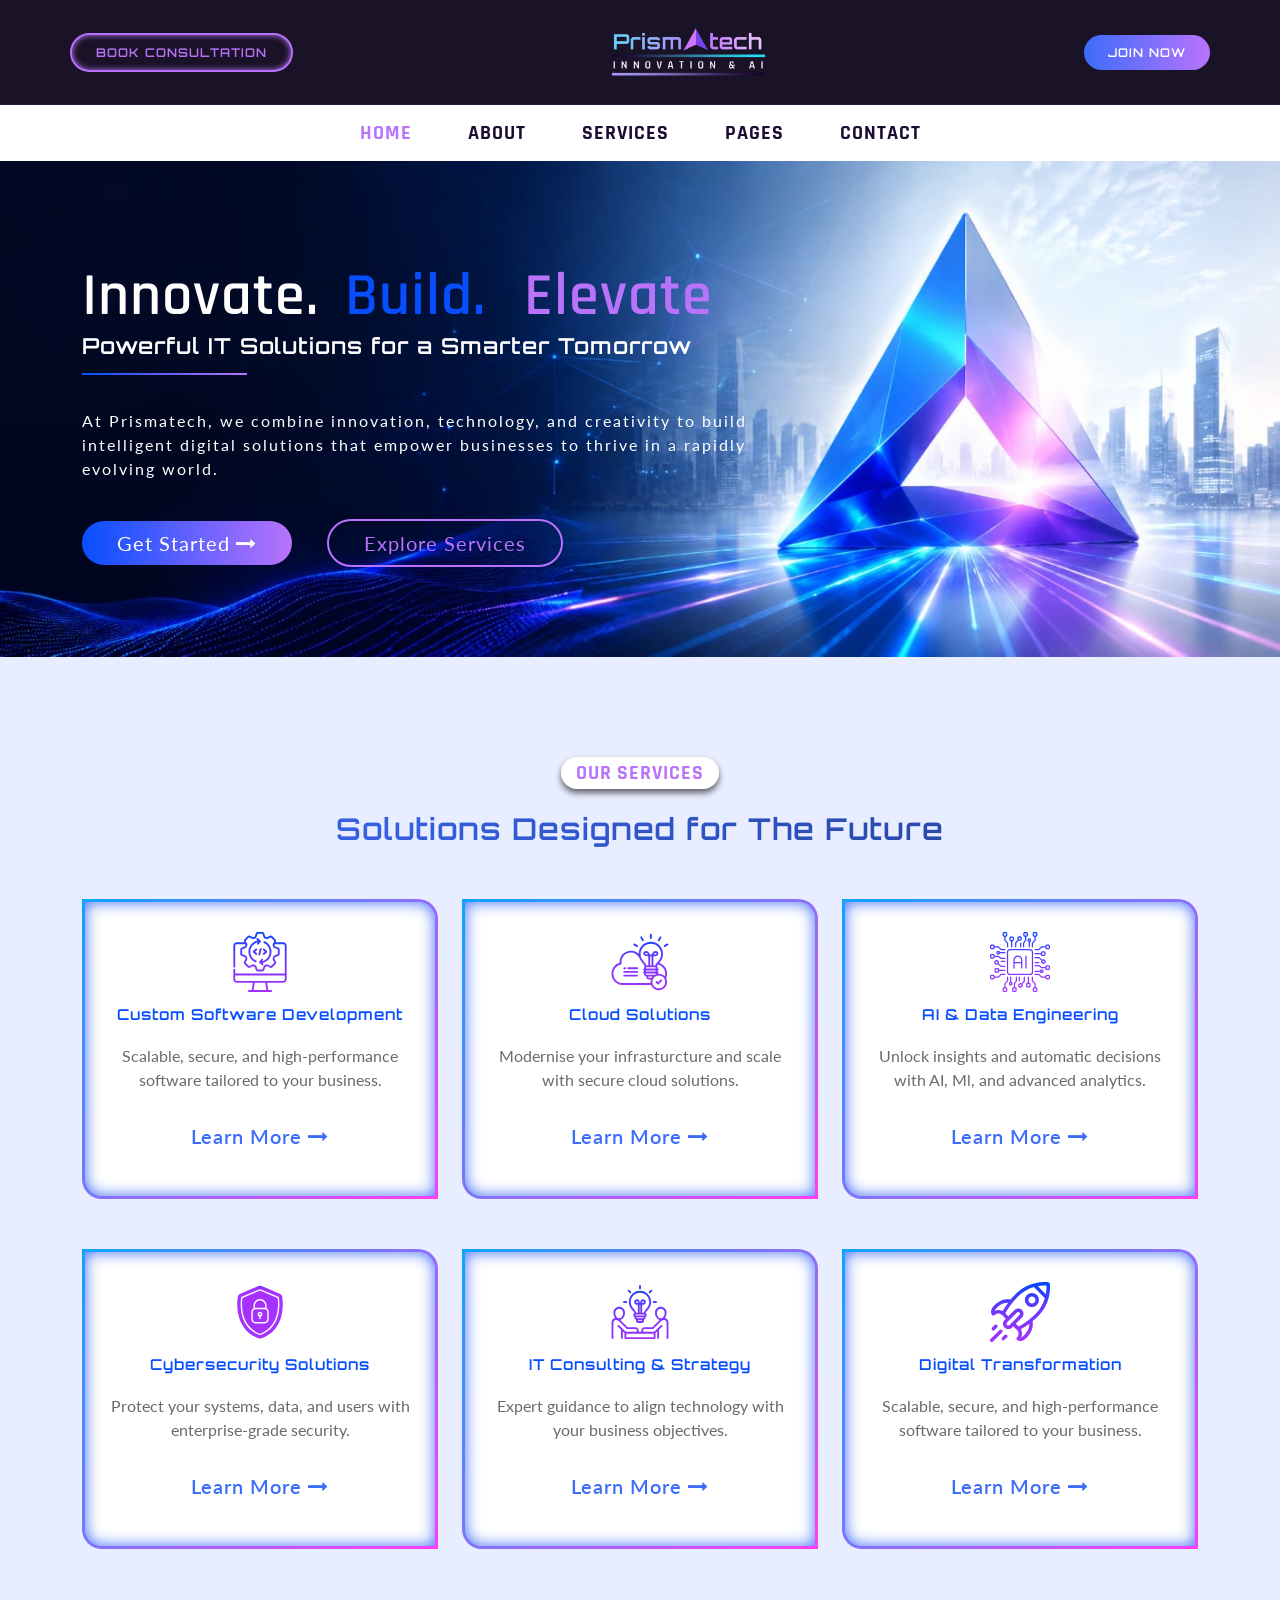
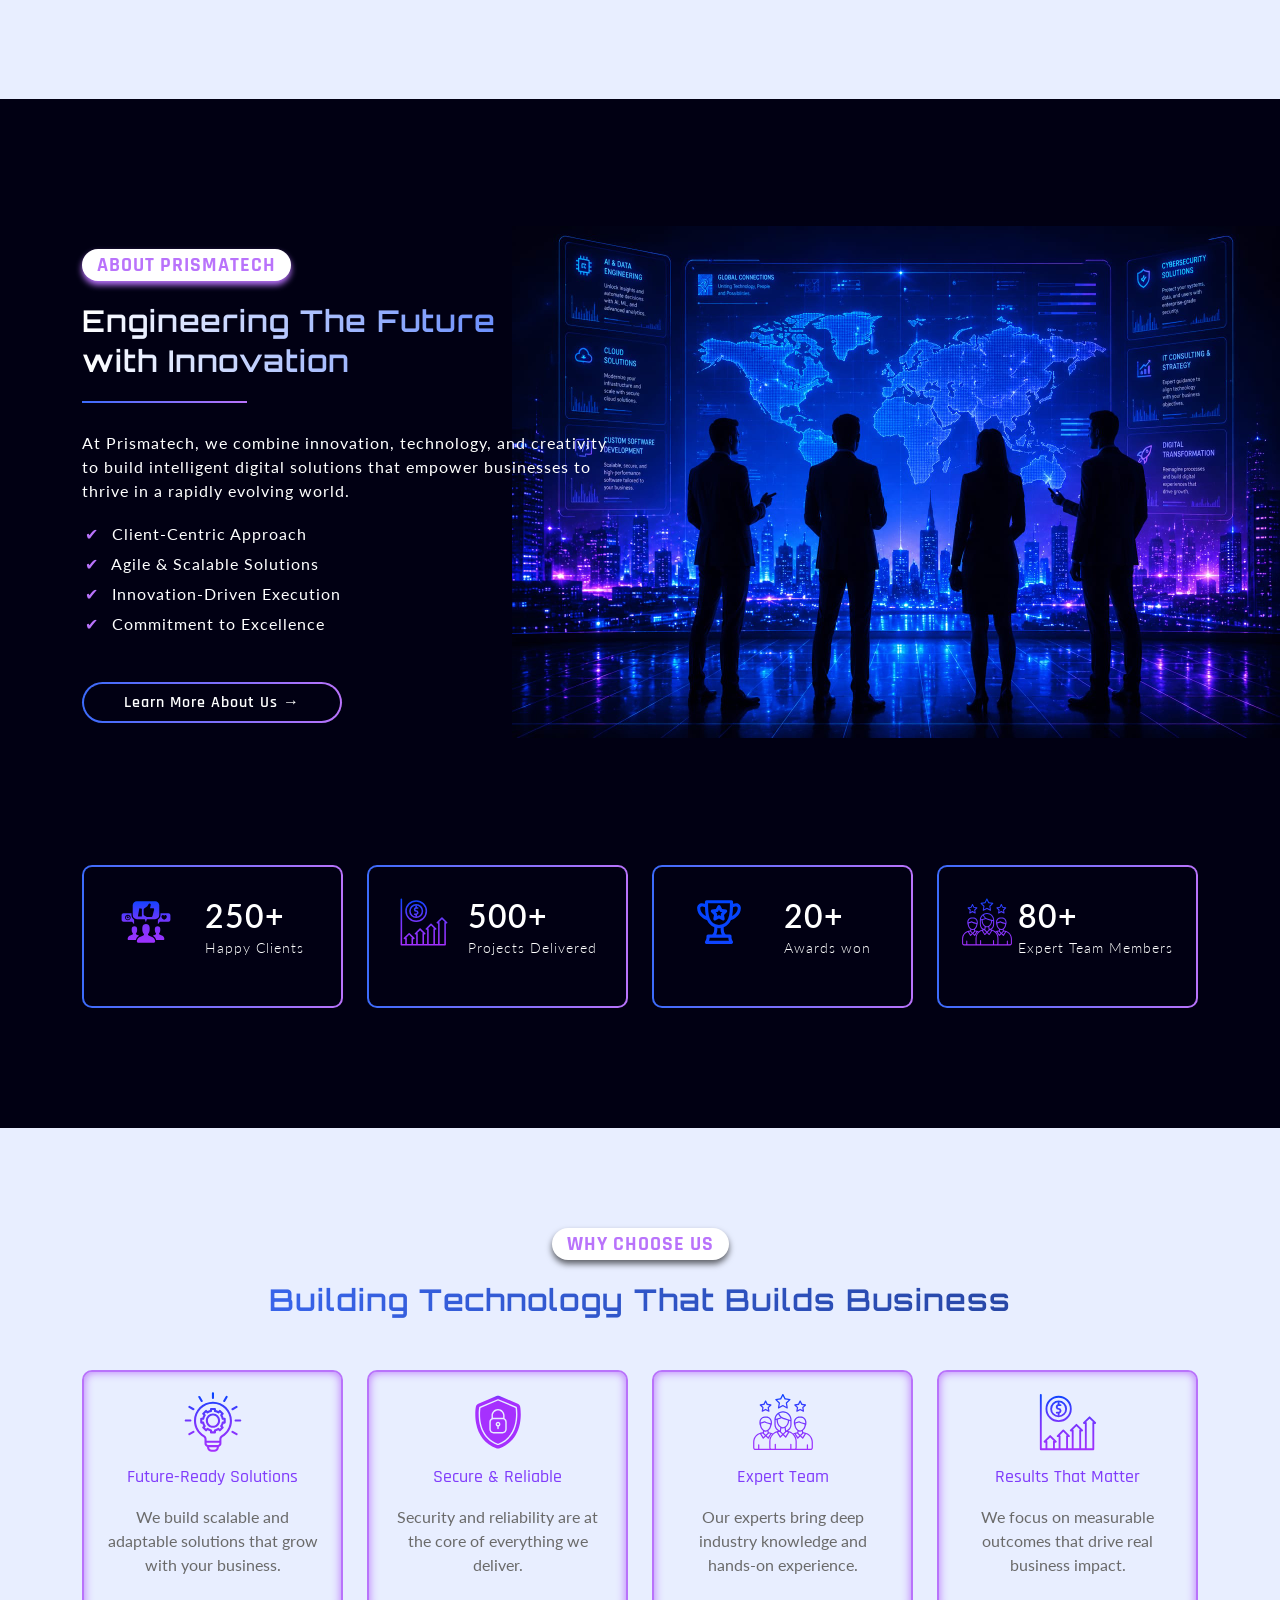
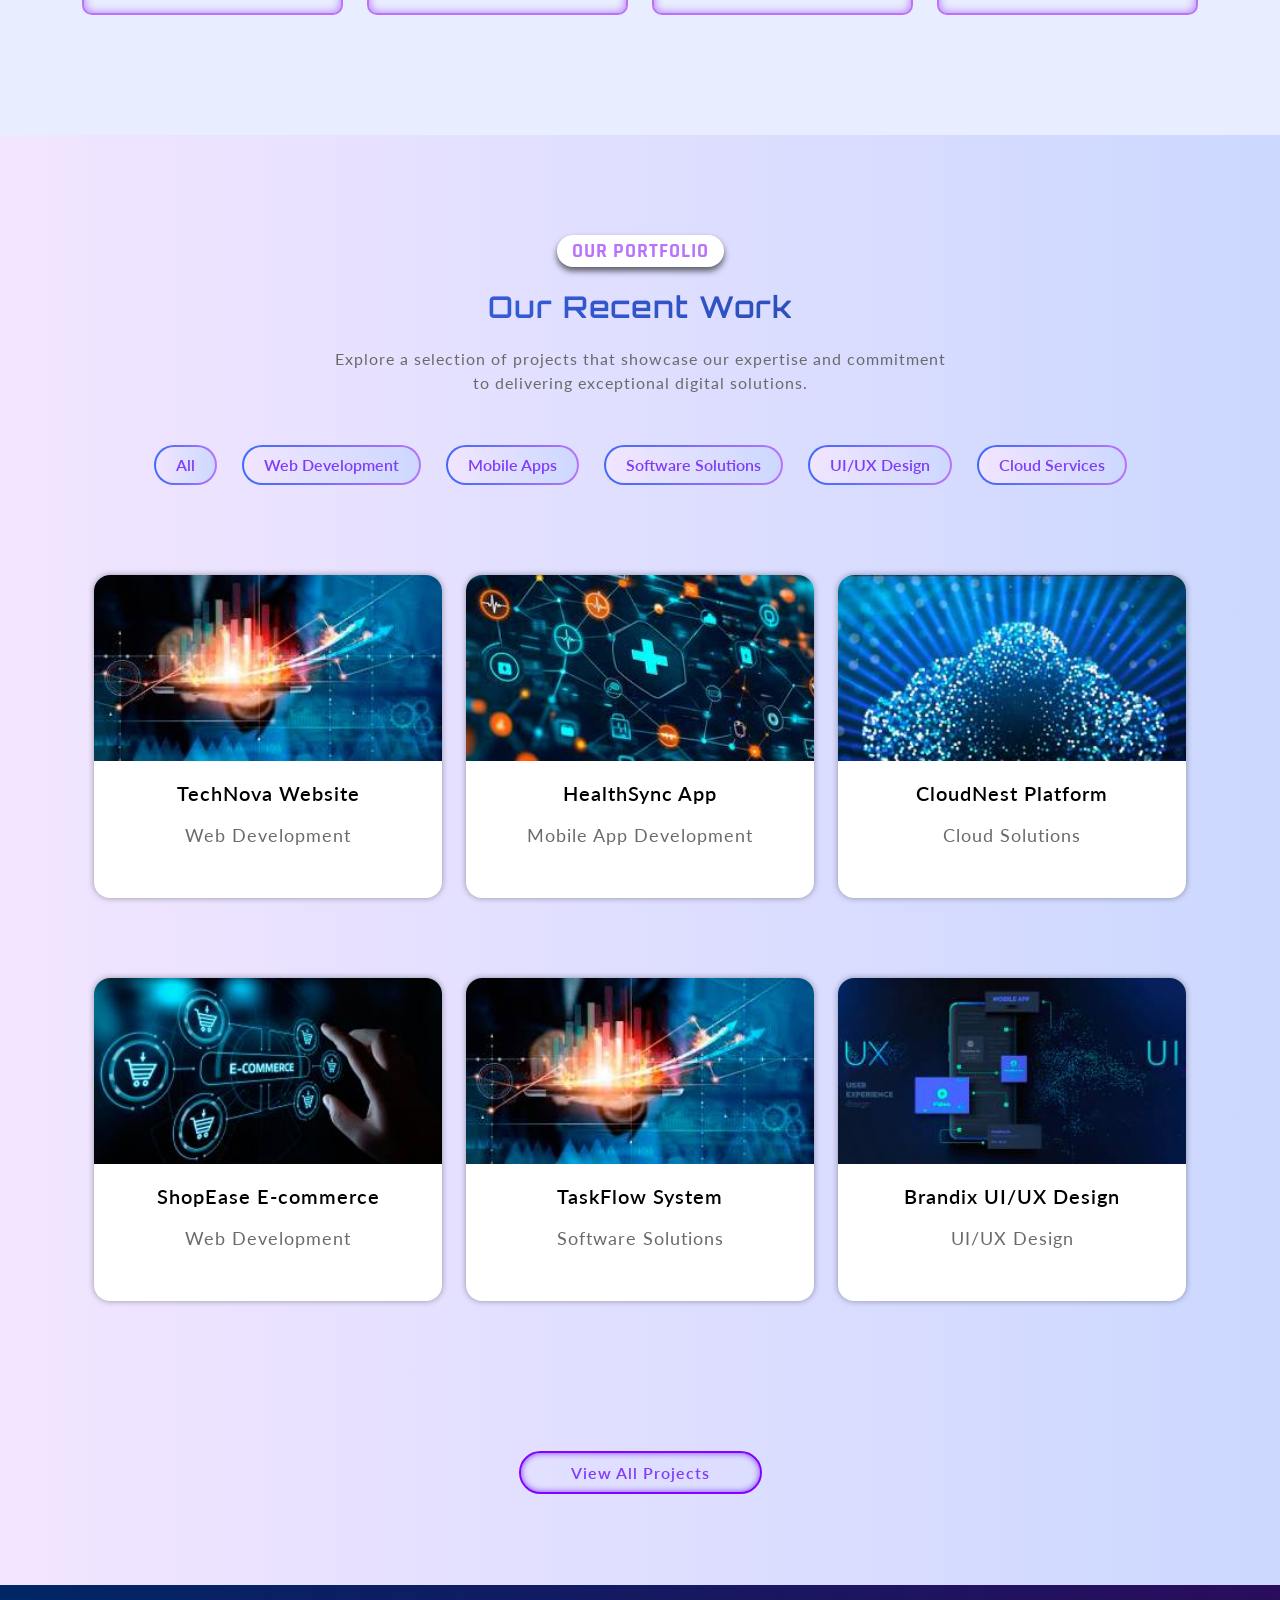
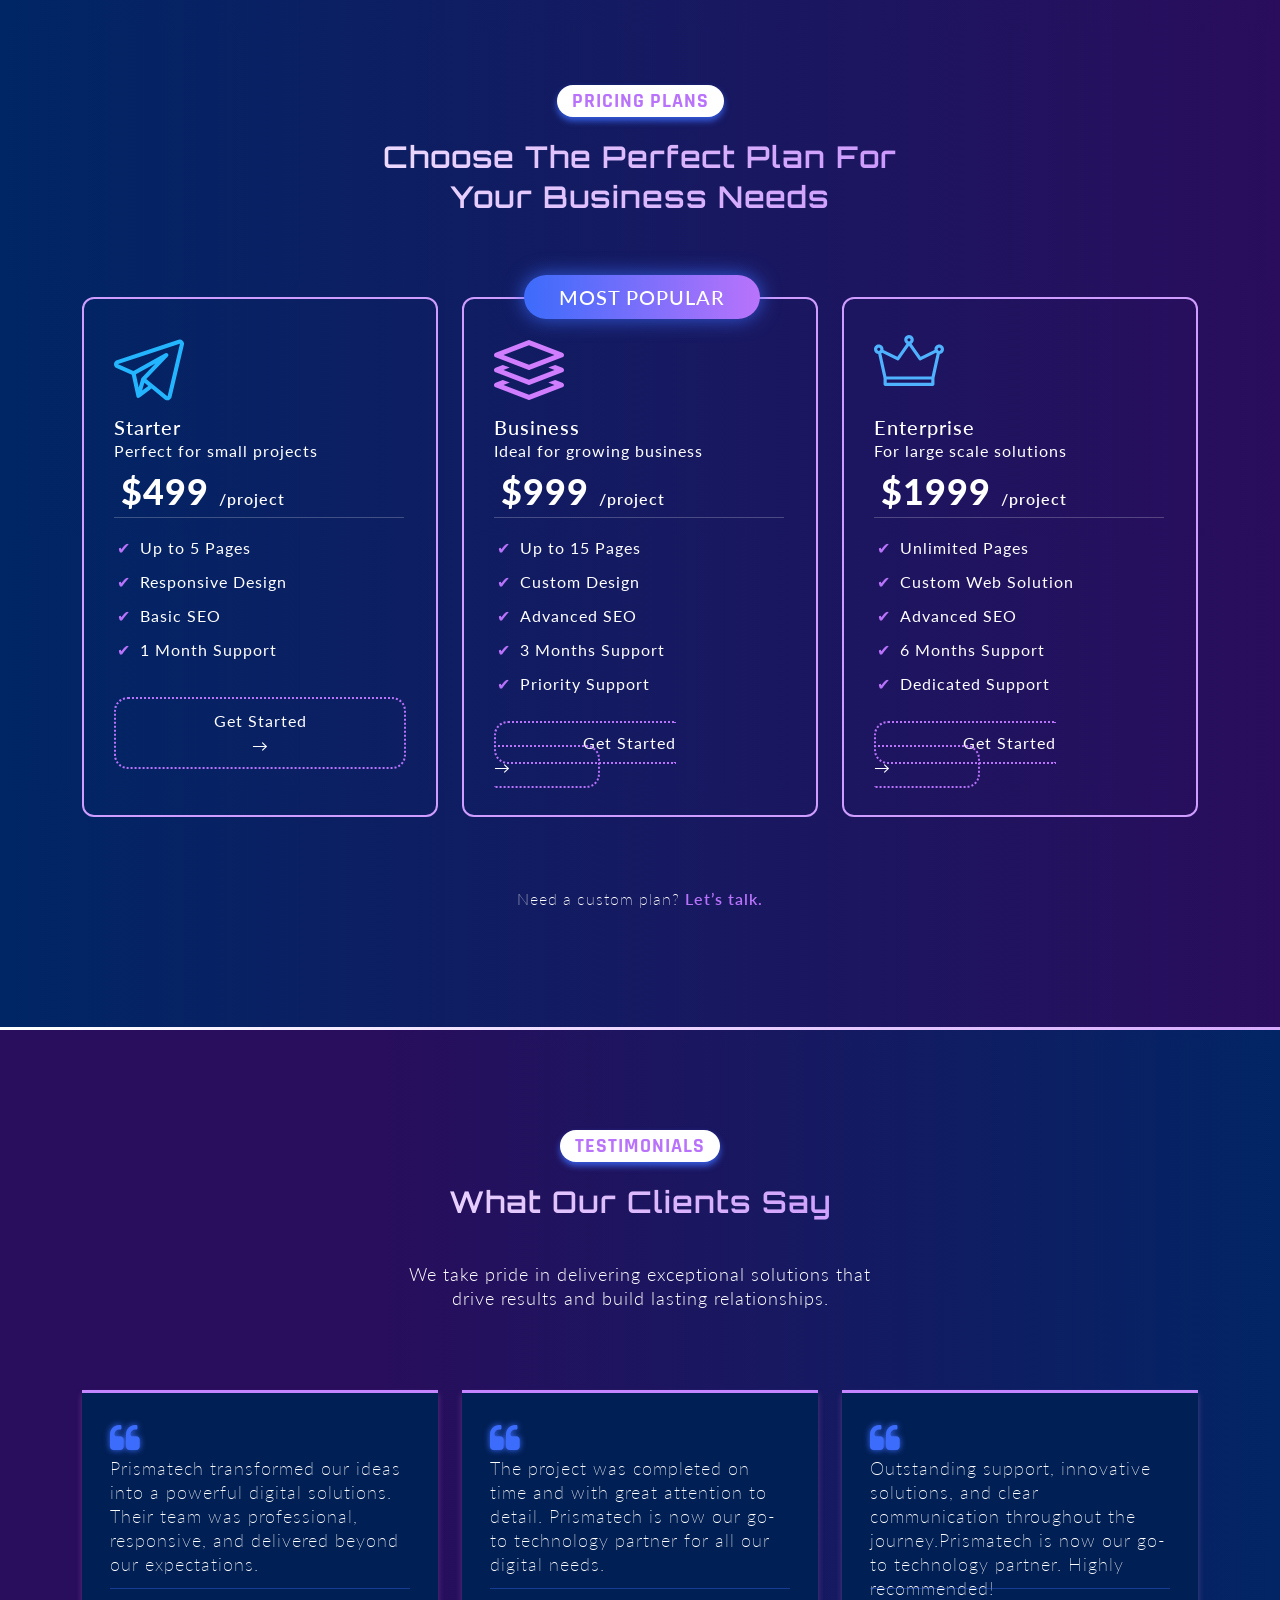
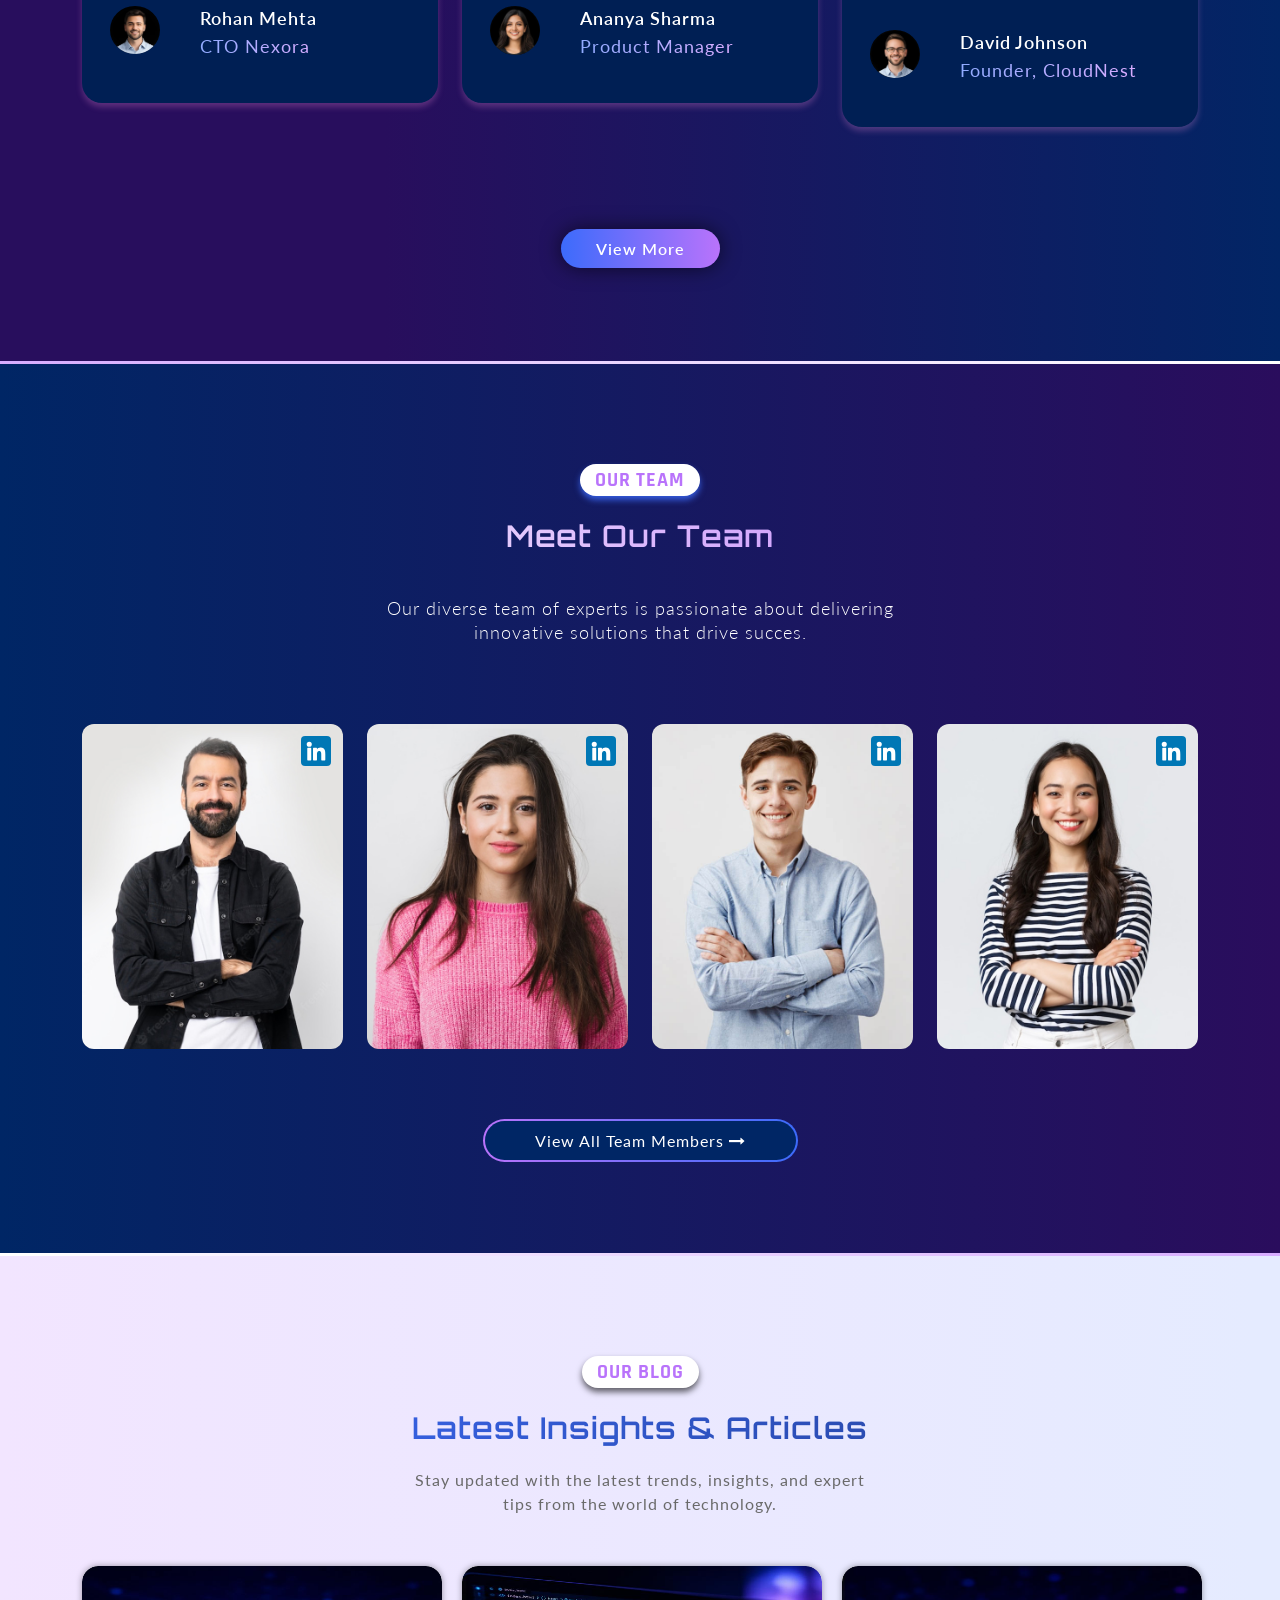
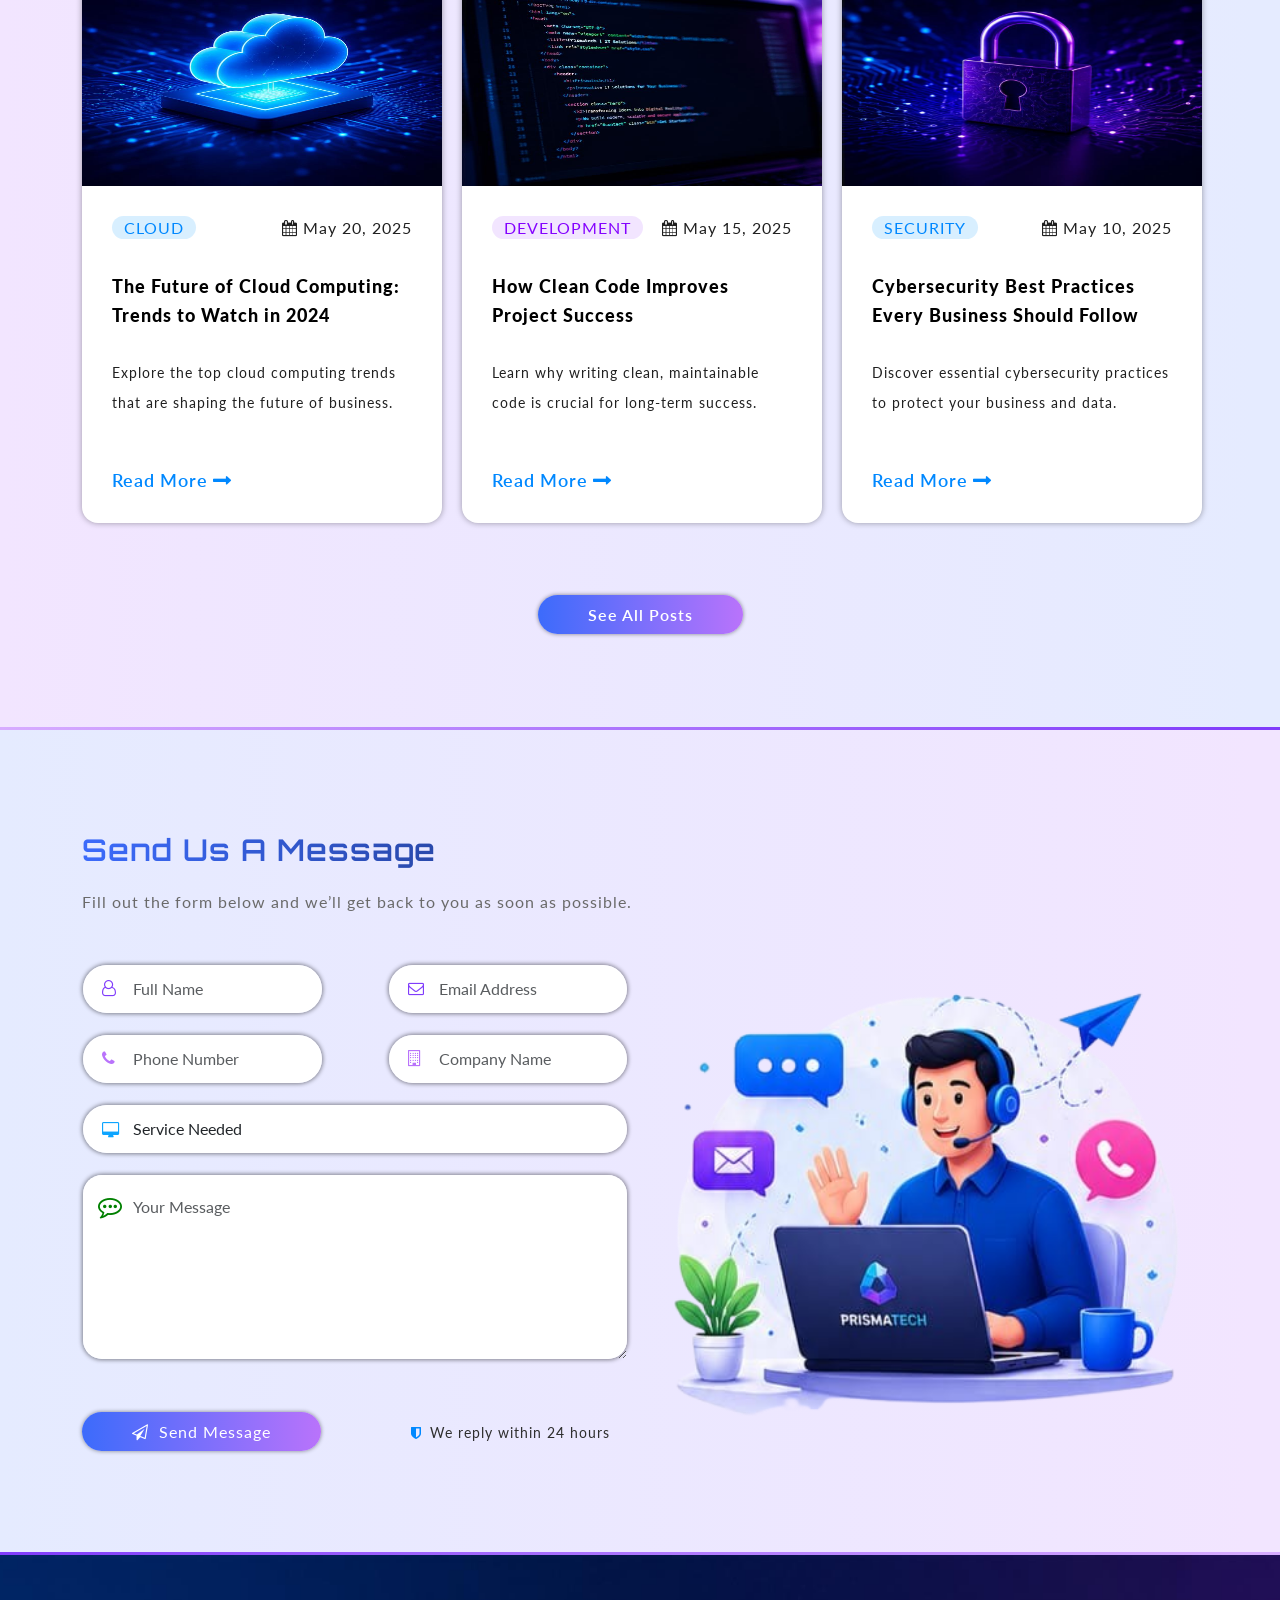
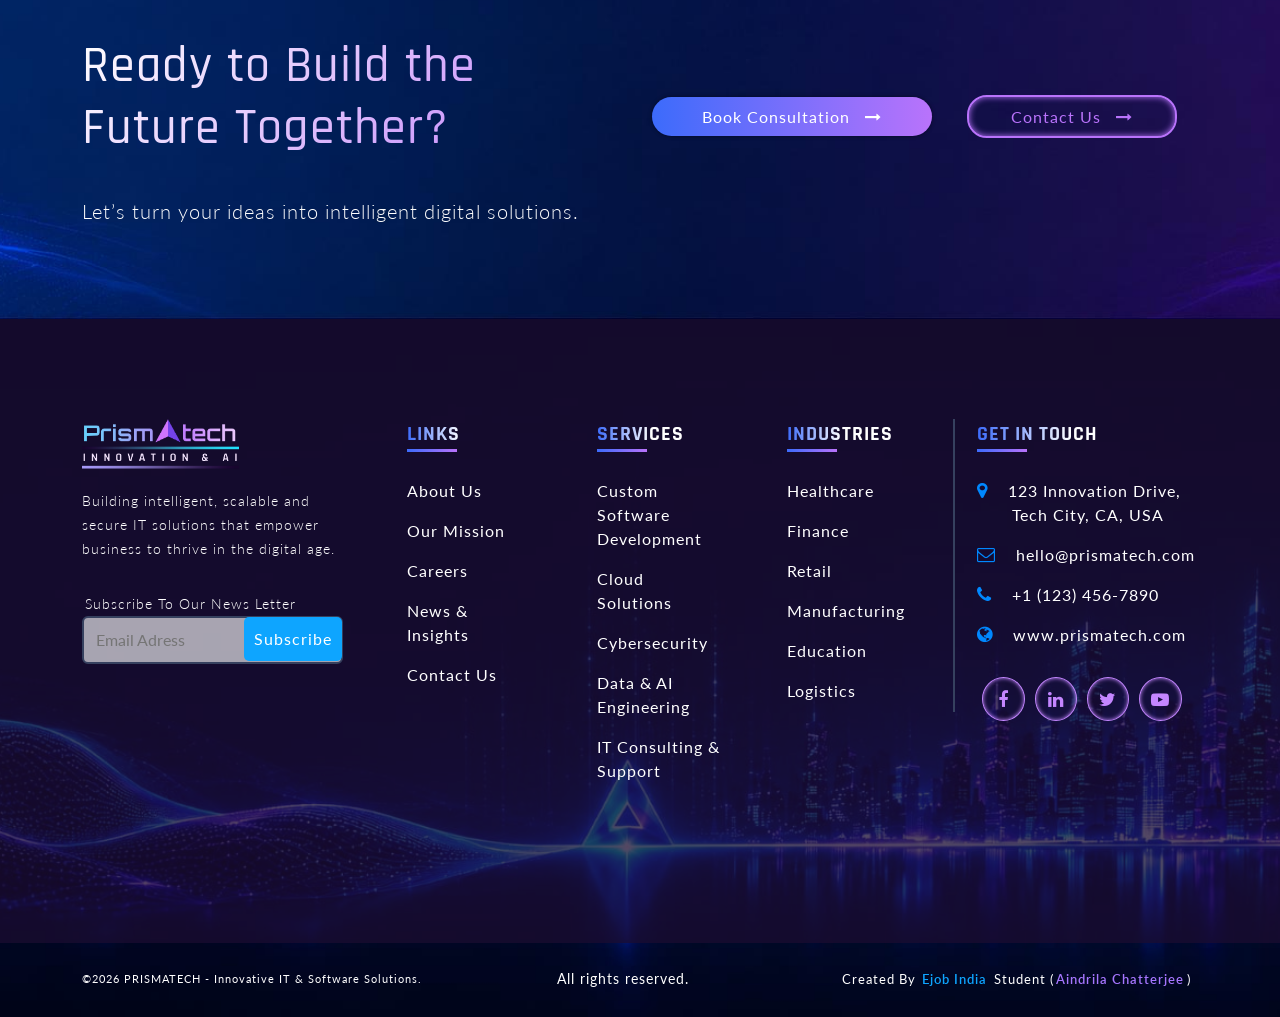
==== commit 222cb234: "fix responsive issue" ====
--- a/index.html
+++ b/index.html
@@ -79,7 +79,7 @@
     <section class="banner">
         <div class="container">
             <main class="row">
-                <main class="col-lg-12 col-sm-12">
+                <main class="col-lg-8 col-sm-12">
                     <main class="">
             <h1>Innovate. <mark class="build">Build.</mark> <mark class="elevate">Elevate</mark></h1>
             <h2>Powerful IT Solutions for a Smarter Tomorrow</h2>
@@ -199,7 +199,7 @@
         <main class="content">
         <div class="container">
             <main class="row">
-                <main class="col-lg-12 col-sm-12">
+                <main class="col-lg-6 col-sm-12">
             <h3>ABOUT PRISMATECH</h3>
             <h2>Engineering The Future <br> with Innovation</h2>
             <p>At Prismatech, we combine innovation, technology, 
--- a/css/homestyle.css
+++ b/css/homestyle.css
@@ -658,7 +658,7 @@
 .plans .price .box .overlay1 h5{
     position: absolute;
     bottom: 96%;
-    left: 68px;
+    left: 60px;
     background: linear-gradient(to right, rgba(60,107,251,1) 0%,rgba(185,115,251,1) 100%);
     box-shadow: 0 0 20px rgba(60, 108, 251, 0.8);
     padding: 10px 35px;
@@ -1556,7 +1556,7 @@
 
 header .btmheader .navbar-light .navbar-nav .nav-link{
     font-family: "Rajdhani", sans-serif;
-    font-size: 7px;
+    font-size: 14px;
     font-weight: 900;
     color: #1B0C31;
     letter-spacing: 1px;
@@ -1602,11 +1602,12 @@
     margin-bottom: 50px;
 }
 .banner nav .start{
-    color: white;
-    font-size: 7px;
-    letter-spacing: 1px;
-    font-weight: 400;
-    padding: 10px 35px;
+    display: inline-block;
+    color: white;
+    font-size: 10px;
+    letter-spacing: 1px;
+    font-weight: 600;
+    padding: 5px 35px;
     border-radius: 30px;
     margin-right: 30px;
     background: linear-gradient(to right, rgba(7,78,255,1) 0%,rgba(185,115,251,1) 100%);
@@ -1616,12 +1617,13 @@
     box-shadow: 0 0 20px rgba(60, 108, 251, 0.8);
 }
 .banner nav .explore{
+    display: inline-block;
     background-color: transparent;
     border: 2px solid #b973fb;
-    font-weight: 400;
-    font-size: 7px;
+    font-weight: 600;
+    font-size: 10px;
     color: #b973fb;
-    padding: 10px 35px;
+    padding: 5px 35px;
     border-radius: 30px;
     letter-spacing: 1px;
 }
@@ -1720,7 +1722,7 @@
 .about .content a{
     font-family: "Rajdhani", sans-serif;
     font-weight: 600;
-    font-size: 7px;
+    font-size: 10px;
     padding: 8px 40px;
     border-radius: 30px;
     color: white;
@@ -1977,7 +1979,7 @@
     text-shadow: 0 0 6px rgba(60,107,251,1);
 }
 .testimonials .clients .name p{
-    font-weight: 200;
+    font-weight: 300;
     font-size: 12px;
     letter-spacing: 1px;
     margin-bottom: 30px;
@@ -2024,7 +2026,7 @@
     color: white;
     font-size: 10px;
     font-weight: 600;
-    padding: 10px 35px;
+    padding: 10px 50px;
     border-radius: 30px;
     background: linear-gradient(to right, rgba(60,107,251,1) 0%,rgba(185,115,251,1) 100%);
     box-shadow: 0 0 20px rgba(0, 0, 0, 0.596);
@@ -2436,7 +2438,7 @@
 }
 footer .topfoot .content .imp p{
     color: white;
-    font-size: 14px;
+    font-size: 12px;
     font-weight: 300;
     margin-bottom: 30px;
 }
@@ -2481,6 +2483,71 @@
 
 @media (min-width: 576px) and (max-width: 767.98px) {
 
+
+
+
+
+header .topheader .buttons .logo img {
+    height: 36px;
+}
+header .topheader .buttons .book a {
+    background-color: transparent;
+    border: 2px solid #b973fb;
+    font-family: "Orbitron", sans-serif;
+    font-weight: 600;
+    font-size: 10px;
+    color: #b973fb;
+    padding: 10px 24px;
+    border-radius: 20px;
+    letter-spacing: 1px;
+    box-shadow: inset 0 0 6px #B973FB;
+}
+
+header .topheader .buttons .book a:hover {
+    background-color: #b973fb;
+    color: white;
+    box-shadow: 0 0 15px #b973fb;
+}
+
+header .topheader .buttons .join a {
+    background: linear-gradient(to right, #3c6cfb 0%, #b973fb 100%);
+    color: white;
+    font-family: "Orbitron", sans-serif;
+    font-weight: 600;
+    font-size: 10px;
+    padding: 10px 24px;
+    border-radius: 20px;
+    letter-spacing: 1px;
+}
+
+header .topheader .buttons .join a:hover {
+    background: linear-gradient(to right, #b973fb 0%, #3c6cfb 100%);
+    box-shadow: 0 0 20px rgba(60, 108, 251, 0.8);
+}
+
+header .btmheader .navbar-light .navbar-nav .nav-link{
+    font-family: "Rajdhani", sans-serif;
+    font-size: 14px;
+    font-weight: 900;
+    color: #1B0C31;
+    letter-spacing: 1px;
+    margin: 0 20px;
+}
+
+
+
+
+
+
+
+
+
+
+
+
+
+
+
     .banner h1{
     font-family: "Rajdhani", sans-serif;
     font-weight: 600;
@@ -2561,7 +2628,7 @@
 }
 
 .testimonials .clients .name p{
-    font-weight: 200;
+    font-weight: 300;
     font-size: 14px;
     letter-spacing: 1px;
     margin-bottom: 30px;
@@ -2805,6 +2872,28 @@
 
 
 @media (min-width: 992px) and (max-width: 1199.98px) {
+
+
+
+.banner h1 {
+    font-family: "Rajdhani", sans-serif;
+    font-weight: 600;
+    font-size: 49px;
+    color: white;
+}
+
+
+.banner h2 {
+    font-family: "Orbitron", sans-serif;
+    font-weight: 600;
+    font-size: 18px;
+    color: white;
+    margin-bottom: 50px;
+    position: relative;
+}
+
+
+
 
 
 .services .solution .data h4 {
@@ -3093,4 +3182,151 @@
     font-size: 10px;
 }
 
+}
+
+
+
+
+
+@media (min-width: 1200px) and (max-width: 1399.98px) {
+
+
+
+
+
+
+
+
+    
+}
+
+
+
+
+@media (min-width: 1400px) {
+
+
+.choose .points .reason h5{
+    margin-top: 14px;
+    font-size: 24px;
+    font-family: "Rajdhani", sans-serif;
+    font-weight: 500;
+    color: #803CFB;
+    letter-spacing: 0;
+}
+
+.choose .points .reason p {
+    margin-top: 18px;
+    color: #6A6A6A;
+    font-size: 20px;
+    line-height: 30px;
+    letter-spacing: 0;
+}
+
+
+
+
+.portfolio .works .task .overlay0 {
+    position: absolute;
+    background-color: #1b0c31b5;
+    border-top-left-radius: 16px;
+    border-top-right-radius: 16px;
+    padding: 96px 0;
+    top: 0px;
+    bottom: 137px;
+    right: 0;
+    left: 0;
+    opacity: 0;
+}
+
+
+
+.plans .price .box a {
+    text-align: center;
+    padding: 10px 117px;
+    border: 2px dotted #b973fb;
+    color: white;
+    border-radius: 14px;
+}
+.plans .price .box .overlay1 h5 {
+    position: absolute;
+    bottom: 96%;
+    left: 90px;
+    background: linear-gradient(to right, rgba(60, 107, 251, 1) 0%, rgba(185, 115, 251, 1) 100%);
+    box-shadow: 0 0 20px rgba(60, 108, 251, 0.8);
+    padding: 10px 35px;
+    border-radius: 30px;
+    color: white;
+}
+
+
+
+.testimonials .clients .name p::after{
+    position: absolute;
+    content: "";
+    background-color: #3c6cfb61;
+    width: 300px;
+    height: 1px;
+    top: 110px;
+    left: 0;
+}
+
+
+
+.blog .posts .image ,.image2{
+    background-color: white;
+    width: 100%;
+    border-radius: 16px;
+    margin-right: 30px;
+    box-shadow: 0 0 6px rgba(0, 0, 0, 0.356);
+    margin-bottom: 80px;
+}
+.blog .posts .image img, .image2 img{
+    width: 100%;
+    height: 300px;
+    border-top-left-radius: 16px;
+    border-top-right-radius: 16px;
+}
+
+
+
+
+.contact form .name-id {
+    display: flex;
+    justify-content: left;
+    gap: 86px;
+    margin-bottom: 20px;
+}
+.contact form .details {
+    display: flex;
+    justify-content: left;
+    gap: 86px;
+    margin-bottom: 20px;
+}
+
+
+
+
+footer .topfoot .content .imp form a {
+    position: absolute;
+    color: white;
+    padding: 10px;
+    border-radius: 5px;
+    background-color: #0ea5ff;
+    top: 207px;
+    left: 218px;
+}
+footer .btmfoot .copyright .copy p {
+    font-size: 14px;
+}
+footer .btmfoot .copyright .all p {
+    font-size: 18px;
+}
+footer .btmfoot .copyright .right p {
+    font-size: 15px;
+}
+
+
+
+
 }
